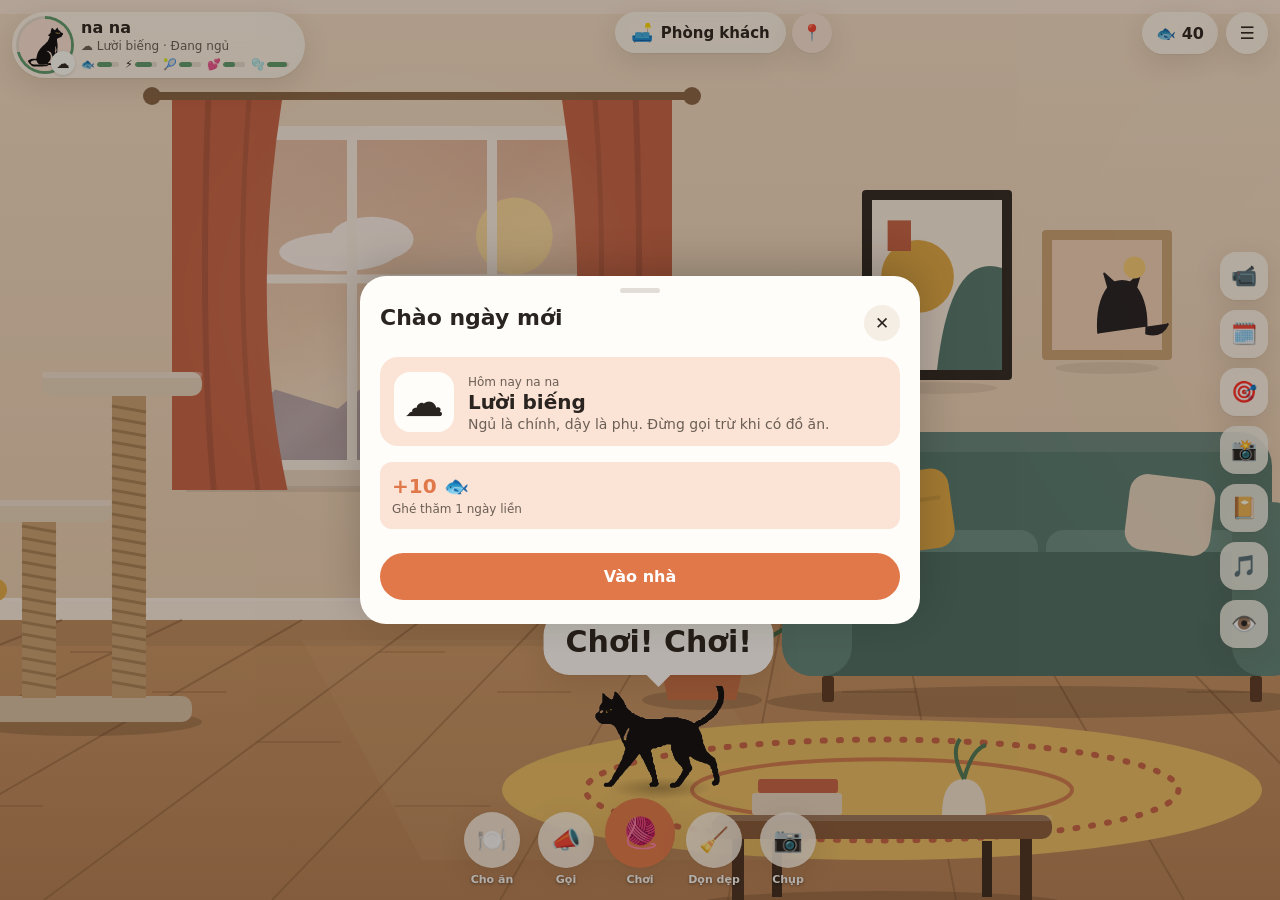
==== index.html @ 24da534c "Purrsona 0.5: nhà có mèo – PWA nuôi mèo idle - Mèo na na (vector, biến hình đường viền) + Bông (khun" ====
<!doctype html>
<html lang="vi">
<head>
<meta charset="utf-8">
<meta name="viewport" content="width=device-width,initial-scale=1,viewport-fit=cover,user-scalable=no">
<title>Purrsona · Nhà có mèo</title>
<meta name="description" content="Nuôi một bé mèo có tính cách riêng, đổi theo từng ngày, sống trong căn nhà của bạn.">
<meta name="theme-color" content="#F4E6D2">
<meta name="apple-mobile-web-app-capable" content="yes">
<meta name="apple-mobile-web-app-status-bar-style" content="black-translucent">
<link rel="manifest" href="manifest.webmanifest">
<link rel="icon" href="icons/icon.svg" type="image/svg+xml">
<link rel="apple-touch-icon" href="icons/icon-192.png">
<link rel="stylesheet" href="styles/app.css">
</head>
<body>
<main id="app"></main>
<div id="boot"><div class="boot-cat">🐈‍⬛</div><p>Đang mở cửa…</p></div>
<script type="module" src="src/main.js"></script>
</body>
</html>
---- styles/app.css ----
/* =====================================================================
   Purrsona – một bộ token cho cả app. Phong cách: khối màu đặc, ít viền, bo mềm, kính mờ ấm.
   ===================================================================== */
:root{
  --ink:#2A2420;--ink-2:#6B5F55;--ink-3:#9C8F84;
  --surface:#FFFDF9;--surface-2:#F5EEE4;--glass:rgba(255,251,245,.84);--glass-2:rgba(255,251,245,.62);
  --brand:#E0784A;--brand-ink:#fff;--brand-2:#FBE3D6;
  --ok:#5E9C6E;--warn:#E2A33B;--bad:#D25B4E;
  --plus:#557E77;--pro:#2A2420;
  --r:18px;--r-sm:12px;--r-pill:999px;
  --sp1:4px;--sp2:8px;--sp3:12px;--sp4:16px;--sp5:24px;
  --shadow:0 6px 24px rgba(60,40,20,.14),0 1px 2px rgba(60,40,20,.08);
  --font:ui-rounded,"SF Pro Rounded",system-ui,-apple-system,"Segoe UI",Roboto,"Helvetica Neue",Arial,sans-serif;
  --safe-t:env(safe-area-inset-top,0px);--safe-b:env(safe-area-inset-bottom,0px);
}
*{box-sizing:border-box}
[hidden]{display:none!important}
html,body{margin:0;height:100%;background:#1d1a17;color:var(--ink);font-family:var(--font);-webkit-font-smoothing:antialiased;-webkit-tap-highlight-color:transparent}
body{overflow:hidden;overscroll-behavior:none}
button{font:inherit;color:inherit;cursor:pointer;border:0;background:none;padding:0}
#app{position:fixed;inset:0}
#boot{position:fixed;inset:0;display:grid;place-content:center;text-align:center;background:#F4E6D2;color:var(--ink-2);z-index:100;transition:opacity .5s}
#boot.gone{opacity:0;pointer-events:none}
.boot-cat{font-size:56px;animation:bob 1.2s ease-in-out infinite}
@keyframes bob{50%{transform:translateY(-8px)}}

/* ------------------------------------------------------------- sân khấu */
.viewport{position:absolute;inset:0;overflow:hidden;touch-action:none;user-select:none;-webkit-user-select:none;background:#2a2420}
.room{position:absolute;left:0;right:0;bottom:0;will-change:transform}
.room.sliding{transition:transform .76s cubic-bezier(.65,0,.25,1),filter .76s}
.room.leave{filter:brightness(.82) blur(1px)}
.stage{position:absolute;left:0;bottom:0;transform-origin:0 100%}
.stage>.bg,.stage>.bg-img,.stage>.prop{position:absolute;inset:0;width:100%;height:100%;pointer-events:none}
.stage>.bg{z-index:0}.stage>.bg-img{object-fit:cover}
.actors{position:absolute;inset:0;z-index:auto}
.actors>*{position:absolute;left:0;top:0}
.fx{position:absolute;inset:0;pointer-events:none}
.shade{position:absolute;inset:-2px;z-index:3000;background:var(--shade,#fff);opacity:var(--shadeA,0);mix-blend-mode:multiply;pointer-events:none;transition:opacity 2s}
.glow{position:absolute;z-index:3001;border-radius:50%;background:radial-gradient(closest-side,rgba(255,214,140,.55),rgba(255,190,110,.18) 55%,transparent);mix-blend-mode:screen;opacity:var(--glowO,0);pointer-events:none}
.glow.day{background:radial-gradient(closest-side,rgba(255,240,200,.35),transparent);opacity:calc(var(--beamO,0)*.8)}
.topfx{position:absolute;inset:0;z-index:3002;pointer-events:none}
.topfx>*{position:absolute;left:0;top:0}

/* bầu trời & ánh sáng theo giờ – biến do scene.light() đặt */
.sk1{stop-color:var(--sk1,#8EC5EC)}.sk2{stop-color:var(--sk2,#DDF0FA)}
.sun{fill:#FFE29A;opacity:var(--sunO,1)}
.stars{opacity:var(--starO,0)}
.cloud{opacity:calc(.9 - var(--starO,0)*.7)}
.hills{fill:var(--city2,#7F96AE);opacity:.55}
.city-far{fill:var(--city1,#9DB3C8)}.city-near{fill:var(--city2,#7F96AE)}
.city-win{fill:#FFD98A;opacity:var(--winO,0)}
.sunbeam{fill:#FFF0C8;opacity:calc(var(--beamO,0)*.38);mix-blend-mode:soft-light}
.bulb{fill:#FFE3A0;opacity:calc(.35 + var(--glowO,0)*.65);filter:drop-shadow(0 0 calc(var(--glowO,0)*8px) #ffcf70)}
.bowl-empty .food{display:none}
.stage:not(.litter-dirty) .dirt{display:none}

/* ------------------------------------------------------------- mèo */
.cat{transform-origin:0 0;will-change:transform}
.cat-flip{position:absolute;left:0;top:0;transform-origin:0 -110px}
.cr{position:absolute}
.cr svg,.cr canvas{display:block;width:100%;height:100%;overflow:visible}
.cat-svg .b{fill:var(--fur,#0c0c0f)}.cat-svg .gd{fill:var(--gold,#C8A064)}.cat-svg .pk{fill:var(--tongue,#E8687F)}
.cat-svg .eyeb{fill:var(--eye,#E9B949);transition:fill .08s}.cat-svg .eyeg{fill:#1a1206;transition:opacity .08s}
.cat-svg.blink .eyeb,.cat-svg.slowblink .eyeb{fill:var(--fur,#0c0c0f)}.cat-svg.blink .eyeg,.cat-svg.slowblink .eyeg{opacity:0!important}
.cat-svg.slowblink .eyeb{transition:fill .32s ease-in-out}
.cat-svg{filter:drop-shadow(0 0 1px rgba(255,248,230,.35))}
[data-night="1"] .cat-svg{filter:drop-shadow(0 0 1.5px rgba(255,240,210,.55))}
.acc .gl{fill:#232731;stroke:#d5d9e0;stroke-width:1.1;stroke-linejoin:round}.acc .gh{stroke:#fff;stroke-width:1;opacity:.5}.acc .gr{stroke:#d5d9e0;stroke-width:1.2}
.acc .ht{fill:#141417;stroke:#5a5e66;stroke-width:.8;stroke-linejoin:round}.acc .hb{fill:var(--gold,#C8A064)}
.acc .bw{fill:#D9534F}.acc .bwc{fill:#a8322f}
.cat-hit{position:absolute;left:-120px;top:-235px;width:240px;height:240px;border-radius:40%;pointer-events:auto;cursor:grab;outline:none;touch-action:none}
.cat-hit:focus-visible{outline:3px solid var(--brand);outline-offset:4px}
.cat-shadow{width:100px;height:22px;margin:-11px 0 0 -50px;border-radius:50%;background:radial-gradient(closest-side,rgba(30,18,8,.9),rgba(30,18,8,.35) 60%,transparent);transform-origin:50% 50%}
.eyeglow{width:16px;height:10px;margin:-5px 0 0 -8px;border-radius:50%;background:radial-gradient(closest-side,#FFE7A0,rgba(255,200,80,.55) 45%,transparent);mix-blend-mode:screen;transform-origin:50% 50%}
.bubble{background:var(--surface);color:var(--ink);font-size:30px;font-weight:600;line-height:1.25;padding:14px 22px;border-radius:26px;box-shadow:var(--shadow);max-width:520px;white-space:nowrap;margin-top:-18px}
.bubble::after{content:"";position:absolute;left:50%;bottom:-12px;margin-left:-12px;border:12px solid transparent;border-top-color:var(--surface);border-bottom:0}
.bubble.pop{animation:pop .32s cubic-bezier(.3,1.6,.5,1)}
@keyframes pop{from{opacity:0;scale:.6}}
.fx-heart{color:#E8687F;font-size:44px;animation:heart 1.4s ease-out forwards}
.fx-heart.bad{font-size:40px}
@keyframes heart{from{opacity:0;transform:translateY(0) scale(.5)}20%{opacity:1;transform:translateY(-20px) scale(1)}to{opacity:0;transform:translateY(-120px) scale(1.1)}}
.laser{width:22px;height:22px;margin:-11px 0 0 -11px;border-radius:50%;background:radial-gradient(closest-side,#fff,#ff2a2a 40%,rgba(255,0,0,.4) 70%,transparent);opacity:0;transition:opacity .2s;filter:drop-shadow(0 0 10px #ff2020)}
.laser.on{opacity:1}
.laser.feather{width:60px;height:120px;margin:-110px 0 0 -30px;border-radius:0;background:none;filter:none}
.laser.feather::before{content:"🪶";font-size:64px;display:block;transform:rotate(200deg);animation:sway 1s ease-in-out infinite alternate}
.laser.feather::after{content:"";position:absolute;left:30px;bottom:110px;width:3px;height:900px;background:#5b4636}
@keyframes sway{to{transform:rotate(170deg)}}
.yarn{width:60px;height:60px;margin:-56px 0 0 -30px}
.yarn svg{width:100%;height:100%;overflow:visible}
.scratch{position:fixed;width:80px;height:80px;z-index:200;pointer-events:none}
.scratch svg{width:100%;height:100%}
.scratch path{fill:none;stroke:#D64545;stroke-width:5;stroke-linecap:round;stroke-dasharray:80;stroke-dashoffset:80;animation:scr .18s ease-out forwards}
.scratch path:nth-child(2){animation-delay:.05s}.scratch path:nth-child(3){animation-delay:.1s}
.scratch.out{opacity:0;transition:opacity .5s}
@keyframes scr{to{stroke-dashoffset:0}}
.viewport[data-tool=laser],.viewport[data-tool=feather],.viewport[data-tool=yarn]{cursor:crosshair}

/* ------------------------------------------------------------- HUD */
.hud{position:absolute;inset:0;pointer-events:none;z-index:10}
.hud>*{pointer-events:auto}
.top{position:absolute;left:0;right:0;top:0;padding:calc(var(--safe-t) + 12px) 12px 0;display:flex;align-items:flex-start;gap:8px;pointer-events:none}
.top>*{pointer-events:auto}
.glassy,.catcard,.roompill,.coins,.ic,.dock,.toast,.checkin,.toolhint{background:var(--glass);-webkit-backdrop-filter:blur(16px) saturate(1.4);backdrop-filter:blur(16px) saturate(1.4);box-shadow:var(--shadow)}
.catcard{display:grid;grid-template-columns:auto 1fr;grid-template-rows:auto auto;column-gap:10px;row-gap:6px;align-items:center;padding:8px 14px 10px 8px;border-radius:var(--r);text-align:left;min-width:0;max-width:300px}
.ava{grid-row:1/3;width:48px;height:48px;border-radius:14px;background:var(--brand-2);display:grid;place-items:center;overflow:hidden}
.ava svg,.ava img{width:90%;height:90%;margin-top:10%}
.ava.sm{width:30px;height:30px;border-radius:9px}
.who{display:flex;flex-direction:column;min-width:0}
.who b{font-size:1rem;line-height:1.1}
.mood{font-size:.75rem;color:var(--ink-2);white-space:nowrap;overflow:hidden;text-overflow:ellipsis}
.needs{display:flex;gap:6px}
.needs i{display:flex;align-items:center;gap:2px;font-style:normal}
.needs em{font-style:normal;font-size:.6875rem}
.needs s{display:block;width:22px;height:5px;border-radius:3px;background:rgba(60,40,20,.12);overflow:hidden}
.needs u{display:block;height:100%;width:var(--v,50%);background:var(--ok);border-radius:3px;transition:width .6s}
.needs i.low u{background:var(--bad)}
.roompill{margin:0 auto;display:flex;align-items:center;gap:8px;padding:10px 16px;border-radius:var(--r-pill);font-weight:650;font-size:.9375rem;white-space:nowrap}
.roompill .ri{font-size:1.125rem}
.roompill .where{font-weight:500;font-size:.75rem;color:var(--brand);background:var(--brand-2);padding:3px 8px;border-radius:var(--r-pill)}
.topr{display:flex;gap:8px;position:relative}
.coins{display:flex;align-items:center;gap:6px;padding:10px 14px;border-radius:var(--r-pill);font-weight:700;font-variant-numeric:tabular-nums}
.ic{width:42px;height:42px;border-radius:50%;display:grid;place-items:center;font-size:1.0625rem}
.coinfloat{position:absolute;right:56px;top:46px;font-weight:700;color:var(--brand);animation:cf 1.3s ease-out forwards;pointer-events:none}
@keyframes cf{from{opacity:0;transform:translateY(6px)}20%{opacity:1}to{opacity:0;transform:translateY(-26px)}}

.dock{position:absolute;left:50%;bottom:calc(var(--safe-b) + 14px);transform:translateX(-50%);display:flex;gap:4px;padding:6px;border-radius:24px}
.dock button{position:relative;display:flex;flex-direction:column;align-items:center;gap:2px;min-width:64px;padding:8px 10px 7px;border-radius:18px;transition:background-color .15s,transform .15s}
.dock button span{font-size:1.375rem;line-height:1}
.dock button small{font-size:.6875rem;font-weight:600;color:var(--ink-2)}
.dock button:active{transform:scale(.94)}
.dock button.on{background:var(--brand);}.dock button.on small{color:#fff}
.dock .dot{position:absolute;top:6px;right:14px;width:9px;height:9px;border-radius:50%;background:var(--bad)}
@media (hover:hover){.dock button:not(.on):hover{background:rgba(60,40,20,.06)}}
.toolhint{position:absolute;left:50%;bottom:calc(var(--safe-b) + 98px);transform:translateX(-50%);display:flex;align-items:center;gap:10px;padding:8px 8px 8px 16px;border-radius:var(--r-pill);font-size:.875rem;font-weight:600;white-space:nowrap}
.toolhint button{background:var(--ink);color:#fff;padding:7px 14px;border-radius:var(--r-pill);font-size:.8125rem}

.checkin{position:absolute;left:50%;top:calc(var(--safe-t) + 78px);transform:translate(-50%,-24px);opacity:0;display:grid;grid-template-columns:auto 1fr;grid-template-rows:auto auto;column-gap:14px;row-gap:10px;padding:14px 18px 14px 14px;border-radius:22px;min-width:260px;transition:transform .45s cubic-bezier(.3,1.4,.5,1),opacity .3s;pointer-events:none}
.checkin.show{transform:translate(-50%,0);opacity:1}
.ck-ic{grid-row:1/2;width:56px;height:56px;border-radius:16px;background:var(--brand-2);display:grid;place-items:center;font-size:30px}
.ck-tx{display:flex;flex-direction:column;justify-content:center}
.ck-tx small{font-size:.6875rem;font-weight:700;color:var(--brand);letter-spacing:.02em;text-transform:uppercase}
.ck-tx b{font-size:1.25rem;line-height:1.2}
.ck-tx span{font-size:.8125rem;color:var(--ink-2)}
.ck-map{grid-column:1/3;display:flex;gap:6px;margin:0;padding:0;list-style:none;justify-content:center}
.ck-map li{width:30px;height:30px;border-radius:10px;background:rgba(60,40,20,.06);display:grid;place-items:center;font-size:15px;opacity:.55}
.ck-map li.on{background:var(--brand);opacity:1;transform:scale(1.12)}

.toasts{position:absolute;left:50%;bottom:calc(var(--safe-b) + 100px);transform:translateX(-50%);display:flex;flex-direction:column;gap:8px;align-items:center;pointer-events:none}
.toast{display:flex;align-items:center;gap:10px;padding:10px 16px;border-radius:var(--r-pill);font-size:.875rem;font-weight:550;pointer-events:auto;animation:tin .3s ease-out;transition:opacity .35s,transform .35s;max-width:calc(100vw - 32px)}
.toast button{background:var(--brand);color:#fff;padding:5px 12px;border-radius:var(--r-pill);font-weight:650;font-size:.8125rem}
.toast.out{opacity:0;transform:translateY(8px)}
@keyframes tin{from{opacity:0;transform:translateY(10px)}}

/* ------------------------------------------------------------- bảng trượt */
.sheet-wrap{position:absolute;inset:0;z-index:20}
.scrim{position:absolute;inset:0;background:rgba(30,20,10,.32);opacity:0;transition:opacity .25s}
.sheet{position:absolute;left:50%;bottom:0;width:min(560px,100%);max-height:86vh;overflow:auto;transform:translate(-50%,100%);background:var(--surface);border-radius:26px 26px 0 0;padding:8px 20px calc(var(--safe-b) + 24px);transition:transform .3s cubic-bezier(.3,.9,.3,1);box-shadow:0 -10px 40px rgba(0,0,0,.2)}
.sheet-wrap.open .scrim{opacity:1}.sheet-wrap.open .sheet{transform:translate(-50%,0)}
@media (min-width:760px){.sheet{bottom:auto;top:50%;border-radius:26px;transform:translate(-50%,-44%) scale(.97);opacity:0;transition:transform .3s,opacity .25s}.sheet-wrap.open .sheet{transform:translate(-50%,-50%);opacity:1}}
.grab{width:40px;height:5px;border-radius:3px;background:rgba(60,40,20,.15);margin:4px auto 12px}
.sh-head{display:flex;justify-content:space-between;align-items:flex-start;gap:12px;margin-bottom:var(--sp4)}
.sh-head h2{margin:0;font-size:1.375rem}.sh-head p{margin:4px 0 0;color:var(--ink-2);font-size:.875rem}
.sh-head .ic{background:var(--surface-2);box-shadow:none;width:36px;height:36px;flex:none}
.sheet h3{font-size:.8125rem;text-transform:uppercase;letter-spacing:.04em;color:var(--ink-3);margin:var(--sp5) 0 var(--sp2);display:flex;gap:8px;align-items:center}
.muted{color:var(--ink-3);font-size:.8125rem}
.chip{display:inline-block;font-size:.625rem;font-weight:750;letter-spacing:.03em;padding:2px 7px;border-radius:var(--r-pill);color:#fff;vertical-align:middle;text-transform:none}
.chip-plus{background:var(--plus)}.chip-pro{background:var(--pro)}
.moodcard{display:flex;gap:14px;align-items:center;background:var(--brand-2);border-radius:var(--r);padding:14px}
.moodcard.sm{background:var(--surface-2)}
.mc-emo{font-size:40px;width:60px;height:60px;display:grid;place-items:center;background:var(--surface);border-radius:16px;flex:none}
.moodcard small{font-size:.75rem;color:var(--ink-2)}.moodcard b{display:block;font-size:1.25rem}.moodcard p{margin:2px 0 0;font-size:.875rem;color:var(--ink-2)}
.traits{display:grid;gap:8px}
.traits>div{display:grid;grid-template-columns:110px 1fr;align-items:center;font-size:.875rem}
.traits s{display:block;height:8px;border-radius:4px;background:var(--surface-2);overflow:hidden}
.traits u{display:block;height:100%;background:var(--brand);border-radius:4px}
.likes{display:grid;grid-template-columns:1fr 1fr;gap:8px}
.likes>div{background:var(--surface-2);border-radius:var(--r-sm);padding:10px 12px}
.likes small{display:block;font-size:.6875rem;color:var(--ink-3)}.likes b{font-size:.9375rem}
.locked{width:100%;padding:12px;border-radius:var(--r-sm);background:var(--surface-2);font-weight:600;font-size:.875rem;color:var(--ink-2)}
.skins,.toys,.roomgrid,.menu{display:grid;grid-template-columns:repeat(auto-fill,minmax(110px,1fr));gap:8px}
.skins button,.toys button,.roomgrid button,.menu button{background:var(--surface-2);border-radius:var(--r);padding:12px 10px;display:flex;flex-direction:column;align-items:center;gap:4px;text-align:center;position:relative;transition:background-color .15s}
.skins button svg{width:64px;height:64px}
.skins small,.toys small,.roomgrid small{font-size:.75rem;color:var(--ink-2)}
.toys span,.roomgrid span,.menu span{font-size:30px}
.on{}
.skins button.on,.roomgrid button.on{background:var(--brand-2);box-shadow:inset 0 0 0 2px var(--brand)}
.lockd{opacity:.6}
.roomgrid .here{position:absolute;top:8px;right:8px;font-style:normal;font-size:.625rem;font-weight:700;background:var(--brand);color:#fff;padding:2px 6px;border-radius:var(--r-pill)}
.menu button{flex-direction:row;justify-content:flex-start;gap:10px;padding:14px;font-weight:600}
.menu span{font-size:22px}
.shop{display:grid;gap:8px}
.shop .item{display:grid;grid-template-columns:auto 1fr auto;align-items:center;gap:12px;background:var(--surface-2);border-radius:var(--r-sm);padding:10px 12px}
.ii{font-size:26px;width:42px;height:42px;display:grid;place-items:center;background:var(--surface);border-radius:12px}
.shop b{font-size:.9375rem;margin-right:6px}
.shop em{font-style:normal;font-size:.8125rem;color:var(--ok);font-weight:650}
.shop button,.primary{background:var(--brand);color:#fff;font-weight:700;padding:8px 14px;border-radius:var(--r-pill);font-size:.875rem}
.shop button:disabled{background:rgba(60,40,20,.12);color:var(--ink-3);cursor:not-allowed}
.ghost{background:var(--surface);color:var(--ink);font-weight:650;padding:8px 14px;border-radius:var(--r-pill)}
.shop .ghost{background:var(--ink);color:#fff}
.primary{display:block;width:100%;padding:14px;font-size:1rem;margin-top:var(--sp5)}
.plans{display:grid;grid-template-columns:repeat(3,1fr);gap:8px}
.plans button{background:var(--surface-2);border-radius:var(--r);padding:14px 10px;display:flex;flex-direction:column;gap:4px;text-align:left}
.plans b{font-size:1.0625rem}.plans span{font-weight:700;color:var(--brand);font-size:.875rem}.plans small{font-size:.75rem;color:var(--ink-2)}
.plans em{font-style:normal;font-size:.6875rem;font-weight:700;color:#fff;background:var(--ok);padding:2px 8px;border-radius:var(--r-pill);align-self:flex-start;margin-top:4px}
.plans button.on{background:var(--brand-2);box-shadow:inset 0 0 0 2px var(--brand)}
.cmp{width:100%;border-collapse:collapse;margin-top:var(--sp4);font-size:.8125rem}
.cmp th{font-size:.75rem;color:var(--ink-3);text-align:center;padding:6px}
.cmp td{padding:9px 6px;text-align:center}.cmp td:first-child{text-align:left}
.cmp tr:nth-child(odd) td{background:var(--surface-2)}
.cmp tr td:first-child{border-radius:8px 0 0 8px}.cmp tr td:last-child{border-radius:0 8px 8px 0}
.journal ol,.awaylist{list-style:none;margin:0;padding:0;display:grid;gap:2px}
.journal li,.awaylist li{display:grid;grid-template-columns:48px 1fr;gap:8px;padding:8px 10px;border-radius:10px;font-size:.875rem}
.journal li:nth-child(odd),.awaylist li:nth-child(odd){background:var(--surface-2)}
.journal time,.awaylist time{color:var(--ink-3);font-variant-numeric:tabular-nums}
.awaylist{margin-top:var(--sp4)}
.gain{display:flex;gap:8px;margin-top:var(--sp4)}
.gain>div{flex:1;background:var(--brand-2);border-radius:var(--r-sm);padding:12px}
.gain b{display:block;font-size:1.25rem;color:var(--brand)}.gain small{color:var(--ink-2);font-size:.75rem}
.settings{display:grid;gap:6px}
.row{display:flex;justify-content:space-between;align-items:center;gap:12px;background:var(--surface-2);border-radius:var(--r-sm);padding:12px 14px;font-size:.9375rem;color:var(--ink);text-decoration:none}
.row.col{flex-direction:column;align-items:stretch}.row small{color:var(--ink-3);margin-left:6px}
.row.two{background:none;padding:6px 0}.row.two button{flex:1}
.row input[type=checkbox]{width:44px;height:26px;appearance:none;background:rgba(60,40,20,.18);border-radius:13px;position:relative;cursor:pointer;transition:background .2s;flex:none}
.row input[type=checkbox]::after{content:"";position:absolute;left:3px;top:3px;width:20px;height:20px;border-radius:50%;background:#fff;transition:transform .2s;box-shadow:0 1px 2px rgba(0,0,0,.2)}
.row input[type=checkbox]:checked{background:var(--brand)}.row input[type=checkbox]:checked::after{transform:translateX(18px)}
.row input[type=range]{width:100%;accent-color:var(--brand)}
.danger{color:var(--bad)}
:focus-visible{outline:3px solid var(--brand);outline-offset:2px}

@media (max-width:520px){
  .catcard{padding:6px 10px 8px 6px;max-width:calc(100vw - 150px);overflow:hidden}.ava{width:40px;height:40px}.needs s{width:10px}.needs{gap:3px}.needs em{font-size:.625rem}
  .roompill{position:absolute;left:50%;top:calc(var(--safe-t) + 80px);transform:translateX(-50%);padding:8px 14px;font-size:.875rem}
  .checkin{top:calc(var(--safe-t) + 128px)}
  .dock button{min-width:0;padding:8px 8px 7px}
  .plans{grid-template-columns:1fr}
}
.reduced *{animation-duration:.01ms!important;transition-duration:.01ms!important}
@media (prefers-reduced-motion:reduce){.room.sliding{transition-duration:.01ms}}

/* thời tiết & sự kiện */
.viewport[data-weather=storm]::after{content:"";position:absolute;inset:0;z-index:5;pointer-events:none;background:repeating-linear-gradient(104deg,rgba(220,230,245,.0) 0 14px,rgba(220,230,245,.16) 14px 15px,rgba(220,230,245,0) 15px 38px);background-size:200px 200px;animation:rain .35s linear infinite;opacity:.8}
@keyframes rain{to{background-position:-60px 200px}}
.flash{position:absolute;inset:0;z-index:6;background:#fff;pointer-events:none;animation:flash .9s ease-out forwards}
@keyframes flash{0%{opacity:0}6%{opacity:.85}14%{opacity:.1}22%{opacity:.6}100%{opacity:0}}
.critter{will-change:transform;transition:opacity .4s}
.critter svg{display:block;overflow:visible}
.critter.flap svg{animation:flap .14s ease-in-out infinite alternate;transform-origin:50% 60%}
@keyframes flap{to{transform:scaleX(.35)}}
.critter.gone{opacity:0}

/* trí nhớ, kỹ năng, thói tật */
.traits u.bad{background:var(--bad)}
.skills{display:grid;gap:8px}
.skill{display:grid;grid-template-columns:auto 1fr;gap:12px;align-items:center;background:var(--surface-2);border-radius:var(--r-sm);padding:10px 12px}
.skill .se{font-size:24px;width:40px;height:40px;display:grid;place-items:center;background:var(--surface);border-radius:12px}
.skill b{font-size:.9375rem;display:flex;justify-content:space-between}.skill b em{font-style:normal;font-size:.75rem;color:var(--brand);font-weight:750}
.skill s{display:block;height:6px;border-radius:3px;background:var(--surface);overflow:hidden;margin:6px 0 4px}.skill u{display:block;height:100%;background:var(--brand);border-radius:3px}
.skill small{font-size:.75rem;color:var(--ink-2)}
.quirks{display:grid;gap:8px}
.quirks>div{display:grid;grid-template-columns:auto 1fr;gap:12px;align-items:center;background:var(--surface-2);border-radius:var(--r-sm);padding:10px 12px}
.quirks span{font-size:24px}.quirks b{font-size:.9375rem;display:block}.quirks small{font-size:.75rem;color:var(--ink-2)}
.notes{list-style:none;margin:0;padding:0;display:grid;gap:6px}
.notes li{background:var(--brand-2);border-radius:var(--r-sm);padding:10px 12px;font-size:.875rem}
/* mèo ngồi chễm chệ lên thanh nút */
.docksit{position:absolute;left:50%;bottom:calc(var(--safe-b) + 44px);width:150px;height:150px;transform:translateX(-50%);z-index:12;filter:drop-shadow(0 6px 10px rgba(0,0,0,.25));cursor:pointer}
.docksit svg{width:100%;height:100%}
.docksit.pop{animation:dockpop .5s cubic-bezier(.3,1.5,.5,1)}
@keyframes dockpop{from{transform:translate(-50%,-160px) scale(.8);opacity:0}}
.dock.blocked button{opacity:.45;pointer-events:none}
.row input:disabled{opacity:.4;cursor:not-allowed}

/* hù doạ */
.scare{position:absolute;inset:0;z-index:30;pointer-events:none}
.blackout{position:absolute;inset:0;background:#05060a;opacity:0;animation:bo .5s ease-out forwards}
@keyframes bo{0%{opacity:0}20%{opacity:.9}30%{opacity:.4}45%{opacity:.95}100%{opacity:.96}}
.eyes2{position:absolute;display:flex;gap:26px;transform:translate(-50%,-50%);transition:transform .38s cubic-bezier(.7,0,.9,.4),opacity .5s}
.eyes2 i{display:block;width:22px;height:13px;border-radius:50%;background:radial-gradient(closest-side,#fff,#E8F0FF 50%,rgba(200,220,255,.0));box-shadow:0 0 18px 6px rgba(220,235,255,.55);transition:height .12s}
.eyes2.blink i{height:2px}
.eyes2.rush{transform:translate(-50%,-50%) scale(14);opacity:.95}
.eyes2.instage{position:absolute;z-index:3003;gap:30px}
.eyes2.instage i{width:26px;height:15px}
.eyes2.gone{opacity:0}
.peek{position:absolute;left:50%;bottom:0;width:min(130vw,1100px);transform:translate(-50%,105%);transition:transform .55s cubic-bezier(.2,.9,.3,1)}
.peek svg{width:100%;height:auto;display:block;margin-bottom:-38%}
.peek.up{transform:translate(-50%,24%)}
.peek.down{transform:translate(-50%,105%);transition:transform .6s cubic-bezier(.6,0,.9,.5)}
.wallshadow{position:absolute;left:0;top:0;width:400px;height:272px;z-index:2;opacity:0;filter:blur(5px) brightness(0);transition:opacity 1.2s;transform-origin:0 0}
.wallshadow.on{opacity:.52}
.wallshadow svg{width:100%;height:100%;overflow:visible}
.eyeglow.white{background:radial-gradient(closest-side,#fff,rgba(225,238,255,.8) 45%,transparent);box-shadow:0 0 10px 3px rgba(220,235,255,.4)}
.shake{animation:shake .45s}
@keyframes shake{20%{transform:translate(-6px,3px)}40%{transform:translate(5px,-4px)}60%{transform:translate(-4px,2px)}80%{transform:translate(3px,-1px)}}

/* =====================================================================
   HUD kiểu game hiện đại, nhịp chill (bản 0.3) – ghi đè phần HUD cũ
   ===================================================================== */
:root{--glass:rgba(255,250,243,.78);--shadow:0 8px 28px rgba(60,40,20,.13),0 1px 2px rgba(60,40,20,.06)}
html[data-ui=s] .hud{zoom:.84}html[data-ui=l] .hud{zoom:1.16}
.hud{transition:opacity .5s}
.hud.hidden{opacity:0;pointer-events:none}.hud.hidden>*{pointer-events:none}
.uneye{position:absolute;right:calc(14px + env(safe-area-inset-right,0px));bottom:calc(var(--safe-b) + 14px);z-index:25;width:44px;height:44px;border-radius:50%;background:rgba(255,250,243,.5);backdrop-filter:blur(10px);-webkit-backdrop-filter:blur(10px);font-size:18px;opacity:.55;transition:opacity .2s}
.uneye:hover{opacity:1}
.catcard{grid-template-columns:auto 1fr;grid-template-rows:auto;padding:7px 16px 7px 7px;border-radius:999px;gap:10px;align-items:center;max-width:320px}
.ava{grid-row:auto;position:relative;width:52px;height:52px;border-radius:50%;background:var(--brand-2);overflow:visible;flex:none}
.ava .ring{position:absolute;inset:-3px;border-radius:50%;background:conic-gradient(var(--ok) var(--p,70%),rgba(60,40,20,.12) 0);z-index:-1;transition:background .6s}
.ava .ring.low{background:conic-gradient(var(--bad) var(--p,30%),rgba(60,40,20,.12) 0)}
.ava svg{border-radius:50%;background:var(--brand-2);width:100%;height:100%;margin:0;padding:4px 4px 0}
.ava .moodemo{position:absolute;right:-4px;bottom:-4px;width:24px;height:24px;border-radius:50%;background:var(--surface);display:grid;place-items:center;font-size:13px;font-style:normal;box-shadow:0 1px 3px rgba(0,0,0,.15)}
.who{gap:2px}
.who .needs{margin-top:3px}
.roomwrap{margin:0 auto;display:flex;align-items:center;gap:6px}
.roompill{margin:0}
.pin{width:40px;height:40px;border-radius:50%;background:var(--glass);-webkit-backdrop-filter:blur(16px);backdrop-filter:blur(16px);box-shadow:var(--shadow);font-size:16px;opacity:.55;transition:opacity .2s,background-color .2s}
.pin.on{opacity:1;background:var(--brand-2)}
.rail{position:absolute;right:calc(12px + env(safe-area-inset-right,0px));top:50%;transform:translateY(-50%);display:flex;flex-direction:column;gap:10px}
.rail button{position:relative;width:48px;height:48px;border-radius:16px;background:var(--glass);-webkit-backdrop-filter:blur(16px);backdrop-filter:blur(16px);box-shadow:var(--shadow);font-size:21px;display:grid;place-items:center;transition:transform .2s cubic-bezier(.3,1.5,.5,1),background-color .2s}
.rail button:active{transform:scale(.92)}
.rail button.on{background:var(--brand-2)}
.rail .badge{position:absolute;top:-4px;right:-4px;min-width:20px;height:20px;padding:0 5px;border-radius:10px;background:var(--brand);color:#fff;font-style:normal;font-size:.6875rem;font-weight:800;display:grid;place-items:center}
@media (hover:hover){.rail button:hover{transform:translateX(-3px)}}
.dock{background:none;box-shadow:none;-webkit-backdrop-filter:none;backdrop-filter:none;gap:10px;padding:0;align-items:flex-end}
.dock button{min-width:0;width:64px;padding:0;gap:5px;border-radius:0;background:none}
.dock button span{width:56px;height:56px;border-radius:50%;display:grid;place-items:center;font-size:1.5rem;background:var(--glass);-webkit-backdrop-filter:blur(16px);backdrop-filter:blur(16px);box-shadow:var(--shadow);transition:transform .25s cubic-bezier(.3,1.5,.5,1),background-color .2s}
.dock button small{font-size:.6875rem;font-weight:700;color:#fff;text-shadow:0 1px 3px rgba(0,0,0,.45)}
.dock button.main span{width:70px;height:70px;font-size:1.875rem;background:var(--brand)}
.dock button:active span{transform:scale(.9)}
.dock button.on{background:none}.dock button.on span{background:var(--ink)}
@media (hover:hover){.dock button:not(.on):hover{background:none}.dock button:hover span{transform:translateY(-3px)}}
.dock .dot{top:2px;right:6px;width:11px;height:11px;border:2px solid #fff}
.toolhint{bottom:calc(var(--safe-b) + 116px)}
.toasts{bottom:calc(var(--safe-b) + 124px)}
.docksit{bottom:calc(var(--safe-b) + 40px)}
@media (max-width:520px){
  .catcard{max-width:calc(100vw - 150px);padding:5px 12px 5px 5px}.ava{width:44px;height:44px}
  .roomwrap{position:absolute;left:50%;top:calc(var(--safe-t) + 76px);transform:translateX(-50%)}
  .rail{top:auto;bottom:calc(var(--safe-b) + 120px);transform:none;gap:8px}.rail button{width:42px;height:42px;font-size:18px;border-radius:14px}
  .dock{gap:4px}.dock button{width:58px}.dock button span{width:50px;height:50px;font-size:1.3rem}.dock button.main span{width:62px;height:62px}
}
/* phân đoạn (Nhỏ / Vừa / Lớn …) */
.seg{display:inline-flex;background:var(--surface);border-radius:999px;padding:3px;gap:2px}
.seg button{padding:6px 12px;border-radius:999px;font-size:.8125rem;font-weight:650;color:var(--ink-2)}
.seg button.on{background:var(--brand);color:#fff}
/* nhiệm vụ */
.quests{display:grid;gap:8px}
.quest{display:grid;grid-template-columns:1fr auto;gap:12px;align-items:center;background:var(--surface-2);border-radius:var(--r-sm);padding:12px 14px}
.quest b{font-size:.9375rem;display:block}.quest s{display:block;height:6px;border-radius:3px;background:var(--surface);overflow:hidden;margin:7px 0 4px}.quest u{display:block;height:100%;background:var(--brand);border-radius:3px}
.quest small{font-size:.75rem;color:var(--ink-3)}
.quest button{background:var(--brand);color:#fff;font-weight:750;padding:8px 14px;border-radius:999px;font-size:.875rem;animation:pulse 1.6s ease-in-out infinite}
@keyframes pulse{50%{transform:scale(1.06)}}
.quest .rw{font-size:.8125rem;color:var(--ink-3);font-weight:650}.quest em{font-style:normal;font-size:.8125rem;color:var(--ok);font-weight:700}
.quest.done{opacity:.6}
/* sổ khoảnh khắc */
.tabs{display:flex;gap:6px;margin-bottom:14px}
.tabs button{flex:1;padding:9px;border-radius:999px;background:var(--surface-2);font-weight:650;font-size:.875rem;color:var(--ink-2)}
.tabs button.on{background:var(--ink);color:#fff}
.polas{display:grid;grid-template-columns:repeat(auto-fill,minmax(120px,1fr));gap:12px}
.pola{background:#fff;padding:8px 8px 10px;border-radius:6px;box-shadow:0 3px 10px rgba(60,40,20,.14);transform:rotate(var(--r,-1.2deg))}
.pola:nth-child(even){--r:1.4deg}.pola:nth-child(3n){--r:-.4deg}
.pola .ph{aspect-ratio:1;border-radius:3px;background:var(--bg,#F4E6D2);display:grid;place-items:end center;overflow:hidden;position:relative}
.pola .ph svg,.pola .ph img{width:92%;height:92%}
.pola.night .ph::after{content:"";position:absolute;inset:0;background:#1B2347;mix-blend-mode:multiply;opacity:.55}
.pola small{display:block;margin-top:7px;font-size:.75rem;font-weight:650;color:var(--ink);text-align:center;line-height:1.3}
.pola small i{font-style:normal;color:var(--warn)}
.pola.locked .ph{background:repeating-linear-gradient(45deg,#f1ebe2 0 10px,#ece4d8 10px 20px);place-items:center;font-size:34px;font-weight:800;color:#cbbfae}
.pola.locked small{color:var(--ink-3)}
.photopop{position:absolute;left:50%;top:50%;width:200px;transform:translate(-50%,-50%) rotate(-3deg);animation:pp .5s cubic-bezier(.3,1.5,.5,1);transition:transform .5s,opacity .5s;pointer-events:none;z-index:15}
.photopop .pola{transform:none}
.photopop.out{opacity:0;transform:translate(120%,-120%) rotate(12deg) scale(.4)}
@keyframes pp{from{transform:translate(-50%,-50%) scale(1.6);opacity:0}}
@media (max-width:520px){.roomwrap .roompill{position:static;transform:none;top:auto;left:auto}}

/* =====================================================================
   CHẾ ĐỘ CAMERA (bản 0.4) – xem mèo từ xa như camera an ninh / pet cam
   ===================================================================== */
.camui,.camdock{display:none}
#app[data-mode=cam] .camui{display:block}
#app[data-mode=cam] .camdock{display:flex}
#app[data-mode=cam] .dock{display:none}
.camui{position:absolute;inset:0;pointer-events:none}
.camui::before{content:"";position:absolute;inset:0;background:radial-gradient(ellipse at center,transparent 55%,rgba(0,0,0,.42) 100%),repeating-linear-gradient(0deg,rgba(255,255,255,.035) 0 1px,transparent 1px 3px);mix-blend-mode:normal}
.camui::after{content:"";position:absolute;inset:-50%;background-image:url("data:image/svg+xml,%3Csvg xmlns='http://www.w3.org/2000/svg' width='160' height='160'%3E%3Cfilter id='n'%3E%3CfeTurbulence type='fractalNoise' baseFrequency='.9' numOctaves='2'/%3E%3C/filter%3E%3Crect width='160' height='160' filter='url(%23n)' opacity='.5'/%3E%3C/svg%3E");opacity:.07;animation:grain .5s steps(4) infinite}
@keyframes grain{25%{transform:translate(-3%,2%)}50%{transform:translate(2%,-3%)}75%{transform:translate(-2%,-1%)}}
.cam-tag{position:absolute;left:50%;top:calc(var(--safe-t) + 70px);transform:translateX(-50%);display:flex;gap:10px;align-items:center;font:600 .75rem/1 ui-monospace,SFMono-Regular,Menlo,monospace;color:#fff;text-shadow:0 1px 2px rgba(0,0,0,.7);background:rgba(0,0,0,.28);padding:6px 12px;border-radius:999px;white-space:nowrap;letter-spacing:.04em}
.cam-tag .rec{color:#ff5a4f;animation:recb 1.2s steps(2) infinite}
@keyframes recb{50%{opacity:.25}}
.cam-ir{display:none;font-style:normal;color:#b9ffcf}
#app[data-ir="1"] .cam-ir{display:inline}
#app[data-mode=cam][data-ir="1"] .viewport{filter:grayscale(1) brightness(1.65) contrast(1.12)}
#app[data-mode=cam] .roomwrap .pin{display:none}
.viewport.glitch::after{content:"";position:absolute;inset:0;z-index:40;background:repeating-linear-gradient(0deg,rgba(255,255,255,.25) 0 2px,rgba(0,0,0,.35) 2px 5px);animation:glitch .42s steps(6) forwards;pointer-events:none}
@keyframes glitch{0%{opacity:1;transform:translateX(-8px)}30%{transform:translateX(6px)}60%{opacity:.7;transform:translateX(-3px)}100%{opacity:0;transform:none}}
.camdock{position:absolute;left:50%;bottom:calc(var(--safe-b) + 14px);transform:translateX(-50%);gap:8px;align-items:flex-end}
.camdock button{display:flex;flex-direction:column;align-items:center;gap:5px;width:62px}
.camdock button span{width:52px;height:52px;border-radius:16px;display:grid;place-items:center;font-size:1.35rem;background:rgba(20,22,28,.62);color:#fff;-webkit-backdrop-filter:blur(12px);backdrop-filter:blur(12px);box-shadow:0 6px 18px rgba(0,0,0,.25);transition:transform .2s}
.camdock button.main span{width:64px;height:64px;border-radius:50%;background:rgba(214,64,58,.85)}
.camdock button small{font-size:.6875rem;font-weight:700;color:#fff;text-shadow:0 1px 3px rgba(0,0,0,.6)}
.camdock button small b{font-weight:800}
.camdock button:active span{transform:scale(.9)}
@media (max-width:520px){.camdock{gap:2px}.camdock button{width:56px}.camdock button span{width:46px;height:46px}.camdock button.main span{width:56px;height:56px}.cam-tag{top:calc(var(--safe-t) + 122px)}}
.treat{font-size:34px;margin:-30px 0 0 -17px}
/* lịch */
.days{display:flex;gap:6px;flex-wrap:wrap}
.days button{width:42px;height:36px;border-radius:12px;background:var(--surface-2);font-weight:700;font-size:.8125rem;color:var(--ink-2)}
.days button.on{background:var(--brand);color:#fff}
.tgrid{display:grid;grid-template-columns:1fr 1fr;gap:8px;margin-top:8px}
.trow{display:flex;justify-content:space-between;align-items:center;gap:8px;background:var(--surface-2);border-radius:var(--r-sm);padding:10px 12px;font-size:.875rem}
.trow input{font:inherit;font-weight:700;border:0;background:var(--surface);border-radius:8px;padding:6px 8px;color:var(--ink)}
.ghost.wide{display:block;width:100%;margin-top:10px;background:var(--brand-2);color:var(--ink)}
.plan{list-style:none;margin:0;padding:0;display:grid;gap:2px}
.plan li{display:grid;grid-template-columns:96px 1fr auto;gap:8px;padding:8px 10px;border-radius:10px;font-size:.8125rem}
.plan li:nth-child(odd){background:var(--surface-2)}
.plan time{color:var(--ink-3);font-variant-numeric:tabular-nums}
.plan li.now{background:var(--brand-2);font-weight:700}.plan em{font-style:normal;font-size:.6875rem;color:#fff;background:var(--brand);padding:2px 8px;border-radius:999px}
/* lưới camera & bản ghi */
.camgrid{display:grid;grid-template-columns:repeat(auto-fill,minmax(160px,1fr));gap:10px}
.camgrid button{display:flex;flex-direction:column;gap:6px;text-align:left}
.camgrid .thumb{position:relative;aspect-ratio:16/10;border-radius:12px;overflow:hidden;background:#222;filter:saturate(.85)}
.camgrid .thumb svg{width:100%;height:100%;display:block}
.camgrid .tcat{position:absolute;bottom:4%;width:30%;transform:translateX(-50%)}
.camgrid .tcat svg{width:100%;height:auto}
.camgrid small{font-size:.75rem;color:var(--ink-2)}.camgrid small em{font-style:normal;color:var(--bad);font-weight:700}
.camgrid button.on .thumb{box-shadow:0 0 0 3px var(--brand)}
.recs{list-style:none;margin:0;padding:0;display:grid;gap:2px}
.recs li{display:grid;grid-template-columns:48px 1fr auto;gap:8px;align-items:center;padding:8px 10px;border-radius:10px;font-size:.875rem}
.recs li:nth-child(odd){background:var(--surface-2)}
.recs time{color:var(--ink-3);font-variant-numeric:tabular-nums}
.recs button{font-size:.75rem;font-weight:700;background:var(--surface);padding:5px 10px;border-radius:999px}

@media (max-width:520px){.cam-tag{font-size:.625rem;gap:6px;padding:5px 10px;max-width:calc(100vw - 24px)}}
/* kết nối lịch */
.calbox{background:var(--surface-2);border-radius:var(--r);padding:14px;display:grid;gap:10px;margin-bottom:6px}
.calbox.on{background:#E8F1EA}
.cb-h b{display:block;font-size:1rem}.cb-h small{font-size:.8125rem;color:var(--ink-2)}
.calbtn{display:flex;align-items:center;gap:10px;justify-content:center;padding:12px;border-radius:999px;background:var(--surface);font-weight:700;font-size:.9375rem;cursor:pointer}
.calbtn span{width:24px;height:24px;border-radius:50%;display:grid;place-items:center;background:#fff;box-shadow:0 0 0 1px rgba(0,0,0,.08);font-weight:800;color:#4285F4}
.calbtn em{font-style:normal;font-size:.6875rem;color:var(--ink-3);font-weight:600}
.calurl{display:flex;gap:6px}
.calurl input{flex:1;min-width:0;font:inherit;font-size:.875rem;border:0;border-radius:999px;padding:11px 14px;background:var(--surface)}
.calurl button{background:var(--ink);color:#fff;font-weight:700;padding:0 16px;border-radius:999px;font-size:.875rem}
.cal-ev{list-style:none;margin:0;padding:0;display:grid;gap:2px;max-height:260px;overflow:auto}
.cal-ev li{display:grid;grid-template-columns:96px 1fr auto;gap:8px;align-items:center;padding:7px 8px;border-radius:10px;font-size:.8125rem;background:rgba(255,255,255,.6)}
.cal-ev time{color:var(--ink-3);font-size:.75rem}
.cal-ev span{overflow:hidden;text-overflow:ellipsis;white-space:nowrap}
.cal-ev button{font-size:.6875rem;font-weight:700;padding:4px 8px;border-radius:999px;background:var(--surface);white-space:nowrap}
.cal-ev .k-away{background:#FBE3D6}.cal-ev .k-busy{background:#DCE3EC}.cal-ev .k-trip{background:#FFF0C2}.cal-ev .k-off{background:#E8F1EA}.cal-ev .k-ignore{opacity:.55}
.plan .calt{font-style:normal;font-size:.75rem;color:var(--ink-2);display:block}
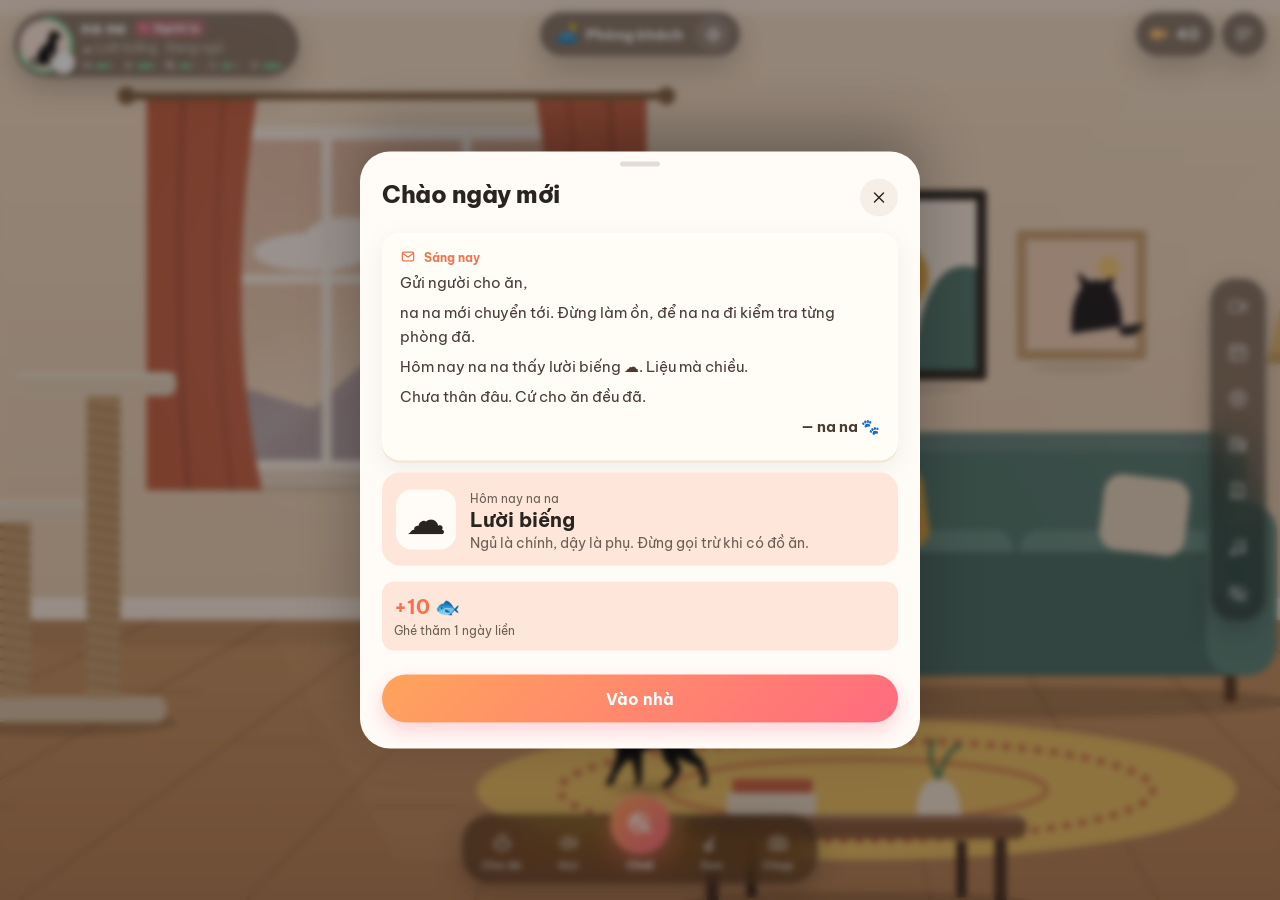
==== commit d69abf3c: "Purrsona 0.6: giao diện kính tối, icon nét, mèo quấn người - HUD mới: viên trạng thái, đảo thông báo" ====
--- a/index.html
+++ b/index.html
@@ -5,7 +5,8 @@
 <meta name="viewport" content="width=device-width,initial-scale=1,viewport-fit=cover,user-scalable=no">
 <title>Purrsona · Nhà có mèo</title>
 <meta name="description" content="Nuôi một bé mèo có tính cách riêng, đổi theo từng ngày, sống trong căn nhà của bạn.">
-<meta name="theme-color" content="#F4E6D2">
+<meta name="theme-color" content="#1C1517">
+<link rel="preload" href="assets/fonts/bvp-vietnamese-700.woff2" as="font" type="font/woff2" crossorigin>
 <meta name="apple-mobile-web-app-capable" content="yes">
 <meta name="apple-mobile-web-app-status-bar-style" content="black-translucent">
 <link rel="manifest" href="manifest.webmanifest">
@@ -15,7 +16,13 @@
 </head>
 <body>
 <main id="app"></main>
-<div id="boot"><div class="boot-cat">🐈‍⬛</div><p>Đang mở cửa…</p></div>
+<div id="boot"><div>
+  <svg class="boot-logo" viewBox="0 0 120 120" aria-hidden="true"><defs><linearGradient id="bg1" x1="0" y1="0" x2="1" y2="1"><stop offset="0" stop-color="#FFA45C"/><stop offset="1" stop-color="#FF6B7F"/></linearGradient></defs>
+    <circle cx="60" cy="60" r="56" fill="url(#bg1)"/>
+    <path d="M30 92c0-20 9-33 22-38l-5-22 14 12h6l14-12-5 22c13 5 22 18 22 38Z" fill="#17121a"/>
+    <path class="tail" d="M92 92c10-4 14-14 8-22" fill="none" stroke="#17121a" stroke-width="7" stroke-linecap="round"/>
+    <g class="eyes" fill="#F3C255"><ellipse cx="52" cy="66" rx="4.2" ry="5.2"/><ellipse cx="70" cy="66" rx="4.2" ry="5.2"/></g></svg>
+  <h1>Purrsona</h1><p>Đang mở cửa nhà…</p><div class="boot-bar"><i></i></div></div></div>
 <script type="module" src="src/main.js"></script>
 </body>
 </html>
--- a/styles/app.css
+++ b/styles/app.css
@@ -1,3 +1,14 @@
+/* Phông Be Vietnam Pro – tự lưu trong app (chạy offline, không gọi Google Fonts) */
+@font-face{font-family:"Be Vietnam Pro";font-style:normal;font-weight:400;font-display:swap;src:url(../assets/fonts/bvp-vietnamese-400.woff2) format("woff2");unicode-range:U+0102-0103,U+0110-0111,U+0128-0129,U+0168-0169,U+01A0-01A1,U+01AF-01B0,U+0300-0301,U+0303-0304,U+0308-0309,U+0323,U+0329,U+1EA0-1EF9,U+20AB}
+@font-face{font-family:"Be Vietnam Pro";font-style:normal;font-weight:400;font-display:swap;src:url(../assets/fonts/bvp-latin-400.woff2) format("woff2");unicode-range:U+0000-00FF,U+0131,U+0152-0153,U+02BB-02BC,U+02C6,U+02DA,U+02DC,U+0304,U+0308,U+0329,U+2000-206F,U+20AC,U+2122,U+2191,U+2193,U+2212,U+2215,U+FEFF,U+FFFD}
+@font-face{font-family:"Be Vietnam Pro";font-style:normal;font-weight:500;font-display:swap;src:url(../assets/fonts/bvp-vietnamese-500.woff2) format("woff2");unicode-range:U+0102-0103,U+0110-0111,U+0128-0129,U+0168-0169,U+01A0-01A1,U+01AF-01B0,U+0300-0301,U+0303-0304,U+0308-0309,U+0323,U+0329,U+1EA0-1EF9,U+20AB}
+@font-face{font-family:"Be Vietnam Pro";font-style:normal;font-weight:500;font-display:swap;src:url(../assets/fonts/bvp-latin-500.woff2) format("woff2");unicode-range:U+0000-00FF,U+0131,U+0152-0153,U+02BB-02BC,U+02C6,U+02DA,U+02DC,U+0304,U+0308,U+0329,U+2000-206F,U+20AC,U+2122,U+2191,U+2193,U+2212,U+2215,U+FEFF,U+FFFD}
+@font-face{font-family:"Be Vietnam Pro";font-style:normal;font-weight:600;font-display:swap;src:url(../assets/fonts/bvp-vietnamese-600.woff2) format("woff2");unicode-range:U+0102-0103,U+0110-0111,U+0128-0129,U+0168-0169,U+01A0-01A1,U+01AF-01B0,U+0300-0301,U+0303-0304,U+0308-0309,U+0323,U+0329,U+1EA0-1EF9,U+20AB}
+@font-face{font-family:"Be Vietnam Pro";font-style:normal;font-weight:600;font-display:swap;src:url(../assets/fonts/bvp-latin-600.woff2) format("woff2");unicode-range:U+0000-00FF,U+0131,U+0152-0153,U+02BB-02BC,U+02C6,U+02DA,U+02DC,U+0304,U+0308,U+0329,U+2000-206F,U+20AC,U+2122,U+2191,U+2193,U+2212,U+2215,U+FEFF,U+FFFD}
+@font-face{font-family:"Be Vietnam Pro";font-style:normal;font-weight:700;font-display:swap;src:url(../assets/fonts/bvp-vietnamese-700.woff2) format("woff2");unicode-range:U+0102-0103,U+0110-0111,U+0128-0129,U+0168-0169,U+01A0-01A1,U+01AF-01B0,U+0300-0301,U+0303-0304,U+0308-0309,U+0323,U+0329,U+1EA0-1EF9,U+20AB}
+@font-face{font-family:"Be Vietnam Pro";font-style:normal;font-weight:700;font-display:swap;src:url(../assets/fonts/bvp-latin-700.woff2) format("woff2");unicode-range:U+0000-00FF,U+0131,U+0152-0153,U+02BB-02BC,U+02C6,U+02DA,U+02DC,U+0304,U+0308,U+0329,U+2000-206F,U+20AC,U+2122,U+2191,U+2193,U+2212,U+2215,U+FEFF,U+FFFD}
+@font-face{font-family:"Be Vietnam Pro";font-style:normal;font-weight:800;font-display:swap;src:url(../assets/fonts/bvp-vietnamese-800.woff2) format("woff2");unicode-range:U+0102-0103,U+0110-0111,U+0128-0129,U+0168-0169,U+01A0-01A1,U+01AF-01B0,U+0300-0301,U+0303-0304,U+0308-0309,U+0323,U+0329,U+1EA0-1EF9,U+20AB}
+@font-face{font-family:"Be Vietnam Pro";font-style:normal;font-weight:800;font-display:swap;src:url(../assets/fonts/bvp-latin-800.woff2) format("woff2");unicode-range:U+0000-00FF,U+0131,U+0152-0153,U+02BB-02BC,U+02C6,U+02DA,U+02DC,U+0304,U+0308,U+0329,U+2000-206F,U+20AC,U+2122,U+2191,U+2193,U+2212,U+2215,U+FEFF,U+FFFD}
 /* =====================================================================
    Purrsona – một bộ token cho cả app. Phong cách: khối màu đặc, ít viền, bo mềm, kính mờ ấm.
    ===================================================================== */
@@ -10,7 +21,7 @@
   --r:18px;--r-sm:12px;--r-pill:999px;
   --sp1:4px;--sp2:8px;--sp3:12px;--sp4:16px;--sp5:24px;
   --shadow:0 6px 24px rgba(60,40,20,.14),0 1px 2px rgba(60,40,20,.08);
-  --font:ui-rounded,"SF Pro Rounded",system-ui,-apple-system,"Segoe UI",Roboto,"Helvetica Neue",Arial,sans-serif;
+  --font:"Be Vietnam Pro",ui-rounded,"SF Pro Rounded",system-ui,-apple-system,"Segoe UI",Roboto,"Helvetica Neue",Arial,sans-serif;
   --safe-t:env(safe-area-inset-top,0px);--safe-b:env(safe-area-inset-bottom,0px);
 }
 *{box-sizing:border-box}
@@ -98,57 +109,7 @@
 /* ------------------------------------------------------------- HUD */
 .hud{position:absolute;inset:0;pointer-events:none;z-index:10}
 .hud>*{pointer-events:auto}
-.top{position:absolute;left:0;right:0;top:0;padding:calc(var(--safe-t) + 12px) 12px 0;display:flex;align-items:flex-start;gap:8px;pointer-events:none}
-.top>*{pointer-events:auto}
-.glassy,.catcard,.roompill,.coins,.ic,.dock,.toast,.checkin,.toolhint{background:var(--glass);-webkit-backdrop-filter:blur(16px) saturate(1.4);backdrop-filter:blur(16px) saturate(1.4);box-shadow:var(--shadow)}
-.catcard{display:grid;grid-template-columns:auto 1fr;grid-template-rows:auto auto;column-gap:10px;row-gap:6px;align-items:center;padding:8px 14px 10px 8px;border-radius:var(--r);text-align:left;min-width:0;max-width:300px}
-.ava{grid-row:1/3;width:48px;height:48px;border-radius:14px;background:var(--brand-2);display:grid;place-items:center;overflow:hidden}
-.ava svg,.ava img{width:90%;height:90%;margin-top:10%}
-.ava.sm{width:30px;height:30px;border-radius:9px}
-.who{display:flex;flex-direction:column;min-width:0}
-.who b{font-size:1rem;line-height:1.1}
-.mood{font-size:.75rem;color:var(--ink-2);white-space:nowrap;overflow:hidden;text-overflow:ellipsis}
-.needs{display:flex;gap:6px}
-.needs i{display:flex;align-items:center;gap:2px;font-style:normal}
-.needs em{font-style:normal;font-size:.6875rem}
-.needs s{display:block;width:22px;height:5px;border-radius:3px;background:rgba(60,40,20,.12);overflow:hidden}
-.needs u{display:block;height:100%;width:var(--v,50%);background:var(--ok);border-radius:3px;transition:width .6s}
-.needs i.low u{background:var(--bad)}
-.roompill{margin:0 auto;display:flex;align-items:center;gap:8px;padding:10px 16px;border-radius:var(--r-pill);font-weight:650;font-size:.9375rem;white-space:nowrap}
-.roompill .ri{font-size:1.125rem}
-.roompill .where{font-weight:500;font-size:.75rem;color:var(--brand);background:var(--brand-2);padding:3px 8px;border-radius:var(--r-pill)}
-.topr{display:flex;gap:8px;position:relative}
-.coins{display:flex;align-items:center;gap:6px;padding:10px 14px;border-radius:var(--r-pill);font-weight:700;font-variant-numeric:tabular-nums}
-.ic{width:42px;height:42px;border-radius:50%;display:grid;place-items:center;font-size:1.0625rem}
-.coinfloat{position:absolute;right:56px;top:46px;font-weight:700;color:var(--brand);animation:cf 1.3s ease-out forwards;pointer-events:none}
 @keyframes cf{from{opacity:0;transform:translateY(6px)}20%{opacity:1}to{opacity:0;transform:translateY(-26px)}}
-
-.dock{position:absolute;left:50%;bottom:calc(var(--safe-b) + 14px);transform:translateX(-50%);display:flex;gap:4px;padding:6px;border-radius:24px}
-.dock button{position:relative;display:flex;flex-direction:column;align-items:center;gap:2px;min-width:64px;padding:8px 10px 7px;border-radius:18px;transition:background-color .15s,transform .15s}
-.dock button span{font-size:1.375rem;line-height:1}
-.dock button small{font-size:.6875rem;font-weight:600;color:var(--ink-2)}
-.dock button:active{transform:scale(.94)}
-.dock button.on{background:var(--brand);}.dock button.on small{color:#fff}
-.dock .dot{position:absolute;top:6px;right:14px;width:9px;height:9px;border-radius:50%;background:var(--bad)}
-@media (hover:hover){.dock button:not(.on):hover{background:rgba(60,40,20,.06)}}
-.toolhint{position:absolute;left:50%;bottom:calc(var(--safe-b) + 98px);transform:translateX(-50%);display:flex;align-items:center;gap:10px;padding:8px 8px 8px 16px;border-radius:var(--r-pill);font-size:.875rem;font-weight:600;white-space:nowrap}
-.toolhint button{background:var(--ink);color:#fff;padding:7px 14px;border-radius:var(--r-pill);font-size:.8125rem}
-
-.checkin{position:absolute;left:50%;top:calc(var(--safe-t) + 78px);transform:translate(-50%,-24px);opacity:0;display:grid;grid-template-columns:auto 1fr;grid-template-rows:auto auto;column-gap:14px;row-gap:10px;padding:14px 18px 14px 14px;border-radius:22px;min-width:260px;transition:transform .45s cubic-bezier(.3,1.4,.5,1),opacity .3s;pointer-events:none}
-.checkin.show{transform:translate(-50%,0);opacity:1}
-.ck-ic{grid-row:1/2;width:56px;height:56px;border-radius:16px;background:var(--brand-2);display:grid;place-items:center;font-size:30px}
-.ck-tx{display:flex;flex-direction:column;justify-content:center}
-.ck-tx small{font-size:.6875rem;font-weight:700;color:var(--brand);letter-spacing:.02em;text-transform:uppercase}
-.ck-tx b{font-size:1.25rem;line-height:1.2}
-.ck-tx span{font-size:.8125rem;color:var(--ink-2)}
-.ck-map{grid-column:1/3;display:flex;gap:6px;margin:0;padding:0;list-style:none;justify-content:center}
-.ck-map li{width:30px;height:30px;border-radius:10px;background:rgba(60,40,20,.06);display:grid;place-items:center;font-size:15px;opacity:.55}
-.ck-map li.on{background:var(--brand);opacity:1;transform:scale(1.12)}
-
-.toasts{position:absolute;left:50%;bottom:calc(var(--safe-b) + 100px);transform:translateX(-50%);display:flex;flex-direction:column;gap:8px;align-items:center;pointer-events:none}
-.toast{display:flex;align-items:center;gap:10px;padding:10px 16px;border-radius:var(--r-pill);font-size:.875rem;font-weight:550;pointer-events:auto;animation:tin .3s ease-out;transition:opacity .35s,transform .35s;max-width:calc(100vw - 32px)}
-.toast button{background:var(--brand);color:#fff;padding:5px 12px;border-radius:var(--r-pill);font-weight:650;font-size:.8125rem}
-.toast.out{opacity:0;transform:translateY(8px)}
 @keyframes tin{from{opacity:0;transform:translateY(10px)}}
 
 /* ------------------------------------------------------------- bảng trượt */
@@ -228,10 +189,6 @@
 :focus-visible{outline:3px solid var(--brand);outline-offset:2px}
 
 @media (max-width:520px){
-  .catcard{padding:6px 10px 8px 6px;max-width:calc(100vw - 150px);overflow:hidden}.ava{width:40px;height:40px}.needs s{width:10px}.needs{gap:3px}.needs em{font-size:.625rem}
-  .roompill{position:absolute;left:50%;top:calc(var(--safe-t) + 80px);transform:translateX(-50%);padding:8px 14px;font-size:.875rem}
-  .checkin{top:calc(var(--safe-t) + 128px)}
-  .dock button{min-width:0;padding:8px 8px 7px}
   .plans{grid-template-columns:1fr}
 }
 .reduced *{animation-duration:.01ms!important;transition-duration:.01ms!important}
@@ -266,7 +223,6 @@
 .docksit svg{width:100%;height:100%}
 .docksit.pop{animation:dockpop .5s cubic-bezier(.3,1.5,.5,1)}
 @keyframes dockpop{from{transform:translate(-50%,-160px) scale(.8);opacity:0}}
-.dock.blocked button{opacity:.45;pointer-events:none}
 .row input:disabled{opacity:.4;cursor:not-allowed}
 
 /* hù doạ */
@@ -298,44 +254,7 @@
 html[data-ui=s] .hud{zoom:.84}html[data-ui=l] .hud{zoom:1.16}
 .hud{transition:opacity .5s}
 .hud.hidden{opacity:0;pointer-events:none}.hud.hidden>*{pointer-events:none}
-.uneye{position:absolute;right:calc(14px + env(safe-area-inset-right,0px));bottom:calc(var(--safe-b) + 14px);z-index:25;width:44px;height:44px;border-radius:50%;background:rgba(255,250,243,.5);backdrop-filter:blur(10px);-webkit-backdrop-filter:blur(10px);font-size:18px;opacity:.55;transition:opacity .2s}
-.uneye:hover{opacity:1}
-.catcard{grid-template-columns:auto 1fr;grid-template-rows:auto;padding:7px 16px 7px 7px;border-radius:999px;gap:10px;align-items:center;max-width:320px}
-.ava{grid-row:auto;position:relative;width:52px;height:52px;border-radius:50%;background:var(--brand-2);overflow:visible;flex:none}
-.ava .ring{position:absolute;inset:-3px;border-radius:50%;background:conic-gradient(var(--ok) var(--p,70%),rgba(60,40,20,.12) 0);z-index:-1;transition:background .6s}
-.ava .ring.low{background:conic-gradient(var(--bad) var(--p,30%),rgba(60,40,20,.12) 0)}
-.ava svg{border-radius:50%;background:var(--brand-2);width:100%;height:100%;margin:0;padding:4px 4px 0}
-.ava .moodemo{position:absolute;right:-4px;bottom:-4px;width:24px;height:24px;border-radius:50%;background:var(--surface);display:grid;place-items:center;font-size:13px;font-style:normal;box-shadow:0 1px 3px rgba(0,0,0,.15)}
-.who{gap:2px}
-.who .needs{margin-top:3px}
-.roomwrap{margin:0 auto;display:flex;align-items:center;gap:6px}
-.roompill{margin:0}
-.pin{width:40px;height:40px;border-radius:50%;background:var(--glass);-webkit-backdrop-filter:blur(16px);backdrop-filter:blur(16px);box-shadow:var(--shadow);font-size:16px;opacity:.55;transition:opacity .2s,background-color .2s}
-.pin.on{opacity:1;background:var(--brand-2)}
-.rail{position:absolute;right:calc(12px + env(safe-area-inset-right,0px));top:50%;transform:translateY(-50%);display:flex;flex-direction:column;gap:10px}
-.rail button{position:relative;width:48px;height:48px;border-radius:16px;background:var(--glass);-webkit-backdrop-filter:blur(16px);backdrop-filter:blur(16px);box-shadow:var(--shadow);font-size:21px;display:grid;place-items:center;transition:transform .2s cubic-bezier(.3,1.5,.5,1),background-color .2s}
-.rail button:active{transform:scale(.92)}
-.rail button.on{background:var(--brand-2)}
-.rail .badge{position:absolute;top:-4px;right:-4px;min-width:20px;height:20px;padding:0 5px;border-radius:10px;background:var(--brand);color:#fff;font-style:normal;font-size:.6875rem;font-weight:800;display:grid;place-items:center}
-@media (hover:hover){.rail button:hover{transform:translateX(-3px)}}
-.dock{background:none;box-shadow:none;-webkit-backdrop-filter:none;backdrop-filter:none;gap:10px;padding:0;align-items:flex-end}
-.dock button{min-width:0;width:64px;padding:0;gap:5px;border-radius:0;background:none}
-.dock button span{width:56px;height:56px;border-radius:50%;display:grid;place-items:center;font-size:1.5rem;background:var(--glass);-webkit-backdrop-filter:blur(16px);backdrop-filter:blur(16px);box-shadow:var(--shadow);transition:transform .25s cubic-bezier(.3,1.5,.5,1),background-color .2s}
-.dock button small{font-size:.6875rem;font-weight:700;color:#fff;text-shadow:0 1px 3px rgba(0,0,0,.45)}
-.dock button.main span{width:70px;height:70px;font-size:1.875rem;background:var(--brand)}
-.dock button:active span{transform:scale(.9)}
-.dock button.on{background:none}.dock button.on span{background:var(--ink)}
-@media (hover:hover){.dock button:not(.on):hover{background:none}.dock button:hover span{transform:translateY(-3px)}}
-.dock .dot{top:2px;right:6px;width:11px;height:11px;border:2px solid #fff}
-.toolhint{bottom:calc(var(--safe-b) + 116px)}
-.toasts{bottom:calc(var(--safe-b) + 124px)}
 .docksit{bottom:calc(var(--safe-b) + 40px)}
-@media (max-width:520px){
-  .catcard{max-width:calc(100vw - 150px);padding:5px 12px 5px 5px}.ava{width:44px;height:44px}
-  .roomwrap{position:absolute;left:50%;top:calc(var(--safe-t) + 76px);transform:translateX(-50%)}
-  .rail{top:auto;bottom:calc(var(--safe-b) + 120px);transform:none;gap:8px}.rail button{width:42px;height:42px;font-size:18px;border-radius:14px}
-  .dock{gap:4px}.dock button{width:58px}.dock button span{width:50px;height:50px;font-size:1.3rem}.dock button.main span{width:62px;height:62px}
-}
 /* phân đoạn (Nhỏ / Vừa / Lớn …) */
 .seg{display:inline-flex;background:var(--surface);border-radius:999px;padding:3px;gap:2px}
 .seg button{padding:6px 12px;border-radius:999px;font-size:.8125rem;font-weight:650;color:var(--ink-2)}
@@ -367,7 +286,6 @@
 .photopop .pola{transform:none}
 .photopop.out{opacity:0;transform:translate(120%,-120%) rotate(12deg) scale(.4)}
 @keyframes pp{from{transform:translate(-50%,-50%) scale(1.6);opacity:0}}
-@media (max-width:520px){.roomwrap .roompill{position:static;transform:none;top:auto;left:auto}}
 
 /* =====================================================================
    CHẾ ĐỘ CAMERA (bản 0.4) – xem mèo từ xa như camera an ninh / pet cam
@@ -389,14 +307,7 @@
 #app[data-mode=cam] .roomwrap .pin{display:none}
 .viewport.glitch::after{content:"";position:absolute;inset:0;z-index:40;background:repeating-linear-gradient(0deg,rgba(255,255,255,.25) 0 2px,rgba(0,0,0,.35) 2px 5px);animation:glitch .42s steps(6) forwards;pointer-events:none}
 @keyframes glitch{0%{opacity:1;transform:translateX(-8px)}30%{transform:translateX(6px)}60%{opacity:.7;transform:translateX(-3px)}100%{opacity:0;transform:none}}
-.camdock{position:absolute;left:50%;bottom:calc(var(--safe-b) + 14px);transform:translateX(-50%);gap:8px;align-items:flex-end}
-.camdock button{display:flex;flex-direction:column;align-items:center;gap:5px;width:62px}
-.camdock button span{width:52px;height:52px;border-radius:16px;display:grid;place-items:center;font-size:1.35rem;background:rgba(20,22,28,.62);color:#fff;-webkit-backdrop-filter:blur(12px);backdrop-filter:blur(12px);box-shadow:0 6px 18px rgba(0,0,0,.25);transition:transform .2s}
-.camdock button.main span{width:64px;height:64px;border-radius:50%;background:rgba(214,64,58,.85)}
-.camdock button small{font-size:.6875rem;font-weight:700;color:#fff;text-shadow:0 1px 3px rgba(0,0,0,.6)}
-.camdock button small b{font-weight:800}
-.camdock button:active span{transform:scale(.9)}
-@media (max-width:520px){.camdock{gap:2px}.camdock button{width:56px}.camdock button span{width:46px;height:46px}.camdock button.main span{width:56px;height:56px}.cam-tag{top:calc(var(--safe-t) + 122px)}}
+@media (max-width:520px){.cam-tag{top:calc(var(--safe-t) + 122px)}}
 .treat{font-size:34px;margin:-30px 0 0 -17px}
 /* lịch */
 .days{display:flex;gap:6px;flex-wrap:wrap}
@@ -444,3 +355,232 @@
 .cal-ev button{font-size:.6875rem;font-weight:700;padding:4px 8px;border-radius:999px;background:var(--surface);white-space:nowrap}
 .cal-ev .k-away{background:#FBE3D6}.cal-ev .k-busy{background:#DCE3EC}.cal-ev .k-trip{background:#FFF0C2}.cal-ev .k-off{background:#E8F1EA}.cal-ev .k-ignore{opacity:.55}
 .plan .calt{font-style:normal;font-size:.75rem;color:var(--ink-2);display:block}
+
+/* =====================================================================
+   GIAO DIỆN 0.6 – kính tối nổi trên căn nhà ấm, icon nét, đảo thông báo, thanh hành động liền khối.
+   Một bộ token cho cả HUD: --hud* (nổi trên sân khấu) · --surface* (bảng trượt sáng).
+   ===================================================================== */
+:root{
+  --hud:rgba(26,22,26,.5);--hud-strong:rgba(22,19,23,.74);--hud-line:rgba(255,255,255,.13);--hud-ink:#fff;--hud-ink-2:rgba(255,255,255,.72);--hud-ink-3:rgba(255,255,255,.5);
+  --hud-blur:blur(22px) saturate(1.7);
+  --grad:linear-gradient(135deg,#FFA45C 0%,#FF6B7F 100%);--love:#FF6F91;
+  --surface:#FFFCF8;--surface-2:#F5EFE7;--brand:#F0744F;--brand-2:#FFE6DA;
+  --spring:cubic-bezier(.3,1.45,.5,1);
+}
+.ico{width:22px;height:22px;flex:none;display:block}
+.hudglass,.status,.island,.coins,.ic.glass,.rail,.actbar,.toolhint{background:var(--hud);-webkit-backdrop-filter:var(--hud-blur);backdrop-filter:var(--hud-blur);box-shadow:0 10px 30px rgba(0,0,0,.22),inset 0 0 0 1px var(--hud-line);color:var(--hud-ink)}
+button:active{transition-duration:.08s}
+
+/* ---- hàng trên */
+.top{position:absolute;left:0;right:0;top:0;padding:calc(var(--safe-t) + 12px) calc(14px + env(safe-area-inset-right,0px)) 0 calc(14px + env(safe-area-inset-left,0px));display:grid;grid-template-columns:1fr auto 1fr;align-items:start;gap:10px;pointer-events:none}
+.top>*{pointer-events:auto}
+.status{justify-self:start;display:flex;align-items:center;gap:11px;padding:6px 16px 6px 6px;border-radius:999px;text-align:left;max-width:330px;min-width:0;transition:transform .25s var(--spring)}
+.status:active{transform:scale(.97)}
+.ava{position:relative;width:50px;height:50px;border-radius:50%;flex:none;display:grid;place-items:center}
+.ava .ring{position:absolute;inset:-3px;border-radius:50%;background:conic-gradient(#7BE0A0 var(--p,70%),rgba(255,255,255,.16) 0);z-index:0;transition:background .6s}
+.ava .ring.low{background:conic-gradient(#FF7A6B var(--p,30%),rgba(255,255,255,.16) 0)}
+.ava svg{position:relative;z-index:1;width:100%;height:100%;border-radius:50%;background:#FFE9DC;padding:5px 5px 0;margin:0}
+.ava .moodemo{position:absolute;z-index:2;right:-5px;bottom:-4px;width:23px;height:23px;border-radius:50%;background:#fff;display:grid;place-items:center;font-size:13px;font-style:normal;box-shadow:0 2px 6px rgba(0,0,0,.25)}
+.ava.sm{width:28px;height:28px}.ava.sm svg{padding:3px 3px 0}
+.who{display:flex;flex-direction:column;gap:2px;min-width:0}
+.nm{display:flex;align-items:center;gap:7px;min-width:0}
+.nm b{font-size:1rem;font-weight:800;letter-spacing:-.01em;white-space:nowrap}
+.bondchip{display:inline-flex;align-items:center;gap:4px;font-style:normal;font-size:.6875rem;font-weight:700;padding:2px 8px 2px 5px;border-radius:999px;background:linear-gradient(90deg,rgba(255,111,145,.42) var(--p,0%),rgba(255,111,145,.16) 0);white-space:nowrap}
+.bondchip .ico{width:12px;height:12px;color:#FF8FAA}
+.mood{font-size:.75rem;color:var(--hud-ink-2);white-space:nowrap;overflow:hidden;text-overflow:ellipsis}
+.needs{display:flex;gap:8px;margin-top:3px}
+.needs i{display:flex;align-items:center;gap:3px;font-style:normal;color:var(--hud-ink-2)}
+.needs .ico{width:11px;height:11px;stroke-width:2.3}
+.needs s{display:block;width:20px;height:4px;border-radius:2px;background:rgba(255,255,255,.18);overflow:hidden}
+.needs u{display:block;height:100%;width:var(--v,50%);background:#7BE0A0;border-radius:2px;transition:width .6s}
+.needs i.low{color:#FFB0A6}.needs i.low u{background:#FF7A6B}
+
+/* ---- đảo thông báo: viên tên phòng nở ra thành thông báo / thẻ check-in */
+.island{justify-self:center;position:relative;border-radius:26px;min-width:200px;max-width:min(440px,calc(100vw - 28px));overflow:hidden;transition:border-radius .45s var(--spring),box-shadow .3s}
+.is-base{display:flex;align-items:center;gap:2px;padding:4px;transition:opacity .2s,transform .35s var(--spring)}
+.is-room{display:flex;align-items:center;gap:8px;padding:7px 10px 7px 12px;border-radius:999px;font-weight:700;font-size:.9375rem;white-space:nowrap;color:#fff}
+.is-room .ri{font-size:1.125rem;line-height:1}
+.is-room .where{font-size:.75rem;font-weight:700;padding:2px 7px;border-radius:999px;background:rgba(255,255,255,.16);animation:pulse 2s ease-in-out infinite}
+.is-pin{width:36px;height:36px;border-radius:50%;display:grid;place-items:center;color:var(--hud-ink-3);transition:color .2s,background-color .2s}
+.is-pin .ico{width:19px;height:19px}
+.is-pin.on{color:#fff;background:rgba(255,255,255,.14)}
+.is-msg{display:grid;grid-template-rows:0fr;opacity:0;transition:grid-template-rows .45s var(--spring),opacity .25s}
+.is-msg>*{min-height:0}
+.island.open{background:var(--hud-strong);border-radius:24px;box-shadow:0 18px 44px rgba(0,0,0,.32),inset 0 0 0 1px var(--hud-line)}
+.island.open .is-base{opacity:0;position:absolute;inset:0 auto auto 50%;transform:translate(-50%,-6px) scale(.9);pointer-events:none}
+.island.open .is-msg{grid-template-rows:1fr;opacity:1;display:flex;align-items:center;gap:10px;padding:11px 12px 11px 16px;min-height:48px;font-size:.875rem;font-weight:600;line-height:1.35}
+.is-msg .tx{flex:1;min-width:0}
+.is-msg button{flex:none;background:#fff;color:#1d1a1c;padding:6px 13px;border-radius:999px;font-weight:750;font-size:.8125rem}
+.island.open.ck .is-msg{display:grid;grid-template-columns:auto 1fr;gap:10px 14px;padding:14px 16px}
+.ck-ic{width:52px;height:52px;border-radius:16px;background:rgba(255,255,255,.12);display:grid;place-items:center;font-size:28px}
+.ck-tx{display:flex;flex-direction:column;justify-content:center;gap:1px}
+.ck-tx small{font-size:.6875rem;font-weight:700;color:#FFB48E;letter-spacing:.04em;text-transform:uppercase}
+.ck-tx b{font-size:1.1875rem;font-weight:800;letter-spacing:-.01em}
+.ck-tx span{font-size:.8125rem;color:var(--hud-ink-2);font-weight:500}
+.ck-map{grid-column:1/3;display:flex;gap:6px;margin:0;padding:0;list-style:none;justify-content:center}
+.ck-map li{width:30px;height:30px;border-radius:10px;background:rgba(255,255,255,.08);display:grid;place-items:center;font-size:15px;opacity:.5;transition:transform .4s var(--spring)}
+.ck-map li.on{background:var(--grad);opacity:1;transform:scale(1.14)}
+
+.topr{justify-self:end;display:flex;gap:8px;position:relative}
+.coins{display:flex;align-items:center;gap:7px;padding:0 15px 0 11px;height:44px;border-radius:999px;font-weight:800;font-variant-numeric:tabular-nums}
+.coins .ico{color:#FFC27A}
+.ic{width:42px;height:42px;border-radius:50%;display:grid;place-items:center}
+.ic.glass{width:44px;height:44px}
+.coinfloat{position:absolute;right:58px;top:48px;font-weight:800;color:#FFC27A;text-shadow:0 1px 6px rgba(0,0,0,.4);animation:cf 1.3s ease-out forwards;pointer-events:none}
+
+/* ---- thanh lối tắt bên phải: một khối kính, có nhãn khi rê chuột */
+.rail{position:absolute;right:calc(14px + env(safe-area-inset-right,0px));top:50%;transform:translateY(-50%);display:flex;flex-direction:column;align-items:center;gap:2px;padding:6px;border-radius:24px}
+.rail button{position:relative;width:44px;height:44px;border-radius:16px;display:grid;place-items:center;color:var(--hud-ink-2);transition:background-color .2s,color .2s,transform .25s var(--spring)}
+.rail button:active{transform:scale(.9)}
+.rail button.on{color:#fff;background:rgba(255,255,255,.16)}
+.rail .sep{display:block;width:22px;height:1px;background:var(--hud-line);margin:4px 0}
+.rail .badge{position:absolute;top:3px;right:3px;min-width:18px;height:18px;padding:0 5px;border-radius:9px;background:var(--grad);color:#fff;font-style:normal;font-size:.625rem;font-weight:800;display:grid;place-items:center;box-shadow:0 0 0 2px rgba(30,25,28,.6)}
+@media (hover:hover){.rail button:hover{color:#fff;background:rgba(255,255,255,.1)}
+  .rail button[data-tip]:hover::after{content:attr(data-tip);position:absolute;right:54px;top:50%;transform:translateY(-50%);white-space:nowrap;background:var(--hud-strong);color:#fff;font-size:.75rem;font-weight:650;padding:6px 10px;border-radius:10px;pointer-events:none;box-shadow:0 6px 18px rgba(0,0,0,.25)}}
+
+/* ---- thanh hành động dưới: một khối kính, nút chính nổi gradient */
+.actbar{position:absolute;left:50%;bottom:calc(var(--safe-b) + 16px);transform:translateX(-50%);display:flex;align-items:flex-end;gap:2px;padding:6px 8px;border-radius:28px}
+.actbar button{position:relative;display:flex;flex-direction:column;align-items:center;gap:4px;width:64px;padding:8px 0 6px;border-radius:20px;color:var(--hud-ink-2);transition:background-color .2s,color .2s,transform .25s var(--spring)}
+.actbar button small{font-size:.6875rem;font-weight:650;letter-spacing:.01em}
+.actbar button:active{transform:scale(.9)}
+.actbar button.main{width:76px;padding-top:0;color:#fff}
+.actbar button.main>span{width:60px;height:60px;margin-top:-26px;border-radius:50%;display:grid;place-items:center;background:var(--grad);box-shadow:0 10px 24px rgba(255,107,127,.45),inset 0 1px 0 rgba(255,255,255,.35);transition:transform .3s var(--spring)}
+.actbar button.main .ico{width:28px;height:28px}
+.actbar button.main.on>span{background:#fff;color:#1d1a1c}
+@media (hover:hover){.actbar button:not(.main):hover{color:#fff;background:rgba(255,255,255,.08)}.actbar button.main:hover>span{transform:translateY(-3px) rotate(-8deg)}}
+.dock .dot{position:absolute;top:6px;right:16px;width:9px;height:9px;border-radius:50%;background:#FF7A6B;box-shadow:0 0 0 2px rgba(30,25,28,.7)}
+.dock.blocked button{opacity:.4;pointer-events:none}
+.camdock{display:none}
+.camdock.actbar{background:rgba(12,14,18,.55)}
+.camdock button.main>span{background:linear-gradient(135deg,#FF5C5C,#C9302C);box-shadow:0 10px 24px rgba(214,64,58,.45)}
+.camdock .snk{font-weight:800}
+#app[data-mode=cam] .camdock{display:flex}
+.toolhint{position:absolute;left:50%;bottom:calc(var(--safe-b) + 112px);transform:translateX(-50%);display:flex;align-items:center;gap:10px;padding:6px 6px 6px 16px;border-radius:999px;font-size:.875rem;font-weight:650;white-space:nowrap}
+.toolhint button{background:#fff;color:#1d1a1c;padding:7px 14px;border-radius:999px;font-size:.8125rem;font-weight:750}
+.docksit{bottom:calc(var(--safe-b) + 46px)}
+.uneye{position:absolute;right:calc(14px + env(safe-area-inset-right,0px));bottom:calc(var(--safe-b) + 16px);z-index:25;width:44px;height:44px;border-radius:50%;display:grid;place-items:center;color:#fff;background:var(--hud);-webkit-backdrop-filter:var(--hud-blur);backdrop-filter:var(--hud-blur);opacity:.6;transition:opacity .2s}
+.uneye:hover{opacity:1}
+
+/* ---- bảng trượt: chữ đậm gọn, tiêu đề mục kiểu câu, ô bo lớn */
+.sheet{border-radius:30px 30px 0 0;padding:6px 22px calc(var(--safe-b) + 26px);box-shadow:0 -20px 60px rgba(0,0,0,.28)}
+@media (min-width:760px){.sheet{border-radius:30px}}
+.scrim{background:rgba(18,12,14,.42);-webkit-backdrop-filter:blur(3px);backdrop-filter:blur(3px)}
+.sh-head h2{font-size:1.5rem;font-weight:800;letter-spacing:-.02em}
+.sh-head .ic{background:var(--surface-2);color:var(--ink);width:38px;height:38px}
+.sh-head .ic .ico{width:18px;height:18px}
+.sheet h3{font-size:.9375rem;font-weight:750;text-transform:none;letter-spacing:-.005em;color:var(--ink);margin:26px 0 10px}
+.menu button{border-radius:18px;padding:14px;font-weight:650;gap:12px;color:var(--ink)}
+.menu button span{width:38px;height:38px;border-radius:12px;background:var(--surface);display:grid;place-items:center;color:var(--brand)}
+.locked{display:flex;align-items:center;justify-content:center;gap:8px}.locked .ico{width:16px;height:16px}
+.primary{background:var(--grad);box-shadow:0 8px 20px rgba(255,107,127,.3)}
+input.nick{font:inherit;font-weight:700;border:0;background:var(--surface);border-radius:10px;padding:8px 12px;width:9em;text-align:right;color:var(--ink)}
+.tgrid{grid-template-columns:repeat(auto-fit,minmax(170px,1fr))}
+.trow input{min-width:0}
+
+/* thẻ gắn bó */
+.bondcard{background:linear-gradient(160deg,#FFE9EE,#FFF3E8);border-radius:22px;padding:16px;margin-bottom:12px}
+.bc-top{display:flex;align-items:center;gap:12px}
+.bc-emo{font-size:30px;width:52px;height:52px;border-radius:16px;background:#fff;display:grid;place-items:center;flex:none}
+.bc-top small{display:block;font-size:.75rem;color:var(--ink-2);font-weight:600}.bc-top b{font-size:1.25rem;font-weight:800}
+.bc-top em{margin-left:auto;font-style:normal;font-weight:800;color:#E2557A;font-variant-numeric:tabular-nums}
+.bondcard>s{display:block;height:8px;border-radius:4px;background:rgba(226,85,122,.15);overflow:hidden;margin:12px 0 8px}.bondcard>s u{display:block;height:100%;background:linear-gradient(90deg,#FF9A7A,#FF5C8A);border-radius:4px}
+.bondcard>p{margin:0;font-size:.8125rem;color:var(--ink-2)}
+.tiers{list-style:none;margin:12px 0 6px;padding:0;display:grid;gap:6px}
+.tiers li{display:grid;grid-template-columns:34px 1fr;gap:10px;align-items:center;background:rgba(255,255,255,.6);border-radius:14px;padding:8px 10px;opacity:.55}
+.tiers li.on{opacity:1;background:#fff}
+.tiers span{font-size:20px;display:grid;place-items:center;color:var(--ink-3)}.tiers span .ico{width:16px;height:16px}
+.tiers b{font-size:.875rem;display:block}.tiers small{font-size:.75rem;color:var(--ink-2)}
+/* thư của mèo */
+.letters{display:grid;gap:12px}
+.letter{background:#FFFDF6;border-radius:18px;padding:16px 18px;box-shadow:0 2px 0 #F1E6D4,0 8px 24px rgba(60,40,20,.08);background-image:repeating-linear-gradient(transparent 0 27px,rgba(200,170,130,.18) 27px 28px);background-position:0 46px}
+.letter header{display:flex;align-items:center;gap:8px;color:var(--brand);font-size:.75rem;font-weight:700;margin-bottom:6px}.letter header .ico{width:16px;height:16px}
+.letter p{margin:0;font-size:.9375rem;line-height:28px;color:#4A3B33}
+.letter p:last-child{text-align:right;font-weight:700}
+.letter.today{margin-bottom:12px}
+/* bộ sưu tập quà */
+.giftgrid{display:grid;grid-template-columns:repeat(auto-fill,minmax(100px,1fr));gap:8px}
+.gi{background:var(--surface-2);border-radius:16px;padding:12px 8px;display:flex;flex-direction:column;align-items:center;gap:4px;text-align:center}
+.gi span{font-size:34px;line-height:1.1}.gi b{font-size:.75rem;line-height:1.25}.gi small{font-size:.6875rem;color:var(--warn)}
+.gi.locked span{font-size:24px;font-weight:800;color:#cbbfae;width:42px;height:42px;display:grid;place-items:center;border-radius:12px;background:repeating-linear-gradient(45deg,#f1ebe2 0 8px,#ece4d8 8px 16px)}.gi.locked b{color:var(--ink-3)}
+/* lên bậc gắn bó */
+.bondup{text-align:center;padding:10px 4px 0}
+.bu-emo{font-size:64px;animation:pop .6s var(--spring)}
+.bondup small{font-size:.75rem;font-weight:700;color:#E2557A;text-transform:uppercase;letter-spacing:.06em}
+.bondup h2{margin:6px 0 8px;font-size:1.5rem;font-weight:800;letter-spacing:-.02em}
+.bondup p{color:var(--ink-2);margin:0}
+
+/* ---- quà trên sàn & quà đang ngậm */
+.giftdrop{width:84px;height:84px;margin:-74px 0 0 -42px;border-radius:50%;display:grid;place-items:center;background:radial-gradient(closest-side,rgba(255,236,190,.75),rgba(255,214,140,.25) 60%,transparent);cursor:pointer;animation:giftbob 1.6s ease-in-out infinite;pointer-events:auto}
+.giftdrop span{font-size:46px;filter:drop-shadow(0 4px 4px rgba(0,0,0,.3))}
+.giftdrop::after{content:"";position:absolute;inset:6px;border-radius:50%;border:2px solid rgba(255,230,170,.8);animation:ring 1.6s ease-out infinite}
+.giftdrop.got{animation:giftgot .6s ease-in forwards}
+@keyframes giftbob{50%{margin-top:-82px}}
+@keyframes ring{from{transform:scale(.6);opacity:1}to{transform:scale(1.4);opacity:0}}
+@keyframes giftgot{to{transform:translate(var(--x,0),-400px) scale(.2);opacity:0}}
+.giftcarry{font-size:28px;line-height:1;margin:-14px 0 0 -14px;transform-origin:50% 50%;filter:drop-shadow(0 2px 2px rgba(0,0,0,.35))}
+
+/* ---- CẬN MẶT (dụi đầu / gõ kính / chớp mắt) */
+.closeup{position:absolute;inset:0;z-index:26;overflow:hidden;pointer-events:none;background:radial-gradient(ellipse at 50% 70%,rgba(20,14,16,0),rgba(20,14,16,.55));opacity:0;transition:opacity .5s}
+.closeup.on{opacity:1;pointer-events:auto}
+.closeup.off{opacity:0;transition:opacity .6s}
+.cu-stage{position:absolute;left:50%;bottom:0;width:min(118vw,880px);transform:translate(-50%,62%) scale(.8);transition:transform 1s cubic-bezier(.2,.9,.25,1);touch-action:none}
+.cu-face{display:block;width:100%;height:auto;filter:drop-shadow(0 30px 60px rgba(0,0,0,.45))}
+.closeup.on .cu-stage{transform:translate(-50%,24%) scale(1)}
+.closeup.off .cu-stage{transform:translate(-50%,80%) scale(.85);transition:transform .7s cubic-bezier(.6,0,.9,.5)}
+.cu-headbutt.press .cu-stage{transform:translate(-50%,10%) scale(1.32);filter:blur(.3px)}
+.cu-headbutt.rub .cu-stage{animation:rub 1.5s ease-in-out}
+@keyframes rub{25%{transform:translate(-44%,8%) scale(1.34) rotate(9deg)}50%{transform:translate(-56%,9%) scale(1.33) rotate(-8deg)}75%{transform:translate(-46%,8%) scale(1.34) rotate(6deg)}}
+.cu-headbutt.press::after{content:"";position:absolute;inset:0;background:radial-gradient(ellipse at 50% 58%,rgba(255,255,255,.22),transparent 45%);pointer-events:none}
+.cu-lid{transform:scaleY(0);transform-box:fill-box;transform-origin:50% 0;transition:transform .55s ease-in-out}
+.cu-headbutt .cu-lid{transform:scaleY(.42)}
+.closeup.blink .cu-lid{transform:scaleY(1)}
+.cu-blink .cu-lid{transition-duration:1.1s}
+.cu-blink.on .cu-stage{transform:translate(-50%,20%) scale(1.05)}
+.cu-pawtap .cu-stage{transform:translate(-50%,46%) scale(.95)}
+.cu-paw{position:absolute;left:50%;bottom:0;width:min(46vw,300px);transform:translate(-50%,105%);transition:transform .25s cubic-bezier(.2,.9,.3,1);filter:drop-shadow(0 20px 40px rgba(0,0,0,.4));z-index:1}
+.cu-pawtap.on .cu-paw{transform:translate(-50%,34%)}
+.cu-pawtap.tap .cu-paw{transform:translate(-50%,14%) scale(1.06)}
+.cu-ring{position:absolute;left:50%;top:38%;width:120px;height:120px;margin:-60px 0 0 -60px;border-radius:50%;border:3px solid rgba(255,255,255,.7);animation:tapring .9s ease-out forwards;pointer-events:none}
+@keyframes tapring{from{transform:scale(.3);opacity:1}to{transform:scale(2.4);opacity:0}}
+.cu-say{position:absolute;left:50%;top:calc(var(--safe-t) + 22%);transform:translateX(-50%);background:#fff;color:var(--ink);font-weight:750;font-size:1.0625rem;padding:12px 20px;border-radius:22px;box-shadow:0 12px 30px rgba(0,0,0,.25);white-space:nowrap;max-width:calc(100vw - 40px);overflow:hidden;text-overflow:ellipsis}
+.cu-say:empty{display:none}
+.cu-say.pop{animation:pop .35s var(--spring)}
+.cu-heart{position:absolute;font-style:normal;color:#FF6F91;font-size:40px;text-shadow:0 4px 12px rgba(255,80,120,.4);animation:heart 1.6s ease-out forwards;pointer-events:none}
+.cu-btn{position:absolute;left:50%;bottom:calc(var(--safe-b) + 34px);transform:translateX(-50%);background:#fff;color:var(--ink);font-weight:800;padding:14px 24px;border-radius:999px;box-shadow:0 12px 30px rgba(0,0,0,.3);animation:btnpulse 1.6s ease-in-out infinite;z-index:2}
+@keyframes btnpulse{50%{transform:translateX(-50%) scale(1.06)}}
+.cu-video{position:absolute;left:50%;bottom:0;height:100%;transform:translateX(-50%)}
+.smudge{position:absolute;left:50%;top:50%;width:min(60vw,380px);height:min(36vw,220px);transform:translate(-50%,-20%);z-index:9;border-radius:50%;background:radial-gradient(ellipse at 50% 50%,rgba(255,255,255,.12),rgba(255,255,255,.05) 50%,transparent 72%),radial-gradient(ellipse at 47% 58%,rgba(255,255,255,.16) 0 5px,transparent 7px),radial-gradient(ellipse at 53% 58%,rgba(255,255,255,.16) 0 5px,transparent 7px);-webkit-backdrop-filter:blur(1.5px);backdrop-filter:blur(1.5px);transition:opacity .6s;touch-action:none}
+.smudge.gone{opacity:0!important;pointer-events:none}
+
+/* ---- màn mở app */
+#boot{background:radial-gradient(120% 80% at 50% 30%,#3A2A2C 0%,#1C1517 70%);color:rgba(255,255,255,.75)}
+.boot-logo{width:116px;height:116px;margin:0 auto 18px;filter:drop-shadow(0 18px 40px rgba(255,120,110,.35))}
+.boot-logo .tail{stroke-dasharray:120;stroke-dashoffset:120;animation:draw 1.4s .2s ease-out forwards}
+.boot-logo .eyes ellipse{animation:bootblink 3s 1s infinite}
+@keyframes draw{to{stroke-dashoffset:0}}
+@keyframes bootblink{0%,92%,100%{transform:scaleY(1)}95%{transform:scaleY(.1)}}
+.boot-logo .eyes ellipse{transform-box:fill-box;transform-origin:50% 50%}
+#boot h1{margin:0;font-size:1.75rem;font-weight:800;letter-spacing:-.02em;color:#fff}
+#boot p{margin:6px 0 22px;font-size:.875rem}
+.boot-bar{width:140px;height:4px;border-radius:2px;background:rgba(255,255,255,.12);overflow:hidden;margin:0 auto}
+.boot-bar i{display:block;height:100%;width:40%;border-radius:2px;background:var(--grad);animation:bootbar 1.2s ease-in-out infinite}
+@keyframes bootbar{from{transform:translateX(-100%)}to{transform:translateX(260%)}}
+
+/* ---- điện thoại */
+@media (max-width:620px){
+  .top{grid-template-columns:1fr auto;row-gap:10px}
+  .status{max-width:none;padding-right:12px}.ava{width:44px;height:44px}
+  .needs{gap:6px}.needs s{width:12px}
+  .island{grid-column:1/-1;grid-row:2}
+  .rail{top:auto;bottom:calc(var(--safe-b) + 112px);transform:none;padding:5px;border-radius:20px}.rail button{width:40px;height:40px;border-radius:14px}.rail .ico{width:20px;height:20px}
+  .actbar{gap:0;padding:5px 6px;border-radius:26px}.actbar button{width:58px}.actbar button.main{width:68px}.actbar button.main>span{width:56px;height:56px}
+  .camdock button{width:52px}
+  .cam-tag{top:calc(var(--safe-t) + 146px)}
+  .closeup .cu-stage{width:150vw}
+}
+html[data-ui=s] .hud{zoom:.86}html[data-ui=l] .hud{zoom:1.14}
+.reduced .closeup .cu-stage{transition:none}
+.coins .ico{fill:currentColor}
+.menu{grid-template-columns:1fr 1fr}
+.letter{background-image:none}
+.letter p{line-height:1.6;margin:0 0 6px}
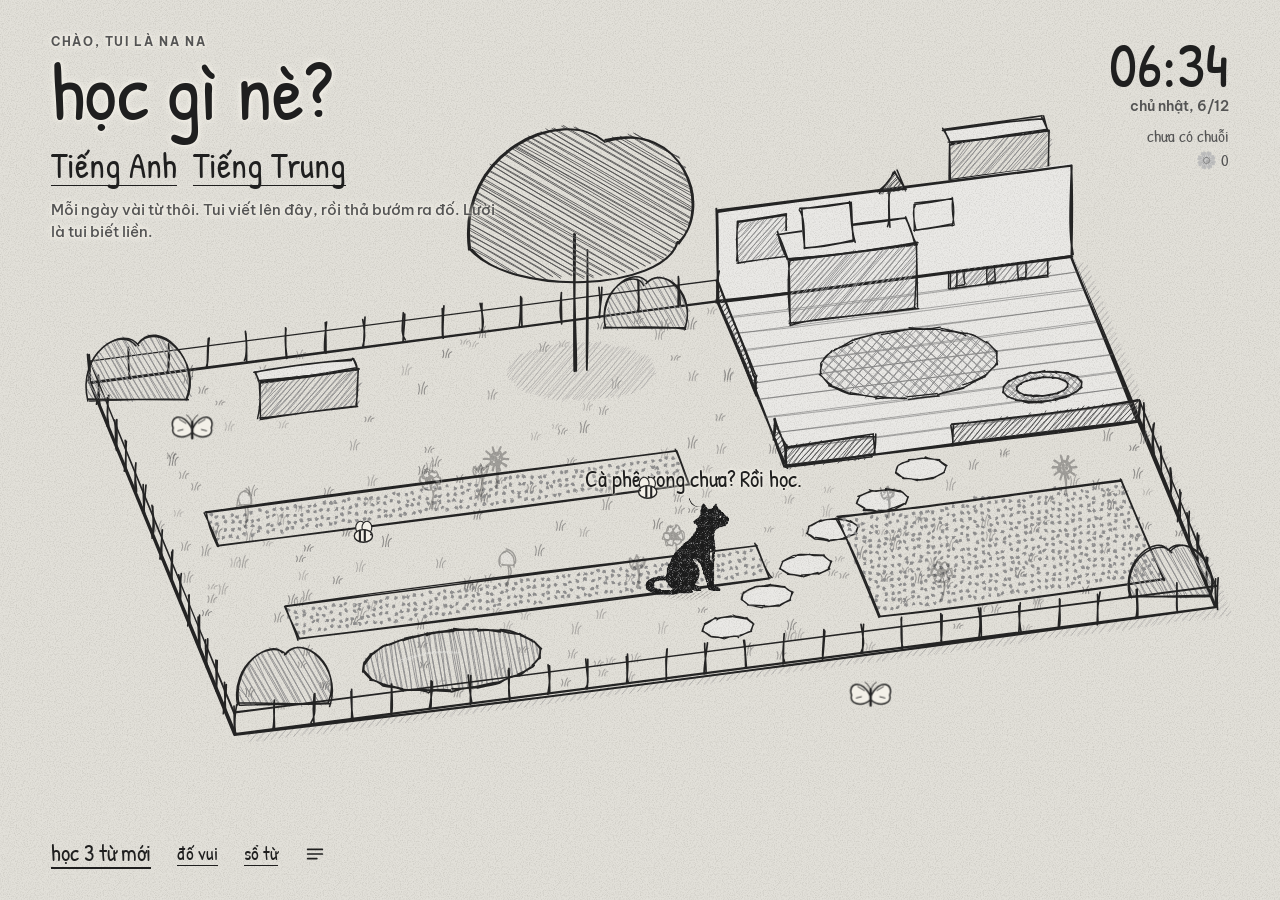
==== commit a439cc97: "Purrsona 1.0: mèo đanh đá dạy chữ Anh – Trung - Một cảnh vườn nhìn từ trên xuống, hơi xiên, vẽ nét c" ====
--- a/index.html
+++ b/index.html
@@ -3,26 +3,37 @@
 <head>
 <meta charset="utf-8">
 <meta name="viewport" content="width=device-width,initial-scale=1,viewport-fit=cover,user-scalable=no">
-<title>Purrsona · Nhà có mèo</title>
-<meta name="description" content="Nuôi một bé mèo có tính cách riêng, đổi theo từng ngày, sống trong căn nhà của bạn.">
-<meta name="theme-color" content="#1C1517">
-<link rel="preload" href="assets/fonts/bvp-vietnamese-700.woff2" as="font" type="font/woff2" crossorigin>
+<title>Purrsona · Mèo đanh đá dạy chữ</title>
+<meta name="description" content="Học từ vựng tiếng Anh và tiếng Trung mỗi ngày cùng một con mèo đanh đá, vẽ bằng chì trắng đen.">
+<meta name="theme-color" content="#F3F0E8">
 <meta name="apple-mobile-web-app-capable" content="yes">
-<meta name="apple-mobile-web-app-status-bar-style" content="black-translucent">
+<meta name="apple-mobile-web-app-status-bar-style" content="default">
 <link rel="manifest" href="manifest.webmanifest">
 <link rel="icon" href="icons/icon.svg" type="image/svg+xml">
 <link rel="apple-touch-icon" href="icons/icon-192.png">
+<link rel="preload" href="assets/fonts/ph-latin-400.woff2" as="font" type="font/woff2" crossorigin>
 <link rel="stylesheet" href="styles/app.css">
 </head>
 <body>
+<!-- bộ lọc "nét chì": viền rung nhẹ + hạt than chì trên mảng đen (mèo, mặt cận) -->
+<svg width="0" height="0" style="position:absolute" aria-hidden="true"><defs>
+  <filter id="pencil" x="-10%" y="-10%" width="120%" height="120%">
+    <feTurbulence type="fractalNoise" baseFrequency="0.035" numOctaves="2" seed="3" result="n"/>
+    <feDisplacementMap in="SourceGraphic" in2="n" scale="3.4" xChannelSelector="R" yChannelSelector="G" result="d"/>
+    <feTurbulence type="fractalNoise" baseFrequency="0.95" numOctaves="1" seed="7" result="g"/>
+    <feColorMatrix in="g" type="matrix" values="0 0 0 0 1  0 0 0 0 1  0 0 0 0 1  0 0 0 -2.8 1.12" result="ga"/>
+    <feComposite in="ga" in2="d" operator="in" result="gi"/>
+    <feMerge><feMergeNode in="d"/><feMergeNode in="gi"/></feMerge>
+  </filter>
+</defs></svg>
 <main id="app"></main>
 <div id="boot"><div>
-  <svg class="boot-logo" viewBox="0 0 120 120" aria-hidden="true"><defs><linearGradient id="bg1" x1="0" y1="0" x2="1" y2="1"><stop offset="0" stop-color="#FFA45C"/><stop offset="1" stop-color="#FF6B7F"/></linearGradient></defs>
-    <circle cx="60" cy="60" r="56" fill="url(#bg1)"/>
-    <path d="M30 92c0-20 9-33 22-38l-5-22 14 12h6l14-12-5 22c13 5 22 18 22 38Z" fill="#17121a"/>
-    <path class="tail" d="M92 92c10-4 14-14 8-22" fill="none" stroke="#17121a" stroke-width="7" stroke-linecap="round"/>
-    <g class="eyes" fill="#F3C255"><ellipse cx="52" cy="66" rx="4.2" ry="5.2"/><ellipse cx="70" cy="66" rx="4.2" ry="5.2"/></g></svg>
-  <h1>Purrsona</h1><p>Đang mở cửa nhà…</p><div class="boot-bar"><i></i></div></div></div>
+  <svg class="boot-logo" viewBox="0 0 120 120" aria-hidden="true" fill="none" stroke="#262626" stroke-width="3" stroke-linecap="round" stroke-linejoin="round">
+    <path d="M28 98c0-22 9-36 22-41l-6-24 15 13h6l15-13-6 24c13 5 22 19 22 41"/>
+    <path d="M94 98c11-4 15-16 8-25"/>
+    <ellipse cx="51" cy="72" rx="4.5" ry="5.5"/><ellipse cx="69" cy="72" rx="4.5" ry="5.5"/>
+    <path d="M16 110 C40 104 80 104 104 110"/></svg>
+  <h1>Purrsona</h1><p>Mèo đang mài bút chì…</p><div class="boot-bar"><i></i></div></div></div>
 <script type="module" src="src/main.js"></script>
 </body>
 </html>
--- a/styles/app.css
+++ b/styles/app.css
@@ -1,586 +1,325 @@
-/* Phông Be Vietnam Pro – tự lưu trong app (chạy offline, không gọi Google Fonts) */
-@font-face{font-family:"Be Vietnam Pro";font-style:normal;font-weight:400;font-display:swap;src:url(../assets/fonts/bvp-vietnamese-400.woff2) format("woff2");unicode-range:U+0102-0103,U+0110-0111,U+0128-0129,U+0168-0169,U+01A0-01A1,U+01AF-01B0,U+0300-0301,U+0303-0304,U+0308-0309,U+0323,U+0329,U+1EA0-1EF9,U+20AB}
-@font-face{font-family:"Be Vietnam Pro";font-style:normal;font-weight:400;font-display:swap;src:url(../assets/fonts/bvp-latin-400.woff2) format("woff2");unicode-range:U+0000-00FF,U+0131,U+0152-0153,U+02BB-02BC,U+02C6,U+02DA,U+02DC,U+0304,U+0308,U+0329,U+2000-206F,U+20AC,U+2122,U+2191,U+2193,U+2212,U+2215,U+FEFF,U+FFFD}
-@font-face{font-family:"Be Vietnam Pro";font-style:normal;font-weight:500;font-display:swap;src:url(../assets/fonts/bvp-vietnamese-500.woff2) format("woff2");unicode-range:U+0102-0103,U+0110-0111,U+0128-0129,U+0168-0169,U+01A0-01A1,U+01AF-01B0,U+0300-0301,U+0303-0304,U+0308-0309,U+0323,U+0329,U+1EA0-1EF9,U+20AB}
-@font-face{font-family:"Be Vietnam Pro";font-style:normal;font-weight:500;font-display:swap;src:url(../assets/fonts/bvp-latin-500.woff2) format("woff2");unicode-range:U+0000-00FF,U+0131,U+0152-0153,U+02BB-02BC,U+02C6,U+02DA,U+02DC,U+0304,U+0308,U+0329,U+2000-206F,U+20AC,U+2122,U+2191,U+2193,U+2212,U+2215,U+FEFF,U+FFFD}
-@font-face{font-family:"Be Vietnam Pro";font-style:normal;font-weight:600;font-display:swap;src:url(../assets/fonts/bvp-vietnamese-600.woff2) format("woff2");unicode-range:U+0102-0103,U+0110-0111,U+0128-0129,U+0168-0169,U+01A0-01A1,U+01AF-01B0,U+0300-0301,U+0303-0304,U+0308-0309,U+0323,U+0329,U+1EA0-1EF9,U+20AB}
-@font-face{font-family:"Be Vietnam Pro";font-style:normal;font-weight:600;font-display:swap;src:url(../assets/fonts/bvp-latin-600.woff2) format("woff2");unicode-range:U+0000-00FF,U+0131,U+0152-0153,U+02BB-02BC,U+02C6,U+02DA,U+02DC,U+0304,U+0308,U+0329,U+2000-206F,U+20AC,U+2122,U+2191,U+2193,U+2212,U+2215,U+FEFF,U+FFFD}
-@font-face{font-family:"Be Vietnam Pro";font-style:normal;font-weight:700;font-display:swap;src:url(../assets/fonts/bvp-vietnamese-700.woff2) format("woff2");unicode-range:U+0102-0103,U+0110-0111,U+0128-0129,U+0168-0169,U+01A0-01A1,U+01AF-01B0,U+0300-0301,U+0303-0304,U+0308-0309,U+0323,U+0329,U+1EA0-1EF9,U+20AB}
-@font-face{font-family:"Be Vietnam Pro";font-style:normal;font-weight:700;font-display:swap;src:url(../assets/fonts/bvp-latin-700.woff2) format("woff2");unicode-range:U+0000-00FF,U+0131,U+0152-0153,U+02BB-02BC,U+02C6,U+02DA,U+02DC,U+0304,U+0308,U+0329,U+2000-206F,U+20AC,U+2122,U+2191,U+2193,U+2212,U+2215,U+FEFF,U+FFFD}
-@font-face{font-family:"Be Vietnam Pro";font-style:normal;font-weight:800;font-display:swap;src:url(../assets/fonts/bvp-vietnamese-800.woff2) format("woff2");unicode-range:U+0102-0103,U+0110-0111,U+0128-0129,U+0168-0169,U+01A0-01A1,U+01AF-01B0,U+0300-0301,U+0303-0304,U+0308-0309,U+0323,U+0329,U+1EA0-1EF9,U+20AB}
-@font-face{font-family:"Be Vietnam Pro";font-style:normal;font-weight:800;font-display:swap;src:url(../assets/fonts/bvp-latin-800.woff2) format("woff2");unicode-range:U+0000-00FF,U+0131,U+0152-0153,U+02BB-02BC,U+02C6,U+02DA,U+02DC,U+0304,U+0308,U+0329,U+2000-206F,U+20AC,U+2122,U+2191,U+2193,U+2212,U+2215,U+FEFF,U+FFFD}
+/* Phông tự lưu (OFL): Be Vietnam Pro cho chữ đọc, Patrick Hand cho nét viết tay. Chữ Hán dùng phông Khải/Song có sẵn trên máy. */
+@font-face{font-family:"Be Vietnam Pro";font-weight:400;font-display:swap;src:url(../assets/fonts/bvp-vietnamese-400.woff2) format("woff2");unicode-range:U+0102-0103,U+0110-0111,U+0128-0129,U+0168-0169,U+01A0-01A1,U+01AF-01B0,U+0300-0301,U+0303-0304,U+0308-0309,U+0323,U+0329,U+1EA0-1EF9,U+20AB}
+@font-face{font-family:"Be Vietnam Pro";font-weight:400;font-display:swap;src:url(../assets/fonts/bvp-latin-400.woff2) format("woff2");unicode-range:U+0000-00FF,U+0131,U+0152-0153,U+02BB-02BC,U+02C6,U+02DA,U+02DC,U+0304,U+0308,U+0329,U+2000-206F,U+20AC,U+2122,U+2191,U+2193,U+2212,U+2215,U+FEFF,U+FFFD}
+@font-face{font-family:"Be Vietnam Pro";font-weight:500;font-display:swap;src:url(../assets/fonts/bvp-vietnamese-500.woff2) format("woff2");unicode-range:U+0102-0103,U+0110-0111,U+0128-0129,U+0168-0169,U+01A0-01A1,U+01AF-01B0,U+0300-0301,U+0303-0304,U+0308-0309,U+0323,U+0329,U+1EA0-1EF9,U+20AB}
+@font-face{font-family:"Be Vietnam Pro";font-weight:500;font-display:swap;src:url(../assets/fonts/bvp-latin-500.woff2) format("woff2");unicode-range:U+0000-00FF,U+0131,U+0152-0153,U+02BB-02BC,U+02C6,U+02DA,U+02DC,U+0304,U+0308,U+0329,U+2000-206F,U+20AC,U+2122,U+2191,U+2193,U+2212,U+2215,U+FEFF,U+FFFD}
+@font-face{font-family:"Be Vietnam Pro";font-weight:600;font-display:swap;src:url(../assets/fonts/bvp-vietnamese-600.woff2) format("woff2");unicode-range:U+0102-0103,U+0110-0111,U+0128-0129,U+0168-0169,U+01A0-01A1,U+01AF-01B0,U+0300-0301,U+0303-0304,U+0308-0309,U+0323,U+0329,U+1EA0-1EF9,U+20AB}
+@font-face{font-family:"Be Vietnam Pro";font-weight:600;font-display:swap;src:url(../assets/fonts/bvp-latin-600.woff2) format("woff2");unicode-range:U+0000-00FF,U+0131,U+0152-0153,U+02BB-02BC,U+02C6,U+02DA,U+02DC,U+0304,U+0308,U+0329,U+2000-206F,U+20AC,U+2122,U+2191,U+2193,U+2212,U+2215,U+FEFF,U+FFFD}
+@font-face{font-family:"Be Vietnam Pro";font-weight:700;font-display:swap;src:url(../assets/fonts/bvp-vietnamese-700.woff2) format("woff2");unicode-range:U+0102-0103,U+0110-0111,U+0128-0129,U+0168-0169,U+01A0-01A1,U+01AF-01B0,U+0300-0301,U+0303-0304,U+0308-0309,U+0323,U+0329,U+1EA0-1EF9,U+20AB}
+@font-face{font-family:"Be Vietnam Pro";font-weight:700;font-display:swap;src:url(../assets/fonts/bvp-latin-700.woff2) format("woff2");unicode-range:U+0000-00FF,U+0131,U+0152-0153,U+02BB-02BC,U+02C6,U+02DA,U+02DC,U+0304,U+0308,U+0329,U+2000-206F,U+20AC,U+2122,U+2191,U+2193,U+2212,U+2215,U+FEFF,U+FFFD}
+@font-face{font-family:"Be Vietnam Pro";font-weight:800;font-display:swap;src:url(../assets/fonts/bvp-vietnamese-800.woff2) format("woff2");unicode-range:U+0102-0103,U+0110-0111,U+0128-0129,U+0168-0169,U+01A0-01A1,U+01AF-01B0,U+0300-0301,U+0303-0304,U+0308-0309,U+0323,U+0329,U+1EA0-1EF9,U+20AB}
+@font-face{font-family:"Be Vietnam Pro";font-weight:800;font-display:swap;src:url(../assets/fonts/bvp-latin-800.woff2) format("woff2");unicode-range:U+0000-00FF,U+0131,U+0152-0153,U+02BB-02BC,U+02C6,U+02DA,U+02DC,U+0304,U+0308,U+0329,U+2000-206F,U+20AC,U+2122,U+2191,U+2193,U+2212,U+2215,U+FEFF,U+FFFD}
+@font-face{font-family:"Be Vietnam Pro";font-weight:400;font-display:swap;src:url(../assets/fonts/bvp-latin-ext-400.woff2) format("woff2");unicode-range:U+0100-02BA,U+02BD-02C5,U+02C7-02CC,U+02CE-02D7,U+02DD-02FF,U+0304,U+0308,U+0329,U+1D00-1DBF,U+1E00-1E9F,U+1EF2-1EFF,U+2020,U+20A0-20AB,U+20AD-20C0,U+2113,U+2C60-2C7F,U+A720-A7FF}
+@font-face{font-family:"Be Vietnam Pro";font-weight:600;font-display:swap;src:url(../assets/fonts/bvp-latin-ext-600.woff2) format("woff2");unicode-range:U+0100-02BA,U+02BD-02C5,U+02C7-02CC,U+02CE-02D7,U+02DD-02FF,U+0304,U+0308,U+0329,U+1D00-1DBF,U+1E00-1E9F,U+1EF2-1EFF,U+2020,U+20A0-20AB,U+20AD-20C0,U+2113,U+2C60-2C7F,U+A720-A7FF}
+@font-face{font-family:"Be Vietnam Pro";font-weight:700;font-display:swap;src:url(../assets/fonts/bvp-latin-ext-700.woff2) format("woff2");unicode-range:U+0100-02BA,U+02BD-02C5,U+02C7-02CC,U+02CE-02D7,U+02DD-02FF,U+0304,U+0308,U+0329,U+1D00-1DBF,U+1E00-1E9F,U+1EF2-1EFF,U+2020,U+20A0-20AB,U+20AD-20C0,U+2113,U+2C60-2C7F,U+A720-A7FF}
+@font-face{font-family:"Patrick Hand";font-weight:400;font-display:swap;src:url(../assets/fonts/ph-vietnamese-400.woff2) format("woff2");unicode-range:U+0102-0103,U+0110-0111,U+0128-0129,U+0168-0169,U+01A0-01A1,U+01AF-01B0,U+0300-0301,U+0303-0304,U+0308-0309,U+0323,U+0329,U+1EA0-1EF9,U+20AB}
+@font-face{font-family:"Patrick Hand";font-weight:400;font-display:swap;src:url(../assets/fonts/ph-latin-400.woff2) format("woff2");unicode-range:U+0000-00FF,U+0131,U+0152-0153,U+02BB-02BC,U+02C6,U+02DA,U+02DC,U+0304,U+0308,U+0329,U+2000-206F,U+20AC,U+2122,U+2191,U+2193,U+2212,U+2215,U+FEFF,U+FFFD}
+@font-face{font-family:"Patrick Hand";font-weight:400;font-display:swap;src:url(../assets/fonts/ph-latin-ext-400.woff2) format("woff2");unicode-range:U+0100-02BA,U+02BD-02C5,U+02C7-02CC,U+02CE-02D7,U+02DD-02FF,U+0304,U+0308,U+0329,U+1D00-1DBF,U+1E00-1E9F,U+1EF2-1EFF,U+2020,U+20A0-20AB,U+20AD-20C0,U+2113,U+2C60-2C7F,U+A720-A7FF}
+
 /* =====================================================================
-   Purrsona – một bộ token cho cả app. Phong cách: khối màu đặc, ít viền, bo mềm, kính mờ ấm.
+   Purrsona 1.0 – SỔ PHÁC THẢO CHÌ ĐEN. Một bộ token cho cả app: giấy, mực, nét tay.
+   Mọi khung "viết tay": viền 2px mực + bo lệch + bóng đặc lệch (kiểu vẽ bằng bút).
    ===================================================================== */
 :root{
-  --ink:#2A2420;--ink-2:#6B5F55;--ink-3:#9C8F84;
-  --surface:#FFFDF9;--surface-2:#F5EEE4;--glass:rgba(255,251,245,.84);--glass-2:rgba(255,251,245,.62);
-  --brand:#E0784A;--brand-ink:#fff;--brand-2:#FBE3D6;
-  --ok:#5E9C6E;--warn:#E2A33B;--bad:#D25B4E;
-  --plus:#557E77;--pro:#2A2420;
-  --r:18px;--r-sm:12px;--r-pill:999px;
-  --sp1:4px;--sp2:8px;--sp3:12px;--sp4:16px;--sp5:24px;
-  --shadow:0 6px 24px rgba(60,40,20,.14),0 1px 2px rgba(60,40,20,.08);
-  --font:"Be Vietnam Pro",ui-rounded,"SF Pro Rounded",system-ui,-apple-system,"Segoe UI",Roboto,"Helvetica Neue",Arial,sans-serif;
+  --paper:#F3F0E8;--paper-2:#E9E5DA;--card:#FBFAF6;--ink:#1f1f1f;--ink-2:#545454;--ink-3:#8c8c8c;--line:#262626;
+  --font:"Be Vietnam Pro",system-ui,-apple-system,"Segoe UI",Roboto,Arial,sans-serif;
+  --hand:"Patrick Hand","Be Vietnam Pro",cursive;
+  --zh:"KaiTi","STKaiti","Kaiti SC","Noto Serif SC","Noto Serif CJK SC","Songti SC","SimSun",serif;
+  --sk:16px 22px 15px 24px / 22px 15px 24px 17px;          /* bo góc "vẽ tay" */
+  --sk2:255px 15px 225px 15px / 15px 225px 15px 255px;
+  --pop:3px 4px 0 var(--line);
+  --spring:cubic-bezier(.3,1.45,.5,1);
   --safe-t:env(safe-area-inset-top,0px);--safe-b:env(safe-area-inset-bottom,0px);
 }
 *{box-sizing:border-box}
 [hidden]{display:none!important}
-html,body{margin:0;height:100%;background:#1d1a17;color:var(--ink);font-family:var(--font);-webkit-font-smoothing:antialiased;-webkit-tap-highlight-color:transparent}
+html,body{margin:0;height:100%;background:var(--paper);color:var(--ink);font-family:var(--font);-webkit-font-smoothing:antialiased;-webkit-tap-highlight-color:transparent}
 body{overflow:hidden;overscroll-behavior:none}
 button{font:inherit;color:inherit;cursor:pointer;border:0;background:none;padding:0}
+.zh,.w.zh{font-family:var(--zh)}
 #app{position:fixed;inset:0}
-#boot{position:fixed;inset:0;display:grid;place-content:center;text-align:center;background:#F4E6D2;color:var(--ink-2);z-index:100;transition:opacity .5s}
+.ico{width:22px;height:22px;flex:none;display:block}
+
+/* ------------------------------------------------------------- màn mở app */
+#boot{position:fixed;inset:0;display:grid;place-content:center;text-align:center;background:var(--paper);color:var(--ink-2);z-index:100;transition:opacity .5s}
 #boot.gone{opacity:0;pointer-events:none}
-.boot-cat{font-size:56px;animation:bob 1.2s ease-in-out infinite}
-@keyframes bob{50%{transform:translateY(-8px)}}
-
-/* ------------------------------------------------------------- sân khấu */
-.viewport{position:absolute;inset:0;overflow:hidden;touch-action:none;user-select:none;-webkit-user-select:none;background:#2a2420}
-.room{position:absolute;left:0;right:0;bottom:0;will-change:transform}
-.room.sliding{transition:transform .76s cubic-bezier(.65,0,.25,1),filter .76s}
-.room.leave{filter:brightness(.82) blur(1px)}
-.stage{position:absolute;left:0;bottom:0;transform-origin:0 100%}
-.stage>.bg,.stage>.bg-img,.stage>.prop{position:absolute;inset:0;width:100%;height:100%;pointer-events:none}
-.stage>.bg{z-index:0}.stage>.bg-img{object-fit:cover}
-.actors{position:absolute;inset:0;z-index:auto}
-.actors>*{position:absolute;left:0;top:0}
-.fx{position:absolute;inset:0;pointer-events:none}
-.shade{position:absolute;inset:-2px;z-index:3000;background:var(--shade,#fff);opacity:var(--shadeA,0);mix-blend-mode:multiply;pointer-events:none;transition:opacity 2s}
-.glow{position:absolute;z-index:3001;border-radius:50%;background:radial-gradient(closest-side,rgba(255,214,140,.55),rgba(255,190,110,.18) 55%,transparent);mix-blend-mode:screen;opacity:var(--glowO,0);pointer-events:none}
-.glow.day{background:radial-gradient(closest-side,rgba(255,240,200,.35),transparent);opacity:calc(var(--beamO,0)*.8)}
-.topfx{position:absolute;inset:0;z-index:3002;pointer-events:none}
-.topfx>*{position:absolute;left:0;top:0}
-
-/* bầu trời & ánh sáng theo giờ – biến do scene.light() đặt */
-.sk1{stop-color:var(--sk1,#8EC5EC)}.sk2{stop-color:var(--sk2,#DDF0FA)}
-.sun{fill:#FFE29A;opacity:var(--sunO,1)}
-.stars{opacity:var(--starO,0)}
-.cloud{opacity:calc(.9 - var(--starO,0)*.7)}
-.hills{fill:var(--city2,#7F96AE);opacity:.55}
-.city-far{fill:var(--city1,#9DB3C8)}.city-near{fill:var(--city2,#7F96AE)}
-.city-win{fill:#FFD98A;opacity:var(--winO,0)}
-.sunbeam{fill:#FFF0C8;opacity:calc(var(--beamO,0)*.38);mix-blend-mode:soft-light}
-.bulb{fill:#FFE3A0;opacity:calc(.35 + var(--glowO,0)*.65);filter:drop-shadow(0 0 calc(var(--glowO,0)*8px) #ffcf70)}
-.bowl-empty .food{display:none}
-.stage:not(.litter-dirty) .dirt{display:none}
-
-/* ------------------------------------------------------------- mèo */
+.boot-logo{width:120px;height:120px;margin:0 auto 10px;display:block}
+.boot-logo path,.boot-logo circle,.boot-logo ellipse{stroke-dasharray:400;stroke-dashoffset:400;animation:draw 1.6s ease-out forwards}
+@keyframes draw{to{stroke-dashoffset:0}}
+#boot h1{margin:0;font:400 2.6rem/1 var(--hand);color:var(--ink)}
+#boot p{margin:6px 0 18px;font:400 1.15rem var(--hand)}
+.boot-bar{width:140px;height:6px;border:2px solid var(--line);border-radius:6px;overflow:hidden;margin:0 auto}
+.boot-bar i{display:block;height:100%;width:40%;background:repeating-linear-gradient(-45deg,var(--line) 0 2px,transparent 2px 5px);animation:bootbar 1.2s ease-in-out infinite}
+@keyframes bootbar{from{transform:translateX(-100%)}to{transform:translateX(260%)}}
+
+/* ------------------------------------------------------------- mèo (than chì) */
 .cat{transform-origin:0 0;will-change:transform}
 .cat-flip{position:absolute;left:0;top:0;transform-origin:0 -110px}
 .cr{position:absolute}
 .cr svg,.cr canvas{display:block;width:100%;height:100%;overflow:visible}
-.cat-svg .b{fill:var(--fur,#0c0c0f)}.cat-svg .gd{fill:var(--gold,#C8A064)}.cat-svg .pk{fill:var(--tongue,#E8687F)}
-.cat-svg .eyeb{fill:var(--eye,#E9B949);transition:fill .08s}.cat-svg .eyeg{fill:#1a1206;transition:opacity .08s}
-.cat-svg.blink .eyeb,.cat-svg.slowblink .eyeb{fill:var(--fur,#0c0c0f)}.cat-svg.blink .eyeg,.cat-svg.slowblink .eyeg{opacity:0!important}
+.cat-svg{filter:url(#pencil)}
+.cat-svg .b{fill:var(--fur,#1d1d1f)}.cat-svg .gd{fill:var(--gold,#8c8c8c)}.cat-svg .pk{fill:var(--tongue,#b9b2b2)}
+.cat-svg .eyeb{fill:var(--eye,#F3F0E8);transition:fill .08s}.cat-svg .eyeg{fill:#141414;transition:opacity .08s}
+.cat-svg.blink .eyeb,.cat-svg.slowblink .eyeb{fill:var(--fur,#1d1d1f)}.cat-svg.blink .eyeg,.cat-svg.slowblink .eyeg{opacity:0!important}
 .cat-svg.slowblink .eyeb{transition:fill .32s ease-in-out}
-.cat-svg{filter:drop-shadow(0 0 1px rgba(255,248,230,.35))}
-[data-night="1"] .cat-svg{filter:drop-shadow(0 0 1.5px rgba(255,240,210,.55))}
-.acc .gl{fill:#232731;stroke:#d5d9e0;stroke-width:1.1;stroke-linejoin:round}.acc .gh{stroke:#fff;stroke-width:1;opacity:.5}.acc .gr{stroke:#d5d9e0;stroke-width:1.2}
-.acc .ht{fill:#141417;stroke:#5a5e66;stroke-width:.8;stroke-linejoin:round}.acc .hb{fill:var(--gold,#C8A064)}
-.acc .bw{fill:#D9534F}.acc .bwc{fill:#a8322f}
+.acc .gl{fill:#1f1f1f;stroke:#cfcfcf;stroke-width:1.1}.acc .gh{stroke:#fff;stroke-width:1;opacity:.5}.acc .gr{stroke:#cfcfcf;stroke-width:1.2}
+.acc .ht{fill:#141414;stroke:#6a6a6a;stroke-width:.8}.acc .hb{fill:#8c8c8c}.acc .bw{fill:#f3f0e8;stroke:#1f1f1f;stroke-width:1.4}.acc .bwc{fill:#1f1f1f}
 .cat-hit{position:absolute;left:-120px;top:-235px;width:240px;height:240px;border-radius:40%;pointer-events:auto;cursor:grab;outline:none;touch-action:none}
-.cat-hit:focus-visible{outline:3px solid var(--brand);outline-offset:4px}
-.cat-shadow{width:100px;height:22px;margin:-11px 0 0 -50px;border-radius:50%;background:radial-gradient(closest-side,rgba(30,18,8,.9),rgba(30,18,8,.35) 60%,transparent);transform-origin:50% 50%}
-.eyeglow{width:16px;height:10px;margin:-5px 0 0 -8px;border-radius:50%;background:radial-gradient(closest-side,#FFE7A0,rgba(255,200,80,.55) 45%,transparent);mix-blend-mode:screen;transform-origin:50% 50%}
-.bubble{background:var(--surface);color:var(--ink);font-size:30px;font-weight:600;line-height:1.25;padding:14px 22px;border-radius:26px;box-shadow:var(--shadow);max-width:520px;white-space:nowrap;margin-top:-18px}
-.bubble::after{content:"";position:absolute;left:50%;bottom:-12px;margin-left:-12px;border:12px solid transparent;border-top-color:var(--surface);border-bottom:0}
-.bubble.pop{animation:pop .32s cubic-bezier(.3,1.6,.5,1)}
+.cat-hit:focus-visible{outline:3px dashed var(--line);outline-offset:4px}
+.cat-shadow{width:100px;height:22px;margin:-11px 0 0 -50px;border-radius:50%;background:repeating-linear-gradient(-35deg,rgba(30,30,30,.55) 0 1.6px,transparent 1.6px 4.5px);-webkit-mask:radial-gradient(closest-side,#000 55%,transparent);mask:radial-gradient(closest-side,#000 55%,transparent);transform-origin:50% 50%}
+.eyeglow{width:16px;height:10px;margin:-5px 0 0 -8px;border-radius:50%;background:radial-gradient(closest-side,#fff,rgba(255,255,255,.5) 45%,transparent);mix-blend-mode:screen;transform-origin:50% 50%}
+.bubble{position:absolute;background:var(--card);color:var(--ink);font:400 36px/1.15 var(--hand);padding:10px 22px 12px;border:2.5px solid var(--line);border-radius:var(--sk2);box-shadow:var(--pop);max-width:620px;white-space:nowrap;margin-top:-18px}
+.bubble::after{content:"";position:absolute;left:50%;bottom:-16px;width:22px;height:18px;margin-left:-11px;background:var(--card);border-right:2.5px solid var(--line);border-bottom:2.5px solid var(--line);transform:skewX(-20deg) rotate(45deg) scale(.8)}
+.bubble.pop{animation:pop .32s var(--spring)}
 @keyframes pop{from{opacity:0;scale:.6}}
-.fx-heart{color:#E8687F;font-size:44px;animation:heart 1.4s ease-out forwards}
-.fx-heart.bad{font-size:40px}
+.fx-heart{color:var(--ink);font:400 46px var(--hand);animation:heart 1.4s ease-out forwards}
 @keyframes heart{from{opacity:0;transform:translateY(0) scale(.5)}20%{opacity:1;transform:translateY(-20px) scale(1)}to{opacity:0;transform:translateY(-120px) scale(1.1)}}
-.laser{width:22px;height:22px;margin:-11px 0 0 -11px;border-radius:50%;background:radial-gradient(closest-side,#fff,#ff2a2a 40%,rgba(255,0,0,.4) 70%,transparent);opacity:0;transition:opacity .2s;filter:drop-shadow(0 0 10px #ff2020)}
-.laser.on{opacity:1}
-.laser.feather{width:60px;height:120px;margin:-110px 0 0 -30px;border-radius:0;background:none;filter:none}
-.laser.feather::before{content:"🪶";font-size:64px;display:block;transform:rotate(200deg);animation:sway 1s ease-in-out infinite alternate}
-.laser.feather::after{content:"";position:absolute;left:30px;bottom:110px;width:3px;height:900px;background:#5b4636}
-@keyframes sway{to{transform:rotate(170deg)}}
-.yarn{width:60px;height:60px;margin:-56px 0 0 -30px}
-.yarn svg{width:100%;height:100%;overflow:visible}
 .scratch{position:fixed;width:80px;height:80px;z-index:200;pointer-events:none}
 .scratch svg{width:100%;height:100%}
-.scratch path{fill:none;stroke:#D64545;stroke-width:5;stroke-linecap:round;stroke-dasharray:80;stroke-dashoffset:80;animation:scr .18s ease-out forwards}
+.scratch path{fill:none;stroke:var(--ink);stroke-width:5;stroke-linecap:round;stroke-dasharray:80;stroke-dashoffset:80;animation:scr .18s ease-out forwards}
 .scratch path:nth-child(2){animation-delay:.05s}.scratch path:nth-child(3){animation-delay:.1s}
 .scratch.out{opacity:0;transition:opacity .5s}
 @keyframes scr{to{stroke-dashoffset:0}}
-.viewport[data-tool=laser],.viewport[data-tool=feather],.viewport[data-tool=yarn]{cursor:crosshair}
-
-/* ------------------------------------------------------------- HUD */
-.hud{position:absolute;inset:0;pointer-events:none;z-index:10}
-.hud>*{pointer-events:auto}
-@keyframes cf{from{opacity:0;transform:translateY(6px)}20%{opacity:1}to{opacity:0;transform:translateY(-26px)}}
-@keyframes tin{from{opacity:0;transform:translateY(10px)}}
 
 /* ------------------------------------------------------------- bảng trượt */
 .sheet-wrap{position:absolute;inset:0;z-index:20}
-.scrim{position:absolute;inset:0;background:rgba(30,20,10,.32);opacity:0;transition:opacity .25s}
-.sheet{position:absolute;left:50%;bottom:0;width:min(560px,100%);max-height:86vh;overflow:auto;transform:translate(-50%,100%);background:var(--surface);border-radius:26px 26px 0 0;padding:8px 20px calc(var(--safe-b) + 24px);transition:transform .3s cubic-bezier(.3,.9,.3,1);box-shadow:0 -10px 40px rgba(0,0,0,.2)}
+.scrim{position:absolute;inset:0;background:rgba(30,30,30,.32);opacity:0;transition:opacity .25s}
+.sheet{position:absolute;left:50%;bottom:0;width:min(580px,100%);max-height:88vh;overflow:auto;transform:translate(-50%,100%);background:var(--card);border:2.5px solid var(--line);border-bottom:0;border-radius:28px 34px 0 0/34px 28px 0 0;padding:6px 22px calc(var(--safe-b) + 26px);transition:transform .3s cubic-bezier(.3,.9,.3,1);box-shadow:0 -6px 0 rgba(0,0,0,.08)}
 .sheet-wrap.open .scrim{opacity:1}.sheet-wrap.open .sheet{transform:translate(-50%,0)}
-@media (min-width:760px){.sheet{bottom:auto;top:50%;border-radius:26px;transform:translate(-50%,-44%) scale(.97);opacity:0;transition:transform .3s,opacity .25s}.sheet-wrap.open .sheet{transform:translate(-50%,-50%);opacity:1}}
-.grab{width:40px;height:5px;border-radius:3px;background:rgba(60,40,20,.15);margin:4px auto 12px}
-.sh-head{display:flex;justify-content:space-between;align-items:flex-start;gap:12px;margin-bottom:var(--sp4)}
-.sh-head h2{margin:0;font-size:1.375rem}.sh-head p{margin:4px 0 0;color:var(--ink-2);font-size:.875rem}
-.sh-head .ic{background:var(--surface-2);box-shadow:none;width:36px;height:36px;flex:none}
-.sheet h3{font-size:.8125rem;text-transform:uppercase;letter-spacing:.04em;color:var(--ink-3);margin:var(--sp5) 0 var(--sp2);display:flex;gap:8px;align-items:center}
+@media (min-width:760px){.sheet{bottom:auto;top:50%;border:2.5px solid var(--line);border-radius:var(--sk);box-shadow:6px 8px 0 var(--line);transform:translate(-50%,-44%) scale(.97);opacity:0;transition:transform .3s,opacity .25s}.sheet-wrap.open .sheet{transform:translate(-50%,-50%);opacity:1}}
+.grab{width:44px;height:5px;border-radius:3px;background:var(--ink-3);margin:6px auto 12px}
+.sh-head{display:flex;justify-content:space-between;align-items:flex-start;gap:12px;margin-bottom:14px}
+.sh-head h2{margin:0;font:400 2rem/1.05 var(--hand)}.sh-head p{margin:4px 0 0;color:var(--ink-2);font-size:.875rem}
+.sh-head .ic,.ls-top .ic,.qc-h .ic{border:2px solid var(--line);border-radius:var(--sk);width:38px;height:38px;flex:none;background:var(--card)}
+.sh-head .ic .ico,.ls-top .ic .ico,.qc-h .ic .ico{width:18px;height:18px}
+.sheet h3{font:400 1.3rem/1.1 var(--hand);margin:22px 0 8px;display:flex;gap:8px;align-items:center}
 .muted{color:var(--ink-3);font-size:.8125rem}
-.chip{display:inline-block;font-size:.625rem;font-weight:750;letter-spacing:.03em;padding:2px 7px;border-radius:var(--r-pill);color:#fff;vertical-align:middle;text-transform:none}
-.chip-plus{background:var(--plus)}.chip-pro{background:var(--pro)}
-.moodcard{display:flex;gap:14px;align-items:center;background:var(--brand-2);border-radius:var(--r);padding:14px}
-.moodcard.sm{background:var(--surface-2)}
-.mc-emo{font-size:40px;width:60px;height:60px;display:grid;place-items:center;background:var(--surface);border-radius:16px;flex:none}
-.moodcard small{font-size:.75rem;color:var(--ink-2)}.moodcard b{display:block;font-size:1.25rem}.moodcard p{margin:2px 0 0;font-size:.875rem;color:var(--ink-2)}
+.chip{display:inline-block;font-size:.625rem;font-weight:800;padding:1px 7px;border-radius:999px;border:1.5px solid var(--line);vertical-align:middle}
+.chip-pro{background:var(--ink);color:var(--paper)}
+.primary,.ghost,.locked{display:flex;align-items:center;justify-content:center;gap:8px;width:100%;padding:13px;margin-top:16px;border:2.5px solid var(--line);border-radius:var(--sk);box-shadow:var(--pop);font:400 1.35rem/1 var(--hand);transition:transform .1s}
+.primary{background:var(--ink);color:var(--paper)}
+.ghost{background:var(--card);color:var(--ink)}
+.ghost.wide{margin-top:10px}
+.locked{background:repeating-linear-gradient(-45deg,var(--paper-2) 0 6px,var(--card) 6px 12px);color:var(--ink-2);font-size:1.15rem}
+.locked .ico,.primary .ico{width:18px;height:18px}
+.primary:active,.ghost:active,.opt:active{transform:translate(2px,3px);box-shadow:1px 1px 0 var(--line)}
+.danger{color:#000;text-decoration:underline wavy}
+.lockd{opacity:.5}
+.moodcard{display:flex;gap:14px;align-items:center;border:2px solid var(--line);border-radius:var(--sk);padding:14px;margin-top:10px}
+.mc-emo{font-size:34px;width:56px;height:56px;display:grid;place-items:center;border:2px dashed var(--line);border-radius:50%;flex:none;filter:grayscale(1)}
+.moodcard small{font-size:.75rem;color:var(--ink-2)}.moodcard b{display:block;font:400 1.4rem var(--hand)}.moodcard p{margin:2px 0 0;font-size:.875rem;color:var(--ink-2)}
 .traits{display:grid;gap:8px}
 .traits>div{display:grid;grid-template-columns:110px 1fr;align-items:center;font-size:.875rem}
-.traits s{display:block;height:8px;border-radius:4px;background:var(--surface-2);overflow:hidden}
-.traits u{display:block;height:100%;background:var(--brand);border-radius:4px}
+.traits s,.skill s,.bondcard>s{display:block;height:9px;border:1.5px solid var(--line);border-radius:5px;overflow:hidden}
+.traits u,.skill u,.bondcard>s u{display:block;height:100%;background:repeating-linear-gradient(-45deg,var(--line) 0 2px,transparent 2px 4px)}
 .likes{display:grid;grid-template-columns:1fr 1fr;gap:8px}
-.likes>div{background:var(--surface-2);border-radius:var(--r-sm);padding:10px 12px}
-.likes small{display:block;font-size:.6875rem;color:var(--ink-3)}.likes b{font-size:.9375rem}
-.locked{width:100%;padding:12px;border-radius:var(--r-sm);background:var(--surface-2);font-weight:600;font-size:.875rem;color:var(--ink-2)}
-.skins,.toys,.roomgrid,.menu{display:grid;grid-template-columns:repeat(auto-fill,minmax(110px,1fr));gap:8px}
-.skins button,.toys button,.roomgrid button,.menu button{background:var(--surface-2);border-radius:var(--r);padding:12px 10px;display:flex;flex-direction:column;align-items:center;gap:4px;text-align:center;position:relative;transition:background-color .15s}
-.skins button svg{width:64px;height:64px}
-.skins small,.toys small,.roomgrid small{font-size:.75rem;color:var(--ink-2)}
-.toys span,.roomgrid span,.menu span{font-size:30px}
-.on{}
-.skins button.on,.roomgrid button.on{background:var(--brand-2);box-shadow:inset 0 0 0 2px var(--brand)}
-.lockd{opacity:.6}
-.roomgrid .here{position:absolute;top:8px;right:8px;font-style:normal;font-size:.625rem;font-weight:700;background:var(--brand);color:#fff;padding:2px 6px;border-radius:var(--r-pill)}
-.menu button{flex-direction:row;justify-content:flex-start;gap:10px;padding:14px;font-weight:600}
-.menu span{font-size:22px}
-.shop{display:grid;gap:8px}
-.shop .item{display:grid;grid-template-columns:auto 1fr auto;align-items:center;gap:12px;background:var(--surface-2);border-radius:var(--r-sm);padding:10px 12px}
-.ii{font-size:26px;width:42px;height:42px;display:grid;place-items:center;background:var(--surface);border-radius:12px}
-.shop b{font-size:.9375rem;margin-right:6px}
-.shop em{font-style:normal;font-size:.8125rem;color:var(--ok);font-weight:650}
-.shop button,.primary{background:var(--brand);color:#fff;font-weight:700;padding:8px 14px;border-radius:var(--r-pill);font-size:.875rem}
-.shop button:disabled{background:rgba(60,40,20,.12);color:var(--ink-3);cursor:not-allowed}
-.ghost{background:var(--surface);color:var(--ink);font-weight:650;padding:8px 14px;border-radius:var(--r-pill)}
-.shop .ghost{background:var(--ink);color:#fff}
-.primary{display:block;width:100%;padding:14px;font-size:1rem;margin-top:var(--sp5)}
+.likes>div{border:1.5px dashed var(--ink-3);border-radius:var(--sk);padding:10px 12px}
+.likes small{display:block;font-size:.6875rem;color:var(--ink-3)}.likes b{font:400 1.2rem var(--hand)}
+.skins,.menu{display:grid;grid-template-columns:repeat(auto-fill,minmax(110px,1fr));gap:8px}
+.menu{grid-template-columns:1fr 1fr}
+.skins button,.menu button{border:2px solid var(--line);border-radius:var(--sk);padding:12px 10px;display:flex;flex-direction:column;align-items:center;gap:4px;text-align:center;background:var(--card)}
+.skins button svg{width:64px;height:64px}.skins small{font-size:.75rem;color:var(--ink-2)}
+.skins button.on{box-shadow:var(--pop);background:var(--paper-2)}
+.menu button{flex-direction:row;justify-content:flex-start;gap:12px;padding:12px 14px;font:400 1.3rem var(--hand)}
+.menu button span{width:36px;height:36px;border:1.5px solid var(--line);border-radius:50%;display:grid;place-items:center}
+.menu .ico{width:18px;height:18px}
 .plans{display:grid;grid-template-columns:repeat(3,1fr);gap:8px}
-.plans button{background:var(--surface-2);border-radius:var(--r);padding:14px 10px;display:flex;flex-direction:column;gap:4px;text-align:left}
-.plans b{font-size:1.0625rem}.plans span{font-weight:700;color:var(--brand);font-size:.875rem}.plans small{font-size:.75rem;color:var(--ink-2)}
-.plans em{font-style:normal;font-size:.6875rem;font-weight:700;color:#fff;background:var(--ok);padding:2px 8px;border-radius:var(--r-pill);align-self:flex-start;margin-top:4px}
-.plans button.on{background:var(--brand-2);box-shadow:inset 0 0 0 2px var(--brand)}
-.cmp{width:100%;border-collapse:collapse;margin-top:var(--sp4);font-size:.8125rem}
-.cmp th{font-size:.75rem;color:var(--ink-3);text-align:center;padding:6px}
-.cmp td{padding:9px 6px;text-align:center}.cmp td:first-child{text-align:left}
-.cmp tr:nth-child(odd) td{background:var(--surface-2)}
-.cmp tr td:first-child{border-radius:8px 0 0 8px}.cmp tr td:last-child{border-radius:0 8px 8px 0}
-.journal ol,.awaylist{list-style:none;margin:0;padding:0;display:grid;gap:2px}
-.journal li,.awaylist li{display:grid;grid-template-columns:48px 1fr;gap:8px;padding:8px 10px;border-radius:10px;font-size:.875rem}
-.journal li:nth-child(odd),.awaylist li:nth-child(odd){background:var(--surface-2)}
-.journal time,.awaylist time{color:var(--ink-3);font-variant-numeric:tabular-nums}
-.awaylist{margin-top:var(--sp4)}
-.gain{display:flex;gap:8px;margin-top:var(--sp4)}
-.gain>div{flex:1;background:var(--brand-2);border-radius:var(--r-sm);padding:12px}
-.gain b{display:block;font-size:1.25rem;color:var(--brand)}.gain small{color:var(--ink-2);font-size:.75rem}
+.plans button{border:2px solid var(--line);border-radius:var(--sk);padding:12px 10px;display:flex;flex-direction:column;gap:4px;text-align:left;background:var(--card)}
+.plans b{font:400 1.4rem var(--hand)}.plans span{font-weight:800;font-size:.8125rem}.plans small{font-size:.75rem;color:var(--ink-2)}
+.plans em{font-style:normal;font-size:.6875rem;font-weight:800;background:var(--ink);color:var(--paper);padding:2px 8px;border-radius:999px;align-self:flex-start;margin-top:4px}
+.plans button.on{box-shadow:var(--pop);background:var(--paper-2)}
+.cmp{width:100%;border-collapse:collapse;margin-top:14px;font-size:.8125rem}
+.cmp th{font:400 1.1rem var(--hand);text-align:center;padding:6px;border-bottom:2px solid var(--line)}
+.cmp td{padding:8px 6px;text-align:center;border-bottom:1px dashed var(--ink-3)}.cmp td:first-child{text-align:left}
 .settings{display:grid;gap:6px}
-.row{display:flex;justify-content:space-between;align-items:center;gap:12px;background:var(--surface-2);border-radius:var(--r-sm);padding:12px 14px;font-size:.9375rem;color:var(--ink);text-decoration:none}
-.row.col{flex-direction:column;align-items:stretch}.row small{color:var(--ink-3);margin-left:6px}
-.row.two{background:none;padding:6px 0}.row.two button{flex:1}
-.row input[type=checkbox]{width:44px;height:26px;appearance:none;background:rgba(60,40,20,.18);border-radius:13px;position:relative;cursor:pointer;transition:background .2s;flex:none}
-.row input[type=checkbox]::after{content:"";position:absolute;left:3px;top:3px;width:20px;height:20px;border-radius:50%;background:#fff;transition:transform .2s;box-shadow:0 1px 2px rgba(0,0,0,.2)}
-.row input[type=checkbox]:checked{background:var(--brand)}.row input[type=checkbox]:checked::after{transform:translateX(18px)}
-.row input[type=range]{width:100%;accent-color:var(--brand)}
-.danger{color:var(--bad)}
-:focus-visible{outline:3px solid var(--brand);outline-offset:2px}
-
-@media (max-width:520px){
-  .plans{grid-template-columns:1fr}
-}
-.reduced *{animation-duration:.01ms!important;transition-duration:.01ms!important}
-@media (prefers-reduced-motion:reduce){.room.sliding{transition-duration:.01ms}}
-
-/* thời tiết & sự kiện */
-.viewport[data-weather=storm]::after{content:"";position:absolute;inset:0;z-index:5;pointer-events:none;background:repeating-linear-gradient(104deg,rgba(220,230,245,.0) 0 14px,rgba(220,230,245,.16) 14px 15px,rgba(220,230,245,0) 15px 38px);background-size:200px 200px;animation:rain .35s linear infinite;opacity:.8}
-@keyframes rain{to{background-position:-60px 200px}}
-.flash{position:absolute;inset:0;z-index:6;background:#fff;pointer-events:none;animation:flash .9s ease-out forwards}
-@keyframes flash{0%{opacity:0}6%{opacity:.85}14%{opacity:.1}22%{opacity:.6}100%{opacity:0}}
-.critter{will-change:transform;transition:opacity .4s}
-.critter svg{display:block;overflow:visible}
-.critter.flap svg{animation:flap .14s ease-in-out infinite alternate;transform-origin:50% 60%}
-@keyframes flap{to{transform:scaleX(.35)}}
-.critter.gone{opacity:0}
-
-/* trí nhớ, kỹ năng, thói tật */
-.traits u.bad{background:var(--bad)}
-.skills{display:grid;gap:8px}
-.skill{display:grid;grid-template-columns:auto 1fr;gap:12px;align-items:center;background:var(--surface-2);border-radius:var(--r-sm);padding:10px 12px}
-.skill .se{font-size:24px;width:40px;height:40px;display:grid;place-items:center;background:var(--surface);border-radius:12px}
-.skill b{font-size:.9375rem;display:flex;justify-content:space-between}.skill b em{font-style:normal;font-size:.75rem;color:var(--brand);font-weight:750}
-.skill s{display:block;height:6px;border-radius:3px;background:var(--surface);overflow:hidden;margin:6px 0 4px}.skill u{display:block;height:100%;background:var(--brand);border-radius:3px}
-.skill small{font-size:.75rem;color:var(--ink-2)}
-.quirks{display:grid;gap:8px}
-.quirks>div{display:grid;grid-template-columns:auto 1fr;gap:12px;align-items:center;background:var(--surface-2);border-radius:var(--r-sm);padding:10px 12px}
-.quirks span{font-size:24px}.quirks b{font-size:.9375rem;display:block}.quirks small{font-size:.75rem;color:var(--ink-2)}
-.notes{list-style:none;margin:0;padding:0;display:grid;gap:6px}
-.notes li{background:var(--brand-2);border-radius:var(--r-sm);padding:10px 12px;font-size:.875rem}
-/* mèo ngồi chễm chệ lên thanh nút */
-.docksit{position:absolute;left:50%;bottom:calc(var(--safe-b) + 44px);width:150px;height:150px;transform:translateX(-50%);z-index:12;filter:drop-shadow(0 6px 10px rgba(0,0,0,.25));cursor:pointer}
-.docksit svg{width:100%;height:100%}
-.docksit.pop{animation:dockpop .5s cubic-bezier(.3,1.5,.5,1)}
-@keyframes dockpop{from{transform:translate(-50%,-160px) scale(.8);opacity:0}}
-.row input:disabled{opacity:.4;cursor:not-allowed}
-
-/* hù doạ */
-.scare{position:absolute;inset:0;z-index:30;pointer-events:none}
-.blackout{position:absolute;inset:0;background:#05060a;opacity:0;animation:bo .5s ease-out forwards}
-@keyframes bo{0%{opacity:0}20%{opacity:.9}30%{opacity:.4}45%{opacity:.95}100%{opacity:.96}}
-.eyes2{position:absolute;display:flex;gap:26px;transform:translate(-50%,-50%);transition:transform .38s cubic-bezier(.7,0,.9,.4),opacity .5s}
-.eyes2 i{display:block;width:22px;height:13px;border-radius:50%;background:radial-gradient(closest-side,#fff,#E8F0FF 50%,rgba(200,220,255,.0));box-shadow:0 0 18px 6px rgba(220,235,255,.55);transition:height .12s}
-.eyes2.blink i{height:2px}
-.eyes2.rush{transform:translate(-50%,-50%) scale(14);opacity:.95}
-.eyes2.instage{position:absolute;z-index:3003;gap:30px}
-.eyes2.instage i{width:26px;height:15px}
-.eyes2.gone{opacity:0}
-.peek{position:absolute;left:50%;bottom:0;width:min(130vw,1100px);transform:translate(-50%,105%);transition:transform .55s cubic-bezier(.2,.9,.3,1)}
-.peek svg{width:100%;height:auto;display:block;margin-bottom:-38%}
-.peek.up{transform:translate(-50%,24%)}
-.peek.down{transform:translate(-50%,105%);transition:transform .6s cubic-bezier(.6,0,.9,.5)}
-.wallshadow{position:absolute;left:0;top:0;width:400px;height:272px;z-index:2;opacity:0;filter:blur(5px) brightness(0);transition:opacity 1.2s;transform-origin:0 0}
-.wallshadow.on{opacity:.52}
-.wallshadow svg{width:100%;height:100%;overflow:visible}
-.eyeglow.white{background:radial-gradient(closest-side,#fff,rgba(225,238,255,.8) 45%,transparent);box-shadow:0 0 10px 3px rgba(220,235,255,.4)}
-.shake{animation:shake .45s}
-@keyframes shake{20%{transform:translate(-6px,3px)}40%{transform:translate(5px,-4px)}60%{transform:translate(-4px,2px)}80%{transform:translate(3px,-1px)}}
-
-/* =====================================================================
-   HUD kiểu game hiện đại, nhịp chill (bản 0.3) – ghi đè phần HUD cũ
-   ===================================================================== */
-:root{--glass:rgba(255,250,243,.78);--shadow:0 8px 28px rgba(60,40,20,.13),0 1px 2px rgba(60,40,20,.06)}
-html[data-ui=s] .hud{zoom:.84}html[data-ui=l] .hud{zoom:1.16}
-.hud{transition:opacity .5s}
-.hud.hidden{opacity:0;pointer-events:none}.hud.hidden>*{pointer-events:none}
-.docksit{bottom:calc(var(--safe-b) + 40px)}
-/* phân đoạn (Nhỏ / Vừa / Lớn …) */
-.seg{display:inline-flex;background:var(--surface);border-radius:999px;padding:3px;gap:2px}
-.seg button{padding:6px 12px;border-radius:999px;font-size:.8125rem;font-weight:650;color:var(--ink-2)}
-.seg button.on{background:var(--brand);color:#fff}
-/* nhiệm vụ */
-.quests{display:grid;gap:8px}
-.quest{display:grid;grid-template-columns:1fr auto;gap:12px;align-items:center;background:var(--surface-2);border-radius:var(--r-sm);padding:12px 14px}
-.quest b{font-size:.9375rem;display:block}.quest s{display:block;height:6px;border-radius:3px;background:var(--surface);overflow:hidden;margin:7px 0 4px}.quest u{display:block;height:100%;background:var(--brand);border-radius:3px}
-.quest small{font-size:.75rem;color:var(--ink-3)}
-.quest button{background:var(--brand);color:#fff;font-weight:750;padding:8px 14px;border-radius:999px;font-size:.875rem;animation:pulse 1.6s ease-in-out infinite}
-@keyframes pulse{50%{transform:scale(1.06)}}
-.quest .rw{font-size:.8125rem;color:var(--ink-3);font-weight:650}.quest em{font-style:normal;font-size:.8125rem;color:var(--ok);font-weight:700}
-.quest.done{opacity:.6}
-/* sổ khoảnh khắc */
-.tabs{display:flex;gap:6px;margin-bottom:14px}
-.tabs button{flex:1;padding:9px;border-radius:999px;background:var(--surface-2);font-weight:650;font-size:.875rem;color:var(--ink-2)}
-.tabs button.on{background:var(--ink);color:#fff}
-.polas{display:grid;grid-template-columns:repeat(auto-fill,minmax(120px,1fr));gap:12px}
-.pola{background:#fff;padding:8px 8px 10px;border-radius:6px;box-shadow:0 3px 10px rgba(60,40,20,.14);transform:rotate(var(--r,-1.2deg))}
-.pola:nth-child(even){--r:1.4deg}.pola:nth-child(3n){--r:-.4deg}
-.pola .ph{aspect-ratio:1;border-radius:3px;background:var(--bg,#F4E6D2);display:grid;place-items:end center;overflow:hidden;position:relative}
-.pola .ph svg,.pola .ph img{width:92%;height:92%}
-.pola.night .ph::after{content:"";position:absolute;inset:0;background:#1B2347;mix-blend-mode:multiply;opacity:.55}
-.pola small{display:block;margin-top:7px;font-size:.75rem;font-weight:650;color:var(--ink);text-align:center;line-height:1.3}
-.pola small i{font-style:normal;color:var(--warn)}
-.pola.locked .ph{background:repeating-linear-gradient(45deg,#f1ebe2 0 10px,#ece4d8 10px 20px);place-items:center;font-size:34px;font-weight:800;color:#cbbfae}
-.pola.locked small{color:var(--ink-3)}
-.photopop{position:absolute;left:50%;top:50%;width:200px;transform:translate(-50%,-50%) rotate(-3deg);animation:pp .5s cubic-bezier(.3,1.5,.5,1);transition:transform .5s,opacity .5s;pointer-events:none;z-index:15}
-.photopop .pola{transform:none}
-.photopop.out{opacity:0;transform:translate(120%,-120%) rotate(12deg) scale(.4)}
-@keyframes pp{from{transform:translate(-50%,-50%) scale(1.6);opacity:0}}
-
-/* =====================================================================
-   CHẾ ĐỘ CAMERA (bản 0.4) – xem mèo từ xa như camera an ninh / pet cam
-   ===================================================================== */
-.camui,.camdock{display:none}
-#app[data-mode=cam] .camui{display:block}
-#app[data-mode=cam] .camdock{display:flex}
-#app[data-mode=cam] .dock{display:none}
-.camui{position:absolute;inset:0;pointer-events:none}
-.camui::before{content:"";position:absolute;inset:0;background:radial-gradient(ellipse at center,transparent 55%,rgba(0,0,0,.42) 100%),repeating-linear-gradient(0deg,rgba(255,255,255,.035) 0 1px,transparent 1px 3px);mix-blend-mode:normal}
-.camui::after{content:"";position:absolute;inset:-50%;background-image:url("data:image/svg+xml,%3Csvg xmlns='http://www.w3.org/2000/svg' width='160' height='160'%3E%3Cfilter id='n'%3E%3CfeTurbulence type='fractalNoise' baseFrequency='.9' numOctaves='2'/%3E%3C/filter%3E%3Crect width='160' height='160' filter='url(%23n)' opacity='.5'/%3E%3C/svg%3E");opacity:.07;animation:grain .5s steps(4) infinite}
-@keyframes grain{25%{transform:translate(-3%,2%)}50%{transform:translate(2%,-3%)}75%{transform:translate(-2%,-1%)}}
-.cam-tag{position:absolute;left:50%;top:calc(var(--safe-t) + 70px);transform:translateX(-50%);display:flex;gap:10px;align-items:center;font:600 .75rem/1 ui-monospace,SFMono-Regular,Menlo,monospace;color:#fff;text-shadow:0 1px 2px rgba(0,0,0,.7);background:rgba(0,0,0,.28);padding:6px 12px;border-radius:999px;white-space:nowrap;letter-spacing:.04em}
-.cam-tag .rec{color:#ff5a4f;animation:recb 1.2s steps(2) infinite}
-@keyframes recb{50%{opacity:.25}}
-.cam-ir{display:none;font-style:normal;color:#b9ffcf}
-#app[data-ir="1"] .cam-ir{display:inline}
-#app[data-mode=cam][data-ir="1"] .viewport{filter:grayscale(1) brightness(1.65) contrast(1.12)}
-#app[data-mode=cam] .roomwrap .pin{display:none}
-.viewport.glitch::after{content:"";position:absolute;inset:0;z-index:40;background:repeating-linear-gradient(0deg,rgba(255,255,255,.25) 0 2px,rgba(0,0,0,.35) 2px 5px);animation:glitch .42s steps(6) forwards;pointer-events:none}
-@keyframes glitch{0%{opacity:1;transform:translateX(-8px)}30%{transform:translateX(6px)}60%{opacity:.7;transform:translateX(-3px)}100%{opacity:0;transform:none}}
-@media (max-width:520px){.cam-tag{top:calc(var(--safe-t) + 122px)}}
-.treat{font-size:34px;margin:-30px 0 0 -17px}
-/* lịch */
-.days{display:flex;gap:6px;flex-wrap:wrap}
-.days button{width:42px;height:36px;border-radius:12px;background:var(--surface-2);font-weight:700;font-size:.8125rem;color:var(--ink-2)}
-.days button.on{background:var(--brand);color:#fff}
-.tgrid{display:grid;grid-template-columns:1fr 1fr;gap:8px;margin-top:8px}
-.trow{display:flex;justify-content:space-between;align-items:center;gap:8px;background:var(--surface-2);border-radius:var(--r-sm);padding:10px 12px;font-size:.875rem}
-.trow input{font:inherit;font-weight:700;border:0;background:var(--surface);border-radius:8px;padding:6px 8px;color:var(--ink)}
-.ghost.wide{display:block;width:100%;margin-top:10px;background:var(--brand-2);color:var(--ink)}
-.plan{list-style:none;margin:0;padding:0;display:grid;gap:2px}
-.plan li{display:grid;grid-template-columns:96px 1fr auto;gap:8px;padding:8px 10px;border-radius:10px;font-size:.8125rem}
-.plan li:nth-child(odd){background:var(--surface-2)}
-.plan time{color:var(--ink-3);font-variant-numeric:tabular-nums}
-.plan li.now{background:var(--brand-2);font-weight:700}.plan em{font-style:normal;font-size:.6875rem;color:#fff;background:var(--brand);padding:2px 8px;border-radius:999px}
-/* lưới camera & bản ghi */
-.camgrid{display:grid;grid-template-columns:repeat(auto-fill,minmax(160px,1fr));gap:10px}
-.camgrid button{display:flex;flex-direction:column;gap:6px;text-align:left}
-.camgrid .thumb{position:relative;aspect-ratio:16/10;border-radius:12px;overflow:hidden;background:#222;filter:saturate(.85)}
-.camgrid .thumb svg{width:100%;height:100%;display:block}
-.camgrid .tcat{position:absolute;bottom:4%;width:30%;transform:translateX(-50%)}
-.camgrid .tcat svg{width:100%;height:auto}
-.camgrid small{font-size:.75rem;color:var(--ink-2)}.camgrid small em{font-style:normal;color:var(--bad);font-weight:700}
-.camgrid button.on .thumb{box-shadow:0 0 0 3px var(--brand)}
-.recs{list-style:none;margin:0;padding:0;display:grid;gap:2px}
-.recs li{display:grid;grid-template-columns:48px 1fr auto;gap:8px;align-items:center;padding:8px 10px;border-radius:10px;font-size:.875rem}
-.recs li:nth-child(odd){background:var(--surface-2)}
-.recs time{color:var(--ink-3);font-variant-numeric:tabular-nums}
-.recs button{font-size:.75rem;font-weight:700;background:var(--surface);padding:5px 10px;border-radius:999px}
-
-@media (max-width:520px){.cam-tag{font-size:.625rem;gap:6px;padding:5px 10px;max-width:calc(100vw - 24px)}}
-/* kết nối lịch */
-.calbox{background:var(--surface-2);border-radius:var(--r);padding:14px;display:grid;gap:10px;margin-bottom:6px}
-.calbox.on{background:#E8F1EA}
-.cb-h b{display:block;font-size:1rem}.cb-h small{font-size:.8125rem;color:var(--ink-2)}
-.calbtn{display:flex;align-items:center;gap:10px;justify-content:center;padding:12px;border-radius:999px;background:var(--surface);font-weight:700;font-size:.9375rem;cursor:pointer}
-.calbtn span{width:24px;height:24px;border-radius:50%;display:grid;place-items:center;background:#fff;box-shadow:0 0 0 1px rgba(0,0,0,.08);font-weight:800;color:#4285F4}
-.calbtn em{font-style:normal;font-size:.6875rem;color:var(--ink-3);font-weight:600}
-.calurl{display:flex;gap:6px}
-.calurl input{flex:1;min-width:0;font:inherit;font-size:.875rem;border:0;border-radius:999px;padding:11px 14px;background:var(--surface)}
-.calurl button{background:var(--ink);color:#fff;font-weight:700;padding:0 16px;border-radius:999px;font-size:.875rem}
-.cal-ev{list-style:none;margin:0;padding:0;display:grid;gap:2px;max-height:260px;overflow:auto}
-.cal-ev li{display:grid;grid-template-columns:96px 1fr auto;gap:8px;align-items:center;padding:7px 8px;border-radius:10px;font-size:.8125rem;background:rgba(255,255,255,.6)}
-.cal-ev time{color:var(--ink-3);font-size:.75rem}
-.cal-ev span{overflow:hidden;text-overflow:ellipsis;white-space:nowrap}
-.cal-ev button{font-size:.6875rem;font-weight:700;padding:4px 8px;border-radius:999px;background:var(--surface);white-space:nowrap}
-.cal-ev .k-away{background:#FBE3D6}.cal-ev .k-busy{background:#DCE3EC}.cal-ev .k-trip{background:#FFF0C2}.cal-ev .k-off{background:#E8F1EA}.cal-ev .k-ignore{opacity:.55}
-.plan .calt{font-style:normal;font-size:.75rem;color:var(--ink-2);display:block}
-
-/* =====================================================================
-   GIAO DIỆN 0.6 – kính tối nổi trên căn nhà ấm, icon nét, đảo thông báo, thanh hành động liền khối.
-   Một bộ token cho cả HUD: --hud* (nổi trên sân khấu) · --surface* (bảng trượt sáng).
-   ===================================================================== */
-:root{
-  --hud:rgba(26,22,26,.5);--hud-strong:rgba(22,19,23,.74);--hud-line:rgba(255,255,255,.13);--hud-ink:#fff;--hud-ink-2:rgba(255,255,255,.72);--hud-ink-3:rgba(255,255,255,.5);
-  --hud-blur:blur(22px) saturate(1.7);
-  --grad:linear-gradient(135deg,#FFA45C 0%,#FF6B7F 100%);--love:#FF6F91;
-  --surface:#FFFCF8;--surface-2:#F5EFE7;--brand:#F0744F;--brand-2:#FFE6DA;
-  --spring:cubic-bezier(.3,1.45,.5,1);
-}
-.ico{width:22px;height:22px;flex:none;display:block}
-.hudglass,.status,.island,.coins,.ic.glass,.rail,.actbar,.toolhint{background:var(--hud);-webkit-backdrop-filter:var(--hud-blur);backdrop-filter:var(--hud-blur);box-shadow:0 10px 30px rgba(0,0,0,.22),inset 0 0 0 1px var(--hud-line);color:var(--hud-ink)}
-button:active{transition-duration:.08s}
-
-/* ---- hàng trên */
-.top{position:absolute;left:0;right:0;top:0;padding:calc(var(--safe-t) + 12px) calc(14px + env(safe-area-inset-right,0px)) 0 calc(14px + env(safe-area-inset-left,0px));display:grid;grid-template-columns:1fr auto 1fr;align-items:start;gap:10px;pointer-events:none}
-.top>*{pointer-events:auto}
-.status{justify-self:start;display:flex;align-items:center;gap:11px;padding:6px 16px 6px 6px;border-radius:999px;text-align:left;max-width:330px;min-width:0;transition:transform .25s var(--spring)}
-.status:active{transform:scale(.97)}
-.ava{position:relative;width:50px;height:50px;border-radius:50%;flex:none;display:grid;place-items:center}
-.ava .ring{position:absolute;inset:-3px;border-radius:50%;background:conic-gradient(#7BE0A0 var(--p,70%),rgba(255,255,255,.16) 0);z-index:0;transition:background .6s}
-.ava .ring.low{background:conic-gradient(#FF7A6B var(--p,30%),rgba(255,255,255,.16) 0)}
-.ava svg{position:relative;z-index:1;width:100%;height:100%;border-radius:50%;background:#FFE9DC;padding:5px 5px 0;margin:0}
-.ava .moodemo{position:absolute;z-index:2;right:-5px;bottom:-4px;width:23px;height:23px;border-radius:50%;background:#fff;display:grid;place-items:center;font-size:13px;font-style:normal;box-shadow:0 2px 6px rgba(0,0,0,.25)}
-.ava.sm{width:28px;height:28px}.ava.sm svg{padding:3px 3px 0}
-.who{display:flex;flex-direction:column;gap:2px;min-width:0}
-.nm{display:flex;align-items:center;gap:7px;min-width:0}
-.nm b{font-size:1rem;font-weight:800;letter-spacing:-.01em;white-space:nowrap}
-.bondchip{display:inline-flex;align-items:center;gap:4px;font-style:normal;font-size:.6875rem;font-weight:700;padding:2px 8px 2px 5px;border-radius:999px;background:linear-gradient(90deg,rgba(255,111,145,.42) var(--p,0%),rgba(255,111,145,.16) 0);white-space:nowrap}
-.bondchip .ico{width:12px;height:12px;color:#FF8FAA}
-.mood{font-size:.75rem;color:var(--hud-ink-2);white-space:nowrap;overflow:hidden;text-overflow:ellipsis}
-.needs{display:flex;gap:8px;margin-top:3px}
-.needs i{display:flex;align-items:center;gap:3px;font-style:normal;color:var(--hud-ink-2)}
-.needs .ico{width:11px;height:11px;stroke-width:2.3}
-.needs s{display:block;width:20px;height:4px;border-radius:2px;background:rgba(255,255,255,.18);overflow:hidden}
-.needs u{display:block;height:100%;width:var(--v,50%);background:#7BE0A0;border-radius:2px;transition:width .6s}
-.needs i.low{color:#FFB0A6}.needs i.low u{background:#FF7A6B}
-
-/* ---- đảo thông báo: viên tên phòng nở ra thành thông báo / thẻ check-in */
-.island{justify-self:center;position:relative;border-radius:26px;min-width:200px;max-width:min(440px,calc(100vw - 28px));overflow:hidden;transition:border-radius .45s var(--spring),box-shadow .3s}
-.is-base{display:flex;align-items:center;gap:2px;padding:4px;transition:opacity .2s,transform .35s var(--spring)}
-.is-room{display:flex;align-items:center;gap:8px;padding:7px 10px 7px 12px;border-radius:999px;font-weight:700;font-size:.9375rem;white-space:nowrap;color:#fff}
-.is-room .ri{font-size:1.125rem;line-height:1}
-.is-room .where{font-size:.75rem;font-weight:700;padding:2px 7px;border-radius:999px;background:rgba(255,255,255,.16);animation:pulse 2s ease-in-out infinite}
-.is-pin{width:36px;height:36px;border-radius:50%;display:grid;place-items:center;color:var(--hud-ink-3);transition:color .2s,background-color .2s}
-.is-pin .ico{width:19px;height:19px}
-.is-pin.on{color:#fff;background:rgba(255,255,255,.14)}
-.is-msg{display:grid;grid-template-rows:0fr;opacity:0;transition:grid-template-rows .45s var(--spring),opacity .25s}
-.is-msg>*{min-height:0}
-.island.open{background:var(--hud-strong);border-radius:24px;box-shadow:0 18px 44px rgba(0,0,0,.32),inset 0 0 0 1px var(--hud-line)}
-.island.open .is-base{opacity:0;position:absolute;inset:0 auto auto 50%;transform:translate(-50%,-6px) scale(.9);pointer-events:none}
-.island.open .is-msg{grid-template-rows:1fr;opacity:1;display:flex;align-items:center;gap:10px;padding:11px 12px 11px 16px;min-height:48px;font-size:.875rem;font-weight:600;line-height:1.35}
-.is-msg .tx{flex:1;min-width:0}
-.is-msg button{flex:none;background:#fff;color:#1d1a1c;padding:6px 13px;border-radius:999px;font-weight:750;font-size:.8125rem}
-.island.open.ck .is-msg{display:grid;grid-template-columns:auto 1fr;gap:10px 14px;padding:14px 16px}
-.ck-ic{width:52px;height:52px;border-radius:16px;background:rgba(255,255,255,.12);display:grid;place-items:center;font-size:28px}
-.ck-tx{display:flex;flex-direction:column;justify-content:center;gap:1px}
-.ck-tx small{font-size:.6875rem;font-weight:700;color:#FFB48E;letter-spacing:.04em;text-transform:uppercase}
-.ck-tx b{font-size:1.1875rem;font-weight:800;letter-spacing:-.01em}
-.ck-tx span{font-size:.8125rem;color:var(--hud-ink-2);font-weight:500}
-.ck-map{grid-column:1/3;display:flex;gap:6px;margin:0;padding:0;list-style:none;justify-content:center}
-.ck-map li{width:30px;height:30px;border-radius:10px;background:rgba(255,255,255,.08);display:grid;place-items:center;font-size:15px;opacity:.5;transition:transform .4s var(--spring)}
-.ck-map li.on{background:var(--grad);opacity:1;transform:scale(1.14)}
-
-.topr{justify-self:end;display:flex;gap:8px;position:relative}
-.coins{display:flex;align-items:center;gap:7px;padding:0 15px 0 11px;height:44px;border-radius:999px;font-weight:800;font-variant-numeric:tabular-nums}
-.coins .ico{color:#FFC27A}
-.ic{width:42px;height:42px;border-radius:50%;display:grid;place-items:center}
-.ic.glass{width:44px;height:44px}
-.coinfloat{position:absolute;right:58px;top:48px;font-weight:800;color:#FFC27A;text-shadow:0 1px 6px rgba(0,0,0,.4);animation:cf 1.3s ease-out forwards;pointer-events:none}
-
-/* ---- thanh lối tắt bên phải: một khối kính, có nhãn khi rê chuột */
-.rail{position:absolute;right:calc(14px + env(safe-area-inset-right,0px));top:50%;transform:translateY(-50%);display:flex;flex-direction:column;align-items:center;gap:2px;padding:6px;border-radius:24px}
-.rail button{position:relative;width:44px;height:44px;border-radius:16px;display:grid;place-items:center;color:var(--hud-ink-2);transition:background-color .2s,color .2s,transform .25s var(--spring)}
-.rail button:active{transform:scale(.9)}
-.rail button.on{color:#fff;background:rgba(255,255,255,.16)}
-.rail .sep{display:block;width:22px;height:1px;background:var(--hud-line);margin:4px 0}
-.rail .badge{position:absolute;top:3px;right:3px;min-width:18px;height:18px;padding:0 5px;border-radius:9px;background:var(--grad);color:#fff;font-style:normal;font-size:.625rem;font-weight:800;display:grid;place-items:center;box-shadow:0 0 0 2px rgba(30,25,28,.6)}
-@media (hover:hover){.rail button:hover{color:#fff;background:rgba(255,255,255,.1)}
-  .rail button[data-tip]:hover::after{content:attr(data-tip);position:absolute;right:54px;top:50%;transform:translateY(-50%);white-space:nowrap;background:var(--hud-strong);color:#fff;font-size:.75rem;font-weight:650;padding:6px 10px;border-radius:10px;pointer-events:none;box-shadow:0 6px 18px rgba(0,0,0,.25)}}
-
-/* ---- thanh hành động dưới: một khối kính, nút chính nổi gradient */
-.actbar{position:absolute;left:50%;bottom:calc(var(--safe-b) + 16px);transform:translateX(-50%);display:flex;align-items:flex-end;gap:2px;padding:6px 8px;border-radius:28px}
-.actbar button{position:relative;display:flex;flex-direction:column;align-items:center;gap:4px;width:64px;padding:8px 0 6px;border-radius:20px;color:var(--hud-ink-2);transition:background-color .2s,color .2s,transform .25s var(--spring)}
-.actbar button small{font-size:.6875rem;font-weight:650;letter-spacing:.01em}
-.actbar button:active{transform:scale(.9)}
-.actbar button.main{width:76px;padding-top:0;color:#fff}
-.actbar button.main>span{width:60px;height:60px;margin-top:-26px;border-radius:50%;display:grid;place-items:center;background:var(--grad);box-shadow:0 10px 24px rgba(255,107,127,.45),inset 0 1px 0 rgba(255,255,255,.35);transition:transform .3s var(--spring)}
-.actbar button.main .ico{width:28px;height:28px}
-.actbar button.main.on>span{background:#fff;color:#1d1a1c}
-@media (hover:hover){.actbar button:not(.main):hover{color:#fff;background:rgba(255,255,255,.08)}.actbar button.main:hover>span{transform:translateY(-3px) rotate(-8deg)}}
-.dock .dot{position:absolute;top:6px;right:16px;width:9px;height:9px;border-radius:50%;background:#FF7A6B;box-shadow:0 0 0 2px rgba(30,25,28,.7)}
-.dock.blocked button{opacity:.4;pointer-events:none}
-.camdock{display:none}
-.camdock.actbar{background:rgba(12,14,18,.55)}
-.camdock button.main>span{background:linear-gradient(135deg,#FF5C5C,#C9302C);box-shadow:0 10px 24px rgba(214,64,58,.45)}
-.camdock .snk{font-weight:800}
-#app[data-mode=cam] .camdock{display:flex}
-.toolhint{position:absolute;left:50%;bottom:calc(var(--safe-b) + 112px);transform:translateX(-50%);display:flex;align-items:center;gap:10px;padding:6px 6px 6px 16px;border-radius:999px;font-size:.875rem;font-weight:650;white-space:nowrap}
-.toolhint button{background:#fff;color:#1d1a1c;padding:7px 14px;border-radius:999px;font-size:.8125rem;font-weight:750}
-.docksit{bottom:calc(var(--safe-b) + 46px)}
-.uneye{position:absolute;right:calc(14px + env(safe-area-inset-right,0px));bottom:calc(var(--safe-b) + 16px);z-index:25;width:44px;height:44px;border-radius:50%;display:grid;place-items:center;color:#fff;background:var(--hud);-webkit-backdrop-filter:var(--hud-blur);backdrop-filter:var(--hud-blur);opacity:.6;transition:opacity .2s}
-.uneye:hover{opacity:1}
-
-/* ---- bảng trượt: chữ đậm gọn, tiêu đề mục kiểu câu, ô bo lớn */
-.sheet{border-radius:30px 30px 0 0;padding:6px 22px calc(var(--safe-b) + 26px);box-shadow:0 -20px 60px rgba(0,0,0,.28)}
-@media (min-width:760px){.sheet{border-radius:30px}}
-.scrim{background:rgba(18,12,14,.42);-webkit-backdrop-filter:blur(3px);backdrop-filter:blur(3px)}
-.sh-head h2{font-size:1.5rem;font-weight:800;letter-spacing:-.02em}
-.sh-head .ic{background:var(--surface-2);color:var(--ink);width:38px;height:38px}
-.sh-head .ic .ico{width:18px;height:18px}
-.sheet h3{font-size:.9375rem;font-weight:750;text-transform:none;letter-spacing:-.005em;color:var(--ink);margin:26px 0 10px}
-.menu button{border-radius:18px;padding:14px;font-weight:650;gap:12px;color:var(--ink)}
-.menu button span{width:38px;height:38px;border-radius:12px;background:var(--surface);display:grid;place-items:center;color:var(--brand)}
-.locked{display:flex;align-items:center;justify-content:center;gap:8px}.locked .ico{width:16px;height:16px}
-.primary{background:var(--grad);box-shadow:0 8px 20px rgba(255,107,127,.3)}
-input.nick{font:inherit;font-weight:700;border:0;background:var(--surface);border-radius:10px;padding:8px 12px;width:9em;text-align:right;color:var(--ink)}
-.tgrid{grid-template-columns:repeat(auto-fit,minmax(170px,1fr))}
-.trow input{min-width:0}
-
-/* thẻ gắn bó */
-.bondcard{background:linear-gradient(160deg,#FFE9EE,#FFF3E8);border-radius:22px;padding:16px;margin-bottom:12px}
+.row{display:flex;justify-content:space-between;align-items:center;gap:12px;border:1.5px solid var(--line);border-radius:var(--sk);padding:11px 14px;font-size:.9375rem;color:var(--ink);text-decoration:none;background:var(--card);text-align:left}
+.row.col{flex-direction:column;align-items:stretch}.row small{color:var(--ink-3);margin-left:6px;font-size:.75rem}
+.row.two{border:0;padding:4px 0;background:none}.row.two>*{flex:1;margin-top:0}
+.row input[type=checkbox]{width:46px;height:26px;appearance:none;border:2px solid var(--line);border-radius:13px;position:relative;cursor:pointer;flex:none;background:var(--card)}
+.row input[type=checkbox]::after{content:"";position:absolute;left:2px;top:2px;width:18px;height:18px;border-radius:50%;background:var(--ink-3);transition:transform .2s}
+.row input[type=checkbox]:checked{background:repeating-linear-gradient(-45deg,var(--paper-2) 0 3px,var(--card) 3px 6px)}.row input[type=checkbox]:checked::after{transform:translateX(20px);background:var(--ink)}
+.row input[type=range]{width:100%;accent-color:var(--ink)}
+.row input:disabled{opacity:.4}
+.seg{display:inline-flex;border:1.5px solid var(--line);border-radius:999px;padding:2px;gap:2px;flex-wrap:wrap}
+.seg button{padding:5px 11px;border-radius:999px;font-size:.8125rem;font-weight:700;color:var(--ink-2)}
+.seg button.on{background:var(--ink);color:var(--paper)}
+input.nick{font:400 1.25rem var(--hand);border:0;border-bottom:2px solid var(--line);background:transparent;padding:4px 6px;width:8em;text-align:right;color:var(--ink);border-radius:0}
+input.nick.wide{width:100%;text-align:left;font-size:1.4rem}
+.tabs{display:flex;gap:6px;margin-bottom:12px}
+.tabs button{flex:1;padding:8px 4px;border:1.5px solid var(--line);border-radius:var(--sk);font:400 1.1rem var(--hand);color:var(--ink-2)}
+.tabs button.on{background:var(--ink);color:var(--paper)}
+:focus-visible{outline:3px dashed var(--ink);outline-offset:2px}
+
+/* gắn bó, thư, kỹ năng */
+.bondcard{border:2px solid var(--line);border-radius:var(--sk);padding:14px 16px;box-shadow:var(--pop)}
 .bc-top{display:flex;align-items:center;gap:12px}
-.bc-emo{font-size:30px;width:52px;height:52px;border-radius:16px;background:#fff;display:grid;place-items:center;flex:none}
-.bc-top small{display:block;font-size:.75rem;color:var(--ink-2);font-weight:600}.bc-top b{font-size:1.25rem;font-weight:800}
-.bc-top em{margin-left:auto;font-style:normal;font-weight:800;color:#E2557A;font-variant-numeric:tabular-nums}
-.bondcard>s{display:block;height:8px;border-radius:4px;background:rgba(226,85,122,.15);overflow:hidden;margin:12px 0 8px}.bondcard>s u{display:block;height:100%;background:linear-gradient(90deg,#FF9A7A,#FF5C8A);border-radius:4px}
-.bondcard>p{margin:0;font-size:.8125rem;color:var(--ink-2)}
+.bc-emo{font-size:28px;width:50px;height:50px;border:2px dashed var(--line);border-radius:50%;display:grid;place-items:center;flex:none;filter:grayscale(1)}
+.bc-top small{display:block;font-size:.75rem;color:var(--ink-2)}.bc-top b{font:400 1.6rem var(--hand)}
+.bc-top em{margin-left:auto;font-style:normal;font-weight:800}
+.bondcard>s{margin:12px 0 8px}.bondcard>p{margin:0;font-size:.8125rem;color:var(--ink-2)}
 .tiers{list-style:none;margin:12px 0 6px;padding:0;display:grid;gap:6px}
-.tiers li{display:grid;grid-template-columns:34px 1fr;gap:10px;align-items:center;background:rgba(255,255,255,.6);border-radius:14px;padding:8px 10px;opacity:.55}
-.tiers li.on{opacity:1;background:#fff}
-.tiers span{font-size:20px;display:grid;place-items:center;color:var(--ink-3)}.tiers span .ico{width:16px;height:16px}
-.tiers b{font-size:.875rem;display:block}.tiers small{font-size:.75rem;color:var(--ink-2)}
-/* thư của mèo */
+.tiers li{display:grid;grid-template-columns:34px 1fr;gap:10px;align-items:center;border:1.5px dashed var(--ink-3);border-radius:var(--sk);padding:7px 10px;opacity:.55}
+.tiers li.on{opacity:1;border-style:solid;border-color:var(--line)}
+.tiers span{font-size:20px;display:grid;place-items:center;filter:grayscale(1)}.tiers span .ico{width:16px;height:16px}
+.tiers b{font:400 1.15rem var(--hand);display:block}.tiers small{font-size:.75rem;color:var(--ink-2)}
 .letters{display:grid;gap:12px}
-.letter{background:#FFFDF6;border-radius:18px;padding:16px 18px;box-shadow:0 2px 0 #F1E6D4,0 8px 24px rgba(60,40,20,.08);background-image:repeating-linear-gradient(transparent 0 27px,rgba(200,170,130,.18) 27px 28px);background-position:0 46px}
-.letter header{display:flex;align-items:center;gap:8px;color:var(--brand);font-size:.75rem;font-weight:700;margin-bottom:6px}.letter header .ico{width:16px;height:16px}
-.letter p{margin:0;font-size:.9375rem;line-height:28px;color:#4A3B33}
-.letter p:last-child{text-align:right;font-weight:700}
-.letter.today{margin-bottom:12px}
-/* bộ sưu tập quà */
-.giftgrid{display:grid;grid-template-columns:repeat(auto-fill,minmax(100px,1fr));gap:8px}
-.gi{background:var(--surface-2);border-radius:16px;padding:12px 8px;display:flex;flex-direction:column;align-items:center;gap:4px;text-align:center}
-.gi span{font-size:34px;line-height:1.1}.gi b{font-size:.75rem;line-height:1.25}.gi small{font-size:.6875rem;color:var(--warn)}
-.gi.locked span{font-size:24px;font-weight:800;color:#cbbfae;width:42px;height:42px;display:grid;place-items:center;border-radius:12px;background:repeating-linear-gradient(45deg,#f1ebe2 0 8px,#ece4d8 8px 16px)}.gi.locked b{color:var(--ink-3)}
-/* lên bậc gắn bó */
-.bondup{text-align:center;padding:10px 4px 0}
-.bu-emo{font-size:64px;animation:pop .6s var(--spring)}
-.bondup small{font-size:.75rem;font-weight:700;color:#E2557A;text-transform:uppercase;letter-spacing:.06em}
-.bondup h2{margin:6px 0 8px;font-size:1.5rem;font-weight:800;letter-spacing:-.02em}
-.bondup p{color:var(--ink-2);margin:0}
-
-/* ---- quà trên sàn & quà đang ngậm */
-.giftdrop{width:84px;height:84px;margin:-74px 0 0 -42px;border-radius:50%;display:grid;place-items:center;background:radial-gradient(closest-side,rgba(255,236,190,.75),rgba(255,214,140,.25) 60%,transparent);cursor:pointer;animation:giftbob 1.6s ease-in-out infinite;pointer-events:auto}
-.giftdrop span{font-size:46px;filter:drop-shadow(0 4px 4px rgba(0,0,0,.3))}
-.giftdrop::after{content:"";position:absolute;inset:6px;border-radius:50%;border:2px solid rgba(255,230,170,.8);animation:ring 1.6s ease-out infinite}
-.giftdrop.got{animation:giftgot .6s ease-in forwards}
-@keyframes giftbob{50%{margin-top:-82px}}
-@keyframes ring{from{transform:scale(.6);opacity:1}to{transform:scale(1.4);opacity:0}}
-@keyframes giftgot{to{transform:translate(var(--x,0),-400px) scale(.2);opacity:0}}
-.giftcarry{font-size:28px;line-height:1;margin:-14px 0 0 -14px;transform-origin:50% 50%;filter:drop-shadow(0 2px 2px rgba(0,0,0,.35))}
-
-/* ---- CẬN MẶT (dụi đầu / gõ kính / chớp mắt) */
-.closeup{position:absolute;inset:0;z-index:26;overflow:hidden;pointer-events:none;background:radial-gradient(ellipse at 50% 70%,rgba(20,14,16,0),rgba(20,14,16,.55));opacity:0;transition:opacity .5s}
+.letter{background:var(--paper);border:2px solid var(--line);border-radius:4px 10px 6px 12px;padding:14px 18px;box-shadow:var(--pop);transform:rotate(-.4deg);margin:6px 0 4px}
+.letter header{display:flex;align-items:center;gap:8px;font-size:.75rem;font-weight:800;margin-bottom:4px;color:var(--ink-2)}.letter header .ico{width:16px;height:16px}
+.letter p{margin:0 0 4px;font:400 1.22rem/1.35 var(--hand)}
+.letter p:last-child{text-align:right}
+.skills,.quirks{display:grid;gap:8px}
+.skill,.quirks>div{display:grid;grid-template-columns:auto 1fr;gap:12px;align-items:center;border:1.5px solid var(--line);border-radius:var(--sk);padding:9px 12px}
+.skill .se,.quirks span{font-size:22px;filter:grayscale(1)}
+.skill b,.quirks b{font-size:.9rem;display:flex;justify-content:space-between}.skill b em{font-style:normal;font-size:.75rem}.skill s{margin:6px 0 4px}
+.skill small,.quirks small{font-size:.75rem;color:var(--ink-2)}
+.notes{list-style:none;margin:0;padding:0;display:grid;gap:6px}.sheet .notes li{border-left:3px solid var(--line);padding:4px 10px;font-size:.875rem}
+
+.bondup,.onb{text-align:center;padding:6px 2px 0}
+.bu-emo{font-size:60px;filter:grayscale(1);animation:pop .6s var(--spring)}
+.bondup small{font-size:.75rem;font-weight:800;text-transform:uppercase;letter-spacing:.08em}
+.bondup h2,.onb h2{margin:6px 0 8px;font:400 2.1rem/1.05 var(--hand)}
+.bondup p,.onb>p{color:var(--ink-2);margin:0}
+.onb-cat svg{width:110px;height:110px}
+.onb h3{justify-content:center}
+.pick2{display:grid;grid-template-columns:1fr 1fr;gap:10px}
+.pick2 button{border:2.5px solid var(--line);border-radius:var(--sk);padding:14px 8px;display:flex;flex-direction:column;align-items:center;gap:2px;background:var(--card)}
+.pick2 b{font:400 2.4rem/1 var(--hand)}.pick2 button:last-child b{font-family:var(--zh)}.pick2 span{font-weight:700}
+.pick2 button.on{background:var(--ink);color:var(--paper);box-shadow:var(--pop)}
+.lvls{display:grid;grid-template-columns:repeat(auto-fill,minmax(130px,1fr));gap:8px}
+.lvls button{border:2px solid var(--line);border-radius:var(--sk);padding:10px;display:flex;flex-direction:column;align-items:flex-start;gap:2px;font:400 1.2rem var(--hand);background:var(--card);text-align:left}
+.lvls small{font:600 .72rem var(--font);color:var(--ink-2);display:flex;align-items:center;gap:4px}.lvls .ico{width:12px;height:12px}
+.lvls button.on{background:var(--ink);color:var(--paper);box-shadow:var(--pop)}.lvls button.on small{color:var(--paper)}
+.onb .seg{margin:0 auto}
+
+/* sổ từ, tiến độ */
+.wlist{list-style:none;margin:0;padding:0;display:grid;gap:4px}
+.wrow{width:100%;display:grid;grid-template-columns:minmax(0,1.1fr) minmax(0,1.4fr) auto;gap:10px;align-items:center;padding:9px 10px;border-bottom:1.5px dashed var(--ink-3);text-align:left}
+.wrow .w{font:400 1.35rem/1.1 var(--hand)}.wrow .w.zh{font-family:var(--zh);font-size:1.45rem}.wrow .vi{font-size:.85rem;color:var(--ink-2)}
+.wex{padding:2px 12px 10px;font-size:.85rem;color:var(--ink-2);line-height:1.5}
+.dots{display:flex;gap:3px}.dots b{width:7px;height:7px;border-radius:50%;border:1.5px solid var(--line)}.dots b.on{background:var(--ink)}
+.kpis{display:grid;grid-template-columns:repeat(4,1fr);gap:8px}
+.kpis>div{border:2px solid var(--line);border-radius:var(--sk);padding:10px 8px;text-align:center}.kpis b{display:block;font:400 1.6rem/1.1 var(--hand);filter:grayscale(1)}.kpis small{font-size:.68rem;color:var(--ink-2)}
+.bars{display:flex;align-items:flex-end;gap:3px;height:120px;border-bottom:2px solid var(--line);padding-top:6px}
+.bars>div{flex:1;display:flex;flex-direction:column-reverse;align-items:stretch;height:100%;position:relative}
+.bars i{display:block;background:var(--ink);border-radius:2px 2px 0 0}.bars i.w{background:repeating-linear-gradient(-45deg,var(--ink) 0 1.5px,transparent 1.5px 4px);border:1px solid var(--ink)}
+.bars small{position:absolute;bottom:-18px;left:0;right:0;text-align:center;font-size:.6rem;color:var(--ink-3)}
+
+/* ------------------------------------------------------------- CẬN MẶT (mèo áp sát màn hình) */
+.closeup{position:absolute;inset:0;z-index:26;overflow:hidden;pointer-events:none;background:radial-gradient(ellipse at 50% 70%,rgba(30,30,30,0),rgba(30,30,30,.45));opacity:0;transition:opacity .5s}
 .closeup.on{opacity:1;pointer-events:auto}
 .closeup.off{opacity:0;transition:opacity .6s}
 .cu-stage{position:absolute;left:50%;bottom:0;width:min(118vw,880px);transform:translate(-50%,62%) scale(.8);transition:transform 1s cubic-bezier(.2,.9,.25,1);touch-action:none}
-.cu-face{display:block;width:100%;height:auto;filter:drop-shadow(0 30px 60px rgba(0,0,0,.45))}
+.cu-face{display:block;width:100%;height:auto;filter:url(#pencil)}
 .closeup.on .cu-stage{transform:translate(-50%,24%) scale(1)}
 .closeup.off .cu-stage{transform:translate(-50%,80%) scale(.85);transition:transform .7s cubic-bezier(.6,0,.9,.5)}
-.cu-headbutt.press .cu-stage{transform:translate(-50%,10%) scale(1.32);filter:blur(.3px)}
+.cu-headbutt.press .cu-stage{transform:translate(-50%,10%) scale(1.32)}
 .cu-headbutt.rub .cu-stage{animation:rub 1.5s ease-in-out}
 @keyframes rub{25%{transform:translate(-44%,8%) scale(1.34) rotate(9deg)}50%{transform:translate(-56%,9%) scale(1.33) rotate(-8deg)}75%{transform:translate(-46%,8%) scale(1.34) rotate(6deg)}}
-.cu-headbutt.press::after{content:"";position:absolute;inset:0;background:radial-gradient(ellipse at 50% 58%,rgba(255,255,255,.22),transparent 45%);pointer-events:none}
 .cu-lid{transform:scaleY(0);transform-box:fill-box;transform-origin:50% 0;transition:transform .55s ease-in-out}
 .cu-headbutt .cu-lid{transform:scaleY(.42)}
 .closeup.blink .cu-lid{transform:scaleY(1)}
 .cu-blink .cu-lid{transition-duration:1.1s}
 .cu-blink.on .cu-stage{transform:translate(-50%,20%) scale(1.05)}
 .cu-pawtap .cu-stage{transform:translate(-50%,46%) scale(.95)}
-.cu-paw{position:absolute;left:50%;bottom:0;width:min(46vw,300px);transform:translate(-50%,105%);transition:transform .25s cubic-bezier(.2,.9,.3,1);filter:drop-shadow(0 20px 40px rgba(0,0,0,.4));z-index:1}
+.cu-paw{position:absolute;left:50%;bottom:0;width:min(46vw,300px);transform:translate(-50%,105%);transition:transform .25s cubic-bezier(.2,.9,.3,1);filter:url(#pencil);z-index:1}
 .cu-pawtap.on .cu-paw{transform:translate(-50%,34%)}
 .cu-pawtap.tap .cu-paw{transform:translate(-50%,14%) scale(1.06)}
-.cu-ring{position:absolute;left:50%;top:38%;width:120px;height:120px;margin:-60px 0 0 -60px;border-radius:50%;border:3px solid rgba(255,255,255,.7);animation:tapring .9s ease-out forwards;pointer-events:none}
+.cu-ring{position:absolute;left:50%;top:38%;width:120px;height:120px;margin:-60px 0 0 -60px;border-radius:50%;border:3px dashed var(--ink);animation:tapring .9s ease-out forwards;pointer-events:none}
 @keyframes tapring{from{transform:scale(.3);opacity:1}to{transform:scale(2.4);opacity:0}}
-.cu-say{position:absolute;left:50%;top:calc(var(--safe-t) + 22%);transform:translateX(-50%);background:#fff;color:var(--ink);font-weight:750;font-size:1.0625rem;padding:12px 20px;border-radius:22px;box-shadow:0 12px 30px rgba(0,0,0,.25);white-space:nowrap;max-width:calc(100vw - 40px);overflow:hidden;text-overflow:ellipsis}
+.cu-say{position:absolute;left:50%;top:calc(var(--safe-t) + 22%);transform:translateX(-50%);background:var(--card);color:var(--ink);font:400 1.6rem var(--hand);padding:10px 20px;border:2.5px solid var(--line);border-radius:var(--sk2);box-shadow:var(--pop);white-space:nowrap;max-width:calc(100vw - 40px);overflow:hidden;text-overflow:ellipsis}
 .cu-say:empty{display:none}
 .cu-say.pop{animation:pop .35s var(--spring)}
-.cu-heart{position:absolute;font-style:normal;color:#FF6F91;font-size:40px;text-shadow:0 4px 12px rgba(255,80,120,.4);animation:heart 1.6s ease-out forwards;pointer-events:none}
-.cu-btn{position:absolute;left:50%;bottom:calc(var(--safe-b) + 34px);transform:translateX(-50%);background:#fff;color:var(--ink);font-weight:800;padding:14px 24px;border-radius:999px;box-shadow:0 12px 30px rgba(0,0,0,.3);animation:btnpulse 1.6s ease-in-out infinite;z-index:2}
+.cu-heart{position:absolute;font-style:normal;color:var(--paper);font:400 48px var(--hand);text-shadow:0 0 0 var(--ink),2px 2px 0 var(--ink),-2px -2px 0 var(--ink),2px -2px 0 var(--ink),-2px 2px 0 var(--ink);animation:heart 1.6s ease-out forwards;pointer-events:none}
+.cu-btn{position:absolute;left:50%;bottom:calc(var(--safe-b) + 34px);transform:translateX(-50%);background:var(--card);color:var(--ink);font:400 1.5rem var(--hand);padding:12px 24px;border:2.5px solid var(--line);border-radius:var(--sk);box-shadow:var(--pop);animation:btnpulse 1.6s ease-in-out infinite;z-index:2}
 @keyframes btnpulse{50%{transform:translateX(-50%) scale(1.06)}}
-.cu-video{position:absolute;left:50%;bottom:0;height:100%;transform:translateX(-50%)}
-.smudge{position:absolute;left:50%;top:50%;width:min(60vw,380px);height:min(36vw,220px);transform:translate(-50%,-20%);z-index:9;border-radius:50%;background:radial-gradient(ellipse at 50% 50%,rgba(255,255,255,.12),rgba(255,255,255,.05) 50%,transparent 72%),radial-gradient(ellipse at 47% 58%,rgba(255,255,255,.16) 0 5px,transparent 7px),radial-gradient(ellipse at 53% 58%,rgba(255,255,255,.16) 0 5px,transparent 7px);-webkit-backdrop-filter:blur(1.5px);backdrop-filter:blur(1.5px);transition:opacity .6s;touch-action:none}
+.cu-video{position:absolute;left:50%;bottom:0;height:100%;transform:translateX(-50%);filter:grayscale(1) contrast(1.1)}
+.smudge{position:absolute;left:50%;top:50%;width:min(60vw,380px);height:min(36vw,220px);transform:translate(-50%,-20%);z-index:9;border-radius:50%;background:radial-gradient(ellipse at 50% 50%,rgba(255,255,255,.18),rgba(255,255,255,.06) 50%,transparent 72%),radial-gradient(ellipse at 47% 58%,rgba(120,120,120,.18) 0 5px,transparent 7px),radial-gradient(ellipse at 53% 58%,rgba(120,120,120,.18) 0 5px,transparent 7px);-webkit-backdrop-filter:blur(1.5px);backdrop-filter:blur(1.5px);transition:opacity .6s;touch-action:none}
 .smudge.gone{opacity:0!important;pointer-events:none}
 
-/* ---- màn mở app */
-#boot{background:radial-gradient(120% 80% at 50% 30%,#3A2A2C 0%,#1C1517 70%);color:rgba(255,255,255,.75)}
-.boot-logo{width:116px;height:116px;margin:0 auto 18px;filter:drop-shadow(0 18px 40px rgba(255,120,110,.35))}
-.boot-logo .tail{stroke-dasharray:120;stroke-dashoffset:120;animation:draw 1.4s .2s ease-out forwards}
-.boot-logo .eyes ellipse{animation:bootblink 3s 1s infinite}
-@keyframes draw{to{stroke-dashoffset:0}}
-@keyframes bootblink{0%,92%,100%{transform:scaleY(1)}95%{transform:scaleY(.1)}}
-.boot-logo .eyes ellipse{transform-box:fill-box;transform-origin:50% 50%}
-#boot h1{margin:0;font-size:1.75rem;font-weight:800;letter-spacing:-.02em;color:#fff}
-#boot p{margin:6px 0 22px;font-size:.875rem}
-.boot-bar{width:140px;height:4px;border-radius:2px;background:rgba(255,255,255,.12);overflow:hidden;margin:0 auto}
-.boot-bar i{display:block;height:100%;width:40%;border-radius:2px;background:var(--grad);animation:bootbar 1.2s ease-in-out infinite}
-@keyframes bootbar{from{transform:translateX(-100%)}to{transform:translateX(260%)}}
-
-/* ---- điện thoại */
-@media (max-width:620px){
-  .top{grid-template-columns:1fr auto;row-gap:10px}
-  .status{max-width:none;padding-right:12px}.ava{width:44px;height:44px}
-  .needs{gap:6px}.needs s{width:12px}
-  .island{grid-column:1/-1;grid-row:2}
-  .rail{top:auto;bottom:calc(var(--safe-b) + 112px);transform:none;padding:5px;border-radius:20px}.rail button{width:40px;height:40px;border-radius:14px}.rail .ico{width:20px;height:20px}
-  .actbar{gap:0;padding:5px 6px;border-radius:26px}.actbar button{width:58px}.actbar button.main{width:68px}.actbar button.main>span{width:56px;height:56px}
-  .camdock button{width:52px}
-  .cam-tag{top:calc(var(--safe-t) + 146px)}
-  .closeup .cu-stage{width:150vw}
+html[data-uisize=s] .typo{zoom:.86}html[data-uisize=l] .typo{zoom:1.14}
+.reduced *{animation-duration:.01ms!important;transition-duration:.01ms!important}
+@media (prefers-reduced-motion:reduce){.room.sliding{transition-duration:.01ms}}
+
+/* ------------------------------------------------------------- KHU VƯỜN (nhìn từ trên, hơi xiên) */
+.viewport{position:absolute;inset:0;overflow:hidden;touch-action:none;user-select:none;-webkit-user-select:none;background:var(--paper)}
+.viewport::after{content:"";position:absolute;inset:0;z-index:4;pointer-events:none;mix-blend-mode:multiply;opacity:.45;background-image:url("data:image/svg+xml,%3Csvg xmlns='http://www.w3.org/2000/svg' width='220' height='220'%3E%3Cfilter id='n'%3E%3CfeTurbulence type='fractalNoise' baseFrequency='.85' numOctaves='3' stitchTiles='stitch'/%3E%3CfeColorMatrix values='0 0 0 0 .3  0 0 0 0 .29  0 0 0 0 .27  0 0 0 -1.1 .62'/%3E%3C/filter%3E%3Crect width='220' height='220' filter='url(%23n)'/%3E%3C/svg%3E")}
+.ground,.spr{position:absolute;inset:0;width:100%;height:100%;overflow:visible;pointer-events:none}
+.world{position:absolute;inset:0;z-index:1}
+.actors{position:absolute;inset:0}
+.actors>*{position:absolute;left:0;top:0}
+.hand{font-family:var(--hand)}.fl-t.zh{font-family:var(--zh)}
+.shade{position:absolute;inset:0;z-index:3;background:#3b3d44;opacity:var(--shadeA,0);mix-blend-mode:multiply;pointer-events:none;transition:opacity 2s}
+.topfx{position:absolute;inset:0;z-index:5;pointer-events:none}
+.topfx>*{position:absolute;left:0;top:0}
+/* bướm & ong */
+.bfly{width:44px;height:36px;margin:-18px 0 0 -22px;pointer-events:auto;cursor:pointer;will-change:transform;transition:opacity .4s}
+.bfly svg{width:100%;height:100%;overflow:visible;display:block}
+.bfly .wing{transform-origin:0 0;animation:flap .18s ease-in-out infinite alternate}
+@keyframes flap{to{transform:scaleX(.25)}}
+.bfly .tag{position:absolute;left:50%;top:100%;transform:translate(-50%,4px) rotate(-3deg);font:400 1.05rem/1.1 var(--hand);background:var(--card);border:1.6px solid var(--line);border-radius:var(--sk);padding:1px 8px;white-space:nowrap;box-shadow:2px 2px 0 var(--line)}
+.bfly .tag.zh{font-family:var(--zh)}
+.bfly .tag::before{content:"";position:absolute;left:50%;top:-8px;height:8px;border-left:1.5px dashed var(--line)}
+.bfly.right .tag{background:var(--ink);color:var(--paper)}.bfly.wrong{opacity:.25}
+.bfly.gone,.bee.gone{opacity:0}
+.bee{width:28px;height:24px;margin:-12px 0 0 -14px;pointer-events:auto;cursor:pointer}
+.bee svg{width:100%;height:100%;overflow:visible}
+.bee .bw{transform-box:fill-box;transform-origin:50% 100%;animation:buzz .06s linear infinite alternate}
+@keyframes buzz{to{transform:scaleY(.4)}}
+
+/* chữ mèo nói: viết tay cạnh mèo, không khung */
+.bubble{position:absolute;background:none;border:0;box-shadow:none;padding:0 0 14px;margin:0;font:400 clamp(1.05rem,2.6vmin,1.45rem)/1.15 var(--hand);color:var(--ink);white-space:nowrap;max-width:none;text-shadow:0 0 6px var(--paper),0 0 3px var(--paper),0 0 2px var(--paper)}
+.bubble::after{content:"";position:absolute;left:calc(50% + var(--tail,0px));bottom:0;width:14px;height:12px;margin-left:-4px;background:none;border:0;border-left:1.6px solid var(--ink);border-radius:0 0 0 10px;transform:rotate(-20deg)}
+.bubble.pop{animation:none;clip-path:inset(0 100% 0 0);animation:write .9s steps(18,end) forwards}
+@keyframes write{to{clip-path:inset(-20px -20px -20px -20px)}}
+.fx-heart{font-size:26px}
+.cat-hit{left:-150px;top:-260px;width:300px;height:280px}
+
+/* ------------------------------------------------------------- CHỮ TRÊN HÌNH NỀN */
+.typo{position:absolute;inset:0;z-index:10;pointer-events:none;color:var(--ink)}
+.typo button{pointer-events:auto}
+.tl{position:absolute;left:calc(env(safe-area-inset-left,0px) + clamp(18px,4vw,56px));top:calc(var(--safe-t) + clamp(16px,4vh,48px));max-width:min(46vw,560px);pointer-events:auto}
+.tl>*{margin:0;text-shadow:0 0 8px var(--paper),0 0 4px var(--paper),0 0 2px var(--paper)}
+.tl .k{font:700 .72rem/1 var(--font);text-transform:uppercase;letter-spacing:.14em;color:var(--ink-2);margin-bottom:.5em}
+.tl .w{font:400 clamp(3rem,9vmin,6.4rem)/.95 var(--hand);letter-spacing:-.01em;display:flex;align-items:center;gap:.25em;flex-wrap:wrap}
+.tl .w.zh{font-family:var(--zh);font-size:clamp(3.2rem,10vmin,7rem)}
+.tl .w.vi{font-size:clamp(2.2rem,6.4vmin,4.2rem);line-height:1.05}
+.tl .ph{font:500 clamp(.9rem,2vmin,1.1rem) var(--font);color:var(--ink-2);margin-top:.35em}
+.tl .vi{font:400 clamp(1.5rem,3.8vmin,2.3rem)/1.1 var(--hand);margin-top:.15em}
+.tl .vi.small{font:500 .95rem/1.45 var(--font);color:var(--ink-2);max-width:30em;margin-top:.8em}
+.tl .ex{font:500 clamp(.85rem,1.9vmin,1.02rem)/1.45 var(--font);margin-top:.7em;max-width:34em}
+.tl .ex.zh{font-family:var(--zh);font-size:clamp(1rem,2.2vmin,1.2rem)}
+.tl .ex small,.tl .ex i{display:block;font-style:normal;color:var(--ink-2);font-family:var(--font);font-size:.9em}
+.tl .hint{font:400 1.15rem var(--hand);color:var(--ink-2);margin-top:.3em}
+.tl .acts{display:flex;gap:16px;flex-wrap:wrap;margin-top:1em}
+.tl .acts button,.tl .opts button,.bl button{font:400 1.2rem/1 var(--hand);color:var(--ink);padding:2px 0;border-bottom:1.6px solid var(--ink)}
+.tl .acts.big button{font-size:clamp(1.6rem,4vmin,2.2rem)}
+.tl .opts{display:flex;flex-wrap:wrap;gap:6px 18px;margin-top:.9em}
+.tl .opts button{font-size:1.15rem;border-bottom-style:dashed}
+.tl .opts button.zh{font-family:var(--zh)}
+.tl .opts button.right{background:var(--ink);color:var(--paper);padding:2px 8px;border-radius:6px}
+.tl .opts button.wrong{text-decoration:line-through;opacity:.5}
+.tl .res{font:400 1.5rem var(--hand);margin-top:.6em}
+.tl .sp{display:inline-grid;place-items:center;width:1.9rem;height:1.9rem;border:1.6px solid var(--line);border-radius:50%;vertical-align:middle;flex:none}
+.tl .sp .ico{width:15px;height:15px}
+.tl.in>*{animation:inkin .7s cubic-bezier(.2,.8,.3,1) both}
+.tl.in>*:nth-child(2){animation-delay:.08s}.tl.in>*:nth-child(3){animation-delay:.16s}.tl.in>*:nth-child(4){animation-delay:.24s}.tl.in>*:nth-child(5){animation-delay:.32s}.tl.in>*:nth-child(6){animation-delay:.4s}
+@keyframes inkin{from{opacity:0;clip-path:inset(0 100% 0 0);transform:translateY(4px)}to{opacity:1;clip-path:inset(-20px -40px -20px -20px);transform:none}}
+.tr{position:absolute;right:calc(env(safe-area-inset-right,0px) + clamp(18px,4vw,56px));top:calc(var(--safe-t) + clamp(16px,4vh,48px));text-align:right}
+.clock{font:400 clamp(2.4rem,7vmin,4.6rem)/.9 var(--hand)}
+.date{font:600 .85rem var(--font);color:var(--ink-2);margin-top:.3em}
+.stat{display:flex;flex-direction:column;gap:2px;margin-top:.6em;font:400 1.05rem var(--hand);color:var(--ink-2);filter:grayscale(1)}
+.bl{position:absolute;left:calc(env(safe-area-inset-left,0px) + clamp(18px,4vw,56px));bottom:calc(var(--safe-b) + clamp(14px,3.5vh,36px));display:flex;gap:clamp(14px,3vw,26px);align-items:center;pointer-events:auto}
+.bl button:first-child{font-size:1.45rem;border-bottom-width:2.4px}
+.bl [data-w=menu]{border:0;display:grid;place-items:center}
+.whisper{position:absolute;left:calc(env(safe-area-inset-left,0px) + clamp(18px,4vw,56px));bottom:calc(var(--safe-b) + clamp(52px,9vh,84px));max-width:min(80vw,520px);font:400 1.2rem/1.25 var(--hand);color:var(--ink-2);opacity:0;transition:opacity .6s;margin:0}
+.whisper.in{opacity:1;animation:inkin .6s both}
+.scribs{position:absolute;right:calc(env(safe-area-inset-right,0px) + clamp(18px,4vw,56px));bottom:calc(var(--safe-b) + clamp(14px,3.5vh,36px));display:flex;flex-direction:column;align-items:flex-end;gap:2px;pointer-events:none}
+.scrib{margin:0;font:400 1.25rem/1.15 var(--hand);color:#3a3a3a;transform:rotate(var(--rot,0deg));white-space:nowrap}
+.scrib.writing{clip-path:inset(0 100% 0 0);animation:write calc(var(--n,12) * 70ms + 300ms) steps(24,end) forwards}
+@media (max-width:620px),(max-aspect-ratio:1/1){
+  .tl{max-width:calc(100vw - 150px)}
+  .tr .stat{font-size:.95rem}
+  .scribs{bottom:calc(var(--safe-b) + 56px)}
+  .whisper{bottom:calc(var(--safe-b) + 56px);max-width:calc(100vw - 40px)}
 }
-html[data-ui=s] .hud{zoom:.86}html[data-ui=l] .hud{zoom:1.14}
-.reduced .closeup .cu-stage{transition:none}
-.coins .ico{fill:currentColor}
-.menu{grid-template-columns:1fr 1fr}
-.letter{background-image:none}
-.letter p{line-height:1.6;margin:0 0 6px}
+@media (max-aspect-ratio:1/1){.tl{max-width:calc(100vw - 40px)}.tr{top:auto;bottom:calc(var(--safe-b) + 14px);right:calc(env(safe-area-inset-right,0px) + 18px)}.tr .clock{font-size:2rem}.tr .stat{display:none}.scribs{bottom:calc(var(--safe-b) + 96px)}}
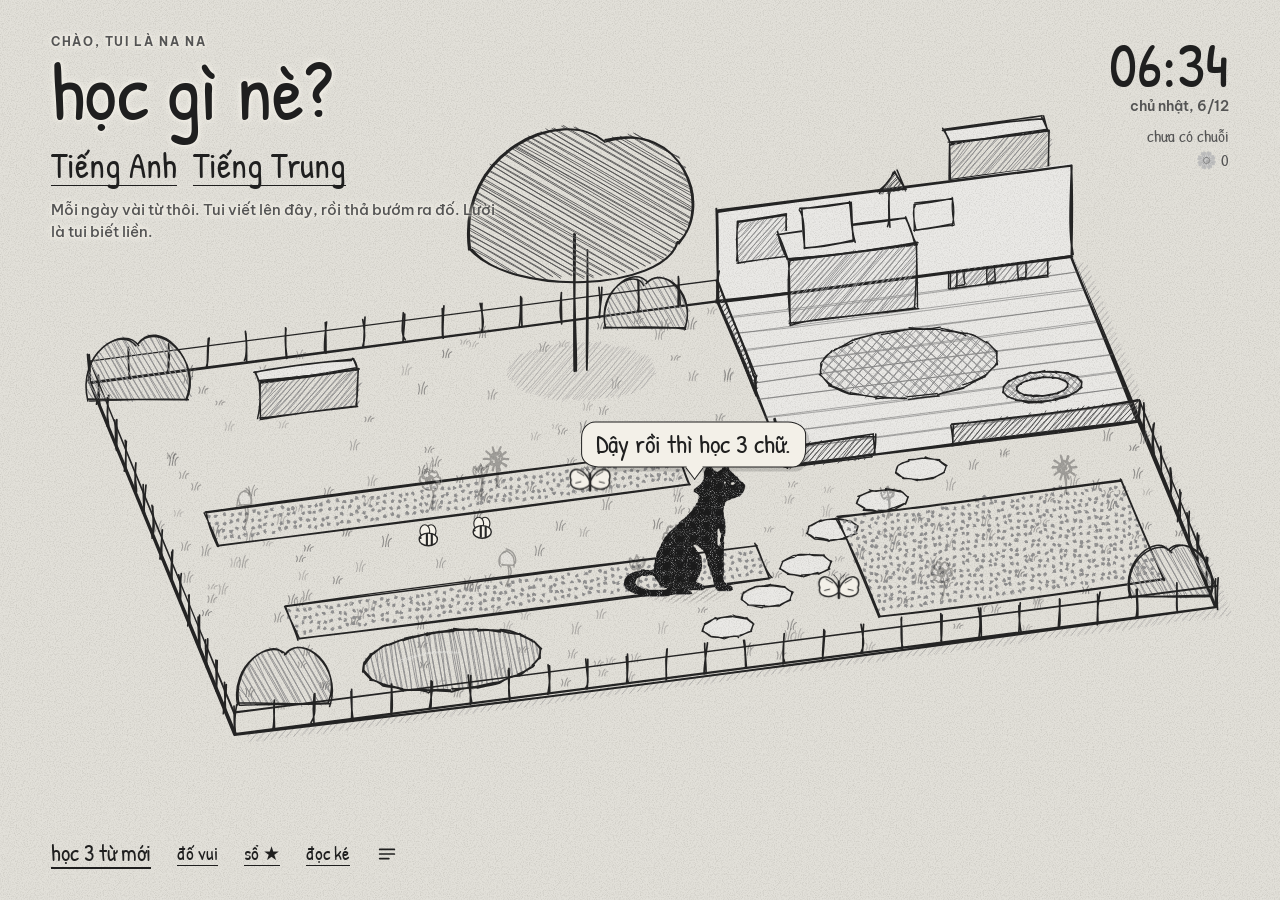
==== commit b450da5d: "Purrsona 1.1: mèo to + kháy định kỳ, đọc to, Sổ của tôi, Đọc cùng mèo, tiện ích Chrome Mèo đọc ké Co" ====
--- a/index.html
+++ b/index.html
@@ -5,6 +5,7 @@
 <meta name="viewport" content="width=device-width,initial-scale=1,viewport-fit=cover,user-scalable=no">
 <title>Purrsona · Mèo đanh đá dạy chữ</title>
 <meta name="description" content="Học từ vựng tiếng Anh và tiếng Trung mỗi ngày cùng một con mèo đanh đá, vẽ bằng chì trắng đen.">
+<meta name="purrsona-app" content="1">
 <meta name="theme-color" content="#F3F0E8">
 <meta name="apple-mobile-web-app-capable" content="yes">
 <meta name="apple-mobile-web-app-status-bar-style" content="default">
--- a/styles/app.css
+++ b/styles/app.css
@@ -267,9 +267,11 @@
 @keyframes buzz{to{transform:scaleY(.4)}}
 
 /* chữ mèo nói: viết tay cạnh mèo, không khung */
-.bubble{position:absolute;background:none;border:0;box-shadow:none;padding:0 0 14px;margin:0;font:400 clamp(1.05rem,2.6vmin,1.45rem)/1.15 var(--hand);color:var(--ink);white-space:nowrap;max-width:none;text-shadow:0 0 6px var(--paper),0 0 3px var(--paper),0 0 2px var(--paper)}
-.bubble::after{content:"";position:absolute;left:calc(50% + var(--tail,0px));bottom:0;width:14px;height:12px;margin-left:-4px;background:none;border:0;border-left:1.6px solid var(--ink);border-radius:0 0 0 10px;transform:rotate(-20deg)}
-.bubble.pop{animation:none;clip-path:inset(0 100% 0 0);animation:write .9s steps(18,end) forwards}
+.bubble{position:absolute;background:var(--paper);border:1.8px solid var(--ink);border-radius:14px 18px 13px 17px/16px 13px 18px 14px;box-shadow:3px 4px 0 rgba(20,20,20,.16);padding:7px 14px 8px;margin:0 0 4px;font:400 clamp(1.15rem,3vmin,1.6rem)/1.15 var(--hand);color:var(--ink);white-space:nowrap;max-width:min(80vw,520px);z-index:2000;pointer-events:none;transform-origin:50% 100%}
+.bubble::after{content:"";position:absolute;left:calc(50% + var(--tail,0px));bottom:-9px;width:14px;height:14px;margin-left:-7px;background:var(--paper);border-right:1.8px solid var(--ink);border-bottom:1.8px solid var(--ink);transform:rotate(45deg) skew(8deg,8deg)}
+.bubble.pop{animation:bubpop .28s cubic-bezier(.3,1.6,.5,1)}
+@keyframes bubpop{from{opacity:0;scale:.6}to{opacity:1;scale:1}}
+@media (prefers-reduced-motion:reduce){.bubble.pop{animation:none}}
 @keyframes write{to{clip-path:inset(-20px -20px -20px -20px)}}
 .fx-heart{font-size:26px}
 .cat-hit{left:-150px;top:-260px;width:300px;height:280px}
@@ -322,4 +324,22 @@
   .scribs{bottom:calc(var(--safe-b) + 56px)}
   .whisper{bottom:calc(var(--safe-b) + 56px);max-width:calc(100vw - 40px)}
 }
-@media (max-aspect-ratio:1/1){.tl{max-width:calc(100vw - 40px)}.tr{top:auto;bottom:calc(var(--safe-b) + 14px);right:calc(env(safe-area-inset-right,0px) + 18px)}.tr .clock{font-size:2rem}.tr .stat{display:none}.scribs{bottom:calc(var(--safe-b) + 96px)}}
+@media (max-aspect-ratio:1/1){.tl{max-width:calc(100vw - 40px)}.tr{top:auto;bottom:calc(var(--safe-b) + 60px);right:calc(env(safe-area-inset-right,0px) + 18px)}.tr .clock{font-size:1.9rem}.tr .stat{display:none}.whisper{max-width:calc(100vw - 150px)}.scribs{bottom:calc(var(--safe-b) + 104px)}.bl{right:calc(env(safe-area-inset-right,0px) + 18px);justify-content:space-between;gap:10px}}
+/* ---- v1.1: sổ của tôi, đọc cùng mèo, chạm chữ để nghe */
+.tabs.scroll{overflow-x:auto;scrollbar-width:none}.tabs.scroll::-webkit-scrollbar{display:none}
+.tabs.scroll button{flex:1 0 auto;padding:8px 10px;white-space:nowrap}.tabs button small{font:700 .7rem var(--ui,inherit);opacity:.7}
+.tapsay{cursor:pointer;text-decoration:underline dotted 1.5px;text-underline-offset:.18em;text-decoration-color:var(--ink-3)}
+.tapsay:hover{text-decoration-color:var(--ink)}
+.typo [data-star]{font:400 1.05rem var(--hand)}.typo [data-star].on{font-weight:700}
+.wlist.book .brow{display:grid;grid-template-columns:auto minmax(0,1fr) minmax(0,1.3fr) auto auto;gap:8px;align-items:center;padding:8px 2px;border-bottom:1.5px dashed var(--ink-3)}
+.brow .w{font:400 1.35rem/1.1 var(--hand)}.brow .w.zh{font-family:var(--zh)}.brow .vi{font-size:.85rem;color:var(--ink-2)}
+.brow .sp,.brow .bx{width:30px;height:30px;display:grid;place-items:center;border-radius:50%}.brow .sp .ico,.brow .bx .ico{width:16px;height:16px}
+.brow .bvi{width:100%;font:inherit;font-size:.85rem;padding:5px 8px;border:1.5px dashed var(--ink-2);border-radius:8px;background:var(--paper)}
+.brow .bctx{grid-column:2/-1;color:var(--ink-3);font-size:.75rem;line-height:1.3}
+.rbox{width:100%;min-height:130px;resize:vertical;font:inherit;font-size:.95rem;line-height:1.45;padding:10px 12px;border:2px solid var(--line);border-radius:var(--sk);background:var(--paper);color:var(--ink)}
+.rlim{text-align:right;margin:4px 0 0}
+.rsay{font:400 1.5rem/1.2 var(--hand);margin:16px 0 4px}
+.rchips{display:flex;flex-wrap:wrap;gap:6px}
+.rchip{display:inline-flex;flex-direction:column;align-items:flex-start;padding:5px 10px 6px;border:1.5px solid var(--line);border-radius:10px;font:400 1.15rem/1.05 var(--hand);text-align:left}
+.rchip small{font:400 .7rem/1.2 inherit;font-family:var(--ui,system-ui);color:var(--ink-3);max-width:150px;overflow:hidden;text-overflow:ellipsis;white-space:nowrap}
+.rchip.zh{font-family:var(--zh)}.rchip.k-m{background:var(--ink);color:var(--paper)}.rchip.k-m small{color:var(--paper);opacity:.75}.rchip.k-l{border-style:dashed}
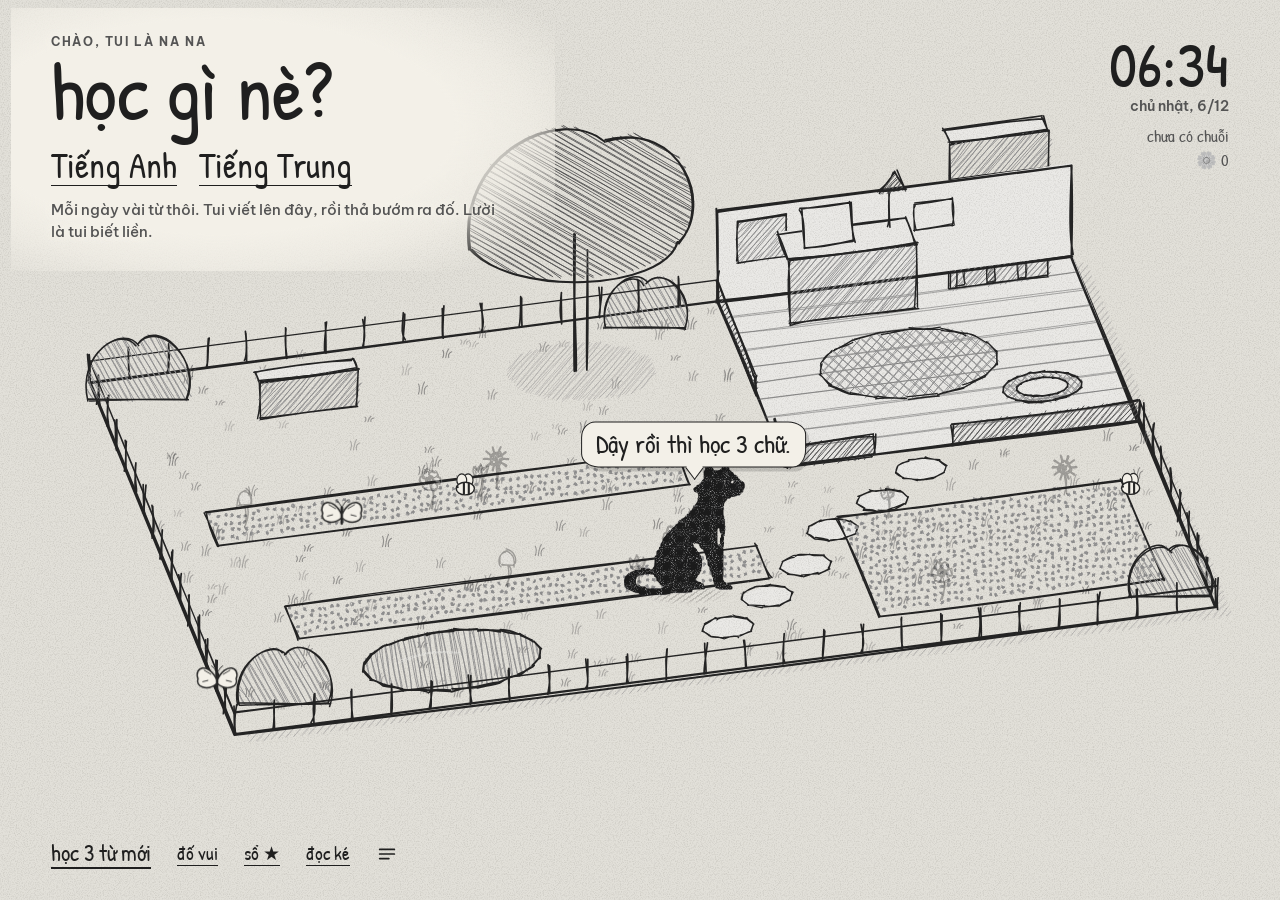
==== commit 6e0dc069: "Purrsona 1.3: mèo đi từ tốn + 7 việc mới, vùng chạm 44px, bướm đáp án đứng yên, giao diện iPhone, tu" ====
--- a/index.html
+++ b/index.html
@@ -11,7 +11,9 @@
 <meta name="apple-mobile-web-app-status-bar-style" content="default">
 <link rel="manifest" href="manifest.webmanifest">
 <link rel="icon" href="icons/icon.svg" type="image/svg+xml">
-<link rel="apple-touch-icon" href="icons/icon-192.png">
+<link rel="apple-touch-icon" href="icons/apple-touch-icon.png">
+<meta name="apple-mobile-web-app-title" content="Purrsona">
+<meta name="format-detection" content="telephone=no">
 <link rel="preload" href="assets/fonts/ph-latin-400.woff2" as="font" type="font/woff2" crossorigin>
 <link rel="stylesheet" href="styles/app.css">
 </head>
--- a/styles/app.css
+++ b/styles/app.css
@@ -343,3 +343,45 @@
 .rchip{display:inline-flex;flex-direction:column;align-items:flex-start;padding:5px 10px 6px;border:1.5px solid var(--line);border-radius:10px;font:400 1.15rem/1.05 var(--hand);text-align:left}
 .rchip small{font:400 .7rem/1.2 inherit;font-family:var(--ui,system-ui);color:var(--ink-3);max-width:150px;overflow:hidden;text-overflow:ellipsis;white-space:nowrap}
 .rchip.zh{font-family:var(--zh)}.rchip.k-m{background:var(--ink);color:var(--paper)}.rchip.k-m small{color:var(--paper);opacity:.75}.rchip.k-l{border-style:dashed}
+/* ---- chữ nóng hôm nay */
+.tl .why{font:500 .82rem/1.45 var(--font);color:var(--ink-2);margin-top:.6em;max-width:34em;padding-left:.7em;border-left:2px solid var(--ink-3)}
+.tl .why a{color:var(--ink-2);text-decoration:underline dotted;white-space:nowrap}
+.hlist{list-style:none;margin:0;padding:0}
+.hrow{display:grid;grid-template-columns:auto minmax(0,1fr) auto;gap:4px 10px;align-items:start;padding:10px 2px;border-bottom:1.5px dashed var(--ink-3)}
+.hrow .w{font:400 1.45rem/1.05 var(--hand)}.hrow .w.zh{font-family:var(--zh)}.hrow .ph{color:var(--ink-3);font-size:.78rem;margin-left:6px}
+.hrow .vi{display:block;font-size:.88rem;color:var(--ink)}.hrow .hw{display:block;font-size:.78rem;color:var(--ink-2);margin-top:3px}
+.hrow .hw a{color:var(--ink-2)}.hrow .tag{font:700 .62rem var(--font);text-transform:uppercase;letter-spacing:.06em;color:var(--ink-3)}
+.hrow [data-hstar]{font:400 1.05rem var(--hand);border-bottom:1.4px solid var(--ink)}.hrow .sp{width:30px;height:30px;display:grid;place-items:center;border-radius:50%}.hrow .sp .ico{width:16px;height:16px}
+.harch summary{cursor:pointer;font:400 1.15rem var(--hand);padding:8px 0}
+/* chữ trên tường đè lên hình vườn: lót một lớp giấy mờ phía sau để luôn đọc được */
+.tl{isolation:isolate}
+.tl::before{content:"";position:absolute;inset:-28px -48px -28px -40px;z-index:-1;pointer-events:none;background:radial-gradient(ellipse 75% 70% at 38% 45%,var(--paper) 58%,color-mix(in srgb,var(--paper) 70%,transparent) 76%,transparent 100%)}
+/* ---- 1.3: chạm dễ trúng (vùng chạm ≥ 44px mà không đổi bố cục) + iPhone */
+html{-webkit-text-size-adjust:100%}
+body{overscroll-behavior:none;-webkit-tap-highlight-color:transparent}
+button,a,[data-say],[data-w],.bfly{touch-action:manipulation;-webkit-tap-highlight-color:transparent}
+.typo,.bl,.hud{-webkit-user-select:none;user-select:none;-webkit-touch-callout:none}
+.tl .acts button,.tl .opts button,.bl button,.typo [data-star],.rchip,.hrow [data-hstar]{position:relative}
+.tl .acts button::after,.tl .opts button::after,.bl button::after,.hrow [data-hstar]::after{content:"";position:absolute;inset:-12px -8px}
+.tl .sp{width:2.3rem;height:2.3rem;position:relative}.tl .sp::after{content:"";position:absolute;inset:-6px}
+.tl .acts{gap:12px 22px}.tl .opts{gap:10px 22px}
+.tl .opts button{font-size:1.25rem;padding:4px 0}
+.bfly::after{content:"";position:absolute;inset:-18px -16px -34px}
+.bfly .tag{font-size:1.15rem;padding:3px 10px}
+.brow .sp,.brow .bx,.hrow .sp{width:40px;height:40px}
+.tabs button{min-height:40px}
+/* iOS phóng to khi ô nhập < 16px: giữ 16px */
+.rbox,.brow .bvi,input[type=text],input[type=url],input:not([type]){font-size:16px}
+/* chạm thì có phản hồi nhẹ */
+.tl .acts button:active,.bl button:active,.tl .opts button:active,.primary:active,.ghost:active,.rchip:active{transform:scale(.96);opacity:.75}
+@media (hover:none){.tl .acts button,.bl button{transition:transform .08s,opacity .08s}}
+/* điện thoại dọc: thanh dưới gọn, nằm trên vạch Home của iPhone */
+@media (max-aspect-ratio:1/1){
+  .bl{bottom:calc(var(--safe-b) + 10px);padding-top:6px}
+  .bl button{font-size:1.18rem}.bl button:first-child{font-size:1.35rem}
+  .tl{top:calc(var(--safe-t) + 14px)}
+  .tl .w{font-size:clamp(2.6rem,13vw,3.6rem)}
+  .tl .vi{font-size:clamp(1.35rem,6vw,1.7rem)}
+  .sheet{max-height:calc(100dvh - var(--safe-t) - 24px);padding-left:max(18px,env(safe-area-inset-left));padding-right:max(18px,env(safe-area-inset-right))}
+}
+.bfly .tag{white-space:normal;width:max-content;max-width:var(--tw,260px);text-align:center;line-height:1.12;overflow-wrap:anywhere}
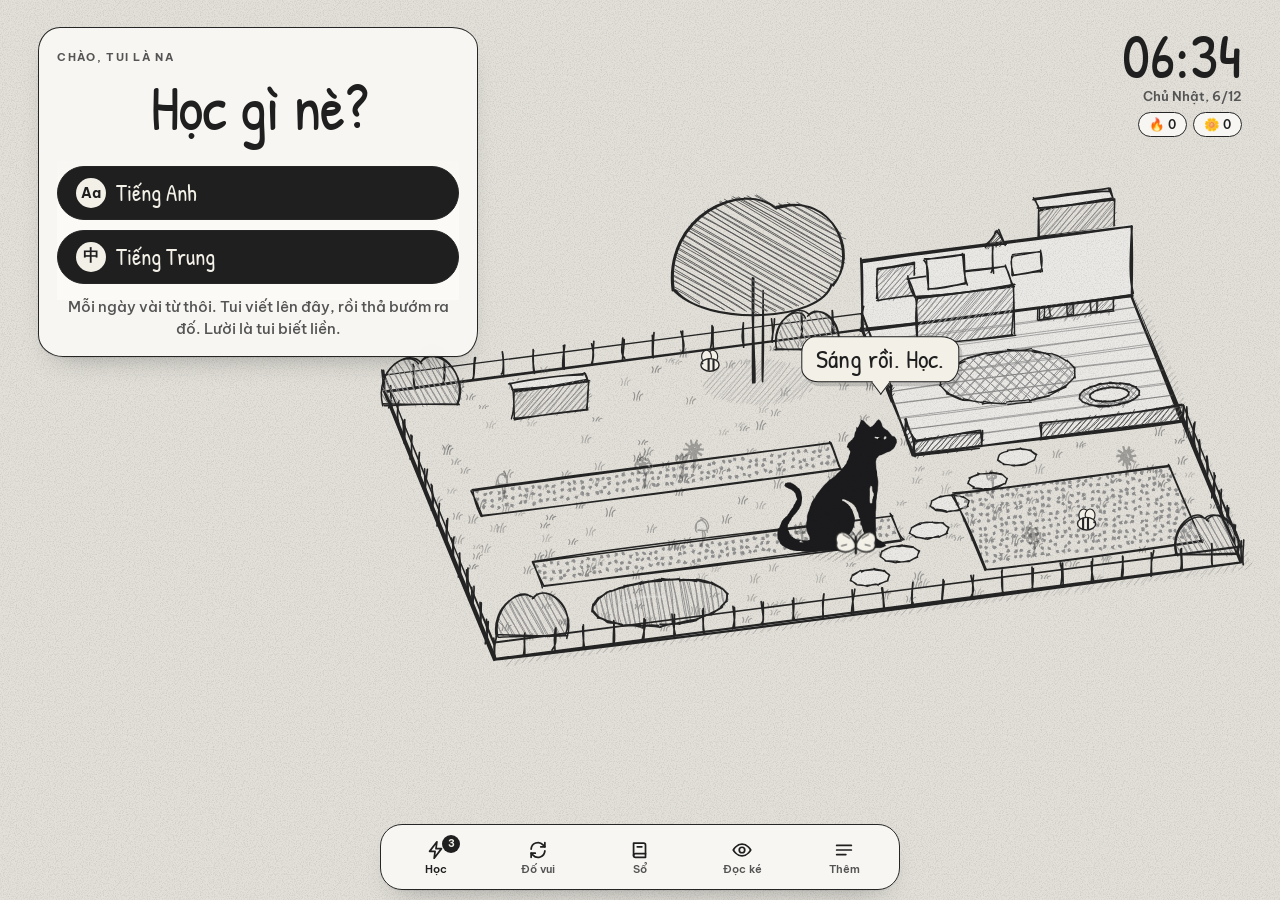
==== commit 86a04cf7: "Purrsona 2.0: giao diện mới (thẻ chữ, thanh tab), đọc to chắc chắn trên iPhone, mèo nhắc học (thông " ====
--- a/index.html
+++ b/index.html
@@ -20,6 +20,7 @@
 <body>
 <!-- bộ lọc "nét chì": viền rung nhẹ + hạt than chì trên mảng đen (mèo, mặt cận) -->
 <svg width="0" height="0" style="position:absolute" aria-hidden="true"><defs>
+  <pattern id="graphite" patternUnits="userSpaceOnUse" width="64" height="64"><image href="assets/graphite.png" width="64" height="64" style="image-rendering:pixelated"/></pattern>
   <filter id="pencil" x="-10%" y="-10%" width="120%" height="120%">
     <feTurbulence type="fractalNoise" baseFrequency="0.035" numOctaves="2" seed="3" result="n"/>
     <feDisplacementMap in="SourceGraphic" in2="n" scale="3.4" xChannelSelector="R" yChannelSelector="G" result="d"/>
--- a/styles/app.css
+++ b/styles/app.css
@@ -27,7 +27,10 @@
   --zh:"KaiTi","STKaiti","Kaiti SC","Noto Serif SC","Noto Serif CJK SC","Songti SC","SimSun",serif;
   --sk:16px 22px 15px 24px / 22px 15px 24px 17px;          /* bo góc "vẽ tay" */
   --sk2:255px 15px 225px 15px / 15px 225px 15px 255px;
-  --pop:3px 4px 0 var(--line);
+  --pop:0 1px 0 rgba(0,0,0,.05),0 14px 30px -18px rgba(0,0,0,.38);
+  --glass:color-mix(in srgb,var(--card) 88%,transparent);
+  --r-card:22px 26px 21px 25px/24px 21px 26px 22px;
+  --tap:44px;
   --spring:cubic-bezier(.3,1.45,.5,1);
   --safe-t:env(safe-area-inset-top,0px);--safe-b:env(safe-area-inset-bottom,0px);
 }
@@ -57,7 +60,8 @@
 .cat-flip{position:absolute;left:0;top:0;transform-origin:0 -110px}
 .cr{position:absolute}
 .cr svg,.cr canvas{display:block;width:100%;height:100%;overflow:visible}
-.cat-svg{filter:url(#pencil)}
+/* mèo: hạt chì bằng hoa văn ảnh (rẻ) thay vì bộ lọc SVG tính lại mỗi khung hình (làm giật trên iPhone) */
+.cat-svg .b{fill:url(#graphite)}
 .cat-svg .b{fill:var(--fur,#1d1d1f)}.cat-svg .gd{fill:var(--gold,#8c8c8c)}.cat-svg .pk{fill:var(--tongue,#b9b2b2)}
 .cat-svg .eyeb{fill:var(--eye,#F3F0E8);transition:fill .08s}.cat-svg .eyeg{fill:#141414;transition:opacity .08s}
 .cat-svg.blink .eyeb,.cat-svg.slowblink .eyeb{fill:var(--fur,#1d1d1f)}.cat-svg.blink .eyeg,.cat-svg.slowblink .eyeg{opacity:0!important}
@@ -276,61 +280,9 @@
 .fx-heart{font-size:26px}
 .cat-hit{left:-150px;top:-260px;width:300px;height:280px}
 
-/* ------------------------------------------------------------- CHỮ TRÊN HÌNH NỀN */
-.typo{position:absolute;inset:0;z-index:10;pointer-events:none;color:var(--ink)}
-.typo button{pointer-events:auto}
-.tl{position:absolute;left:calc(env(safe-area-inset-left,0px) + clamp(18px,4vw,56px));top:calc(var(--safe-t) + clamp(16px,4vh,48px));max-width:min(46vw,560px);pointer-events:auto}
-.tl>*{margin:0;text-shadow:0 0 8px var(--paper),0 0 4px var(--paper),0 0 2px var(--paper)}
-.tl .k{font:700 .72rem/1 var(--font);text-transform:uppercase;letter-spacing:.14em;color:var(--ink-2);margin-bottom:.5em}
-.tl .w{font:400 clamp(3rem,9vmin,6.4rem)/.95 var(--hand);letter-spacing:-.01em;display:flex;align-items:center;gap:.25em;flex-wrap:wrap}
-.tl .w.zh{font-family:var(--zh);font-size:clamp(3.2rem,10vmin,7rem)}
-.tl .w.vi{font-size:clamp(2.2rem,6.4vmin,4.2rem);line-height:1.05}
-.tl .ph{font:500 clamp(.9rem,2vmin,1.1rem) var(--font);color:var(--ink-2);margin-top:.35em}
-.tl .vi{font:400 clamp(1.5rem,3.8vmin,2.3rem)/1.1 var(--hand);margin-top:.15em}
-.tl .vi.small{font:500 .95rem/1.45 var(--font);color:var(--ink-2);max-width:30em;margin-top:.8em}
-.tl .ex{font:500 clamp(.85rem,1.9vmin,1.02rem)/1.45 var(--font);margin-top:.7em;max-width:34em}
-.tl .ex.zh{font-family:var(--zh);font-size:clamp(1rem,2.2vmin,1.2rem)}
-.tl .ex small,.tl .ex i{display:block;font-style:normal;color:var(--ink-2);font-family:var(--font);font-size:.9em}
-.tl .hint{font:400 1.15rem var(--hand);color:var(--ink-2);margin-top:.3em}
-.tl .acts{display:flex;gap:16px;flex-wrap:wrap;margin-top:1em}
-.tl .acts button,.tl .opts button,.bl button{font:400 1.2rem/1 var(--hand);color:var(--ink);padding:2px 0;border-bottom:1.6px solid var(--ink)}
-.tl .acts.big button{font-size:clamp(1.6rem,4vmin,2.2rem)}
-.tl .opts{display:flex;flex-wrap:wrap;gap:6px 18px;margin-top:.9em}
-.tl .opts button{font-size:1.15rem;border-bottom-style:dashed}
-.tl .opts button.zh{font-family:var(--zh)}
-.tl .opts button.right{background:var(--ink);color:var(--paper);padding:2px 8px;border-radius:6px}
-.tl .opts button.wrong{text-decoration:line-through;opacity:.5}
-.tl .res{font:400 1.5rem var(--hand);margin-top:.6em}
-.tl .sp{display:inline-grid;place-items:center;width:1.9rem;height:1.9rem;border:1.6px solid var(--line);border-radius:50%;vertical-align:middle;flex:none}
-.tl .sp .ico{width:15px;height:15px}
-.tl.in>*{animation:inkin .7s cubic-bezier(.2,.8,.3,1) both}
-.tl.in>*:nth-child(2){animation-delay:.08s}.tl.in>*:nth-child(3){animation-delay:.16s}.tl.in>*:nth-child(4){animation-delay:.24s}.tl.in>*:nth-child(5){animation-delay:.32s}.tl.in>*:nth-child(6){animation-delay:.4s}
-@keyframes inkin{from{opacity:0;clip-path:inset(0 100% 0 0);transform:translateY(4px)}to{opacity:1;clip-path:inset(-20px -40px -20px -20px);transform:none}}
-.tr{position:absolute;right:calc(env(safe-area-inset-right,0px) + clamp(18px,4vw,56px));top:calc(var(--safe-t) + clamp(16px,4vh,48px));text-align:right}
-.clock{font:400 clamp(2.4rem,7vmin,4.6rem)/.9 var(--hand)}
-.date{font:600 .85rem var(--font);color:var(--ink-2);margin-top:.3em}
-.stat{display:flex;flex-direction:column;gap:2px;margin-top:.6em;font:400 1.05rem var(--hand);color:var(--ink-2);filter:grayscale(1)}
-.bl{position:absolute;left:calc(env(safe-area-inset-left,0px) + clamp(18px,4vw,56px));bottom:calc(var(--safe-b) + clamp(14px,3.5vh,36px));display:flex;gap:clamp(14px,3vw,26px);align-items:center;pointer-events:auto}
-.bl button:first-child{font-size:1.45rem;border-bottom-width:2.4px}
-.bl [data-w=menu]{border:0;display:grid;place-items:center}
-.whisper{position:absolute;left:calc(env(safe-area-inset-left,0px) + clamp(18px,4vw,56px));bottom:calc(var(--safe-b) + clamp(52px,9vh,84px));max-width:min(80vw,520px);font:400 1.2rem/1.25 var(--hand);color:var(--ink-2);opacity:0;transition:opacity .6s;margin:0}
-.whisper.in{opacity:1;animation:inkin .6s both}
-.scribs{position:absolute;right:calc(env(safe-area-inset-right,0px) + clamp(18px,4vw,56px));bottom:calc(var(--safe-b) + clamp(14px,3.5vh,36px));display:flex;flex-direction:column;align-items:flex-end;gap:2px;pointer-events:none}
-.scrib{margin:0;font:400 1.25rem/1.15 var(--hand);color:#3a3a3a;transform:rotate(var(--rot,0deg));white-space:nowrap}
-.scrib.writing{clip-path:inset(0 100% 0 0);animation:write calc(var(--n,12) * 70ms + 300ms) steps(24,end) forwards}
-@media (max-width:620px),(max-aspect-ratio:1/1){
-  .tl{max-width:calc(100vw - 150px)}
-  .tr .stat{font-size:.95rem}
-  .scribs{bottom:calc(var(--safe-b) + 56px)}
-  .whisper{bottom:calc(var(--safe-b) + 56px);max-width:calc(100vw - 40px)}
-}
-@media (max-aspect-ratio:1/1){.tl{max-width:calc(100vw - 40px)}.tr{top:auto;bottom:calc(var(--safe-b) + 60px);right:calc(env(safe-area-inset-right,0px) + 18px)}.tr .clock{font-size:1.9rem}.tr .stat{display:none}.whisper{max-width:calc(100vw - 150px)}.scribs{bottom:calc(var(--safe-b) + 104px)}.bl{right:calc(env(safe-area-inset-right,0px) + 18px);justify-content:space-between;gap:10px}}
 /* ---- v1.1: sổ của tôi, đọc cùng mèo, chạm chữ để nghe */
 .tabs.scroll{overflow-x:auto;scrollbar-width:none}.tabs.scroll::-webkit-scrollbar{display:none}
 .tabs.scroll button{flex:1 0 auto;padding:8px 10px;white-space:nowrap}.tabs button small{font:700 .7rem var(--ui,inherit);opacity:.7}
-.tapsay{cursor:pointer;text-decoration:underline dotted 1.5px;text-underline-offset:.18em;text-decoration-color:var(--ink-3)}
-.tapsay:hover{text-decoration-color:var(--ink)}
-.typo [data-star]{font:400 1.05rem var(--hand)}.typo [data-star].on{font-weight:700}
 .wlist.book .brow{display:grid;grid-template-columns:auto minmax(0,1fr) minmax(0,1.3fr) auto auto;gap:8px;align-items:center;padding:8px 2px;border-bottom:1.5px dashed var(--ink-3)}
 .brow .w{font:400 1.35rem/1.1 var(--hand)}.brow .w.zh{font-family:var(--zh)}.brow .vi{font-size:.85rem;color:var(--ink-2)}
 .brow .sp,.brow .bx{width:30px;height:30px;display:grid;place-items:center;border-radius:50%}.brow .sp .ico,.brow .bx .ico{width:16px;height:16px}
@@ -344,8 +296,6 @@
 .rchip small{font:400 .7rem/1.2 inherit;font-family:var(--ui,system-ui);color:var(--ink-3);max-width:150px;overflow:hidden;text-overflow:ellipsis;white-space:nowrap}
 .rchip.zh{font-family:var(--zh)}.rchip.k-m{background:var(--ink);color:var(--paper)}.rchip.k-m small{color:var(--paper);opacity:.75}.rchip.k-l{border-style:dashed}
 /* ---- chữ nóng hôm nay */
-.tl .why{font:500 .82rem/1.45 var(--font);color:var(--ink-2);margin-top:.6em;max-width:34em;padding-left:.7em;border-left:2px solid var(--ink-3)}
-.tl .why a{color:var(--ink-2);text-decoration:underline dotted;white-space:nowrap}
 .hlist{list-style:none;margin:0;padding:0}
 .hrow{display:grid;grid-template-columns:auto minmax(0,1fr) auto;gap:4px 10px;align-items:start;padding:10px 2px;border-bottom:1.5px dashed var(--ink-3)}
 .hrow .w{font:400 1.45rem/1.05 var(--hand)}.hrow .w.zh{font-family:var(--zh)}.hrow .ph{color:var(--ink-3);font-size:.78rem;margin-left:6px}
@@ -354,18 +304,10 @@
 .hrow [data-hstar]{font:400 1.05rem var(--hand);border-bottom:1.4px solid var(--ink)}.hrow .sp{width:30px;height:30px;display:grid;place-items:center;border-radius:50%}.hrow .sp .ico{width:16px;height:16px}
 .harch summary{cursor:pointer;font:400 1.15rem var(--hand);padding:8px 0}
 /* chữ trên tường đè lên hình vườn: lót một lớp giấy mờ phía sau để luôn đọc được */
-.tl{isolation:isolate}
-.tl::before{content:"";position:absolute;inset:-28px -48px -28px -40px;z-index:-1;pointer-events:none;background:radial-gradient(ellipse 75% 70% at 38% 45%,var(--paper) 58%,color-mix(in srgb,var(--paper) 70%,transparent) 76%,transparent 100%)}
 /* ---- 1.3: chạm dễ trúng (vùng chạm ≥ 44px mà không đổi bố cục) + iPhone */
 html{-webkit-text-size-adjust:100%}
 body{overscroll-behavior:none;-webkit-tap-highlight-color:transparent}
 button,a,[data-say],[data-w],.bfly{touch-action:manipulation;-webkit-tap-highlight-color:transparent}
-.typo,.bl,.hud{-webkit-user-select:none;user-select:none;-webkit-touch-callout:none}
-.tl .acts button,.tl .opts button,.bl button,.typo [data-star],.rchip,.hrow [data-hstar]{position:relative}
-.tl .acts button::after,.tl .opts button::after,.bl button::after,.hrow [data-hstar]::after{content:"";position:absolute;inset:-12px -8px}
-.tl .sp{width:2.3rem;height:2.3rem;position:relative}.tl .sp::after{content:"";position:absolute;inset:-6px}
-.tl .acts{gap:12px 22px}.tl .opts{gap:10px 22px}
-.tl .opts button{font-size:1.25rem;padding:4px 0}
 .bfly::after{content:"";position:absolute;inset:-18px -16px -34px}
 .bfly .tag{font-size:1.15rem;padding:3px 10px}
 .brow .sp,.brow .bx,.hrow .sp{width:40px;height:40px}
@@ -373,15 +315,141 @@
 /* iOS phóng to khi ô nhập < 16px: giữ 16px */
 .rbox,.brow .bvi,input[type=text],input[type=url],input:not([type]){font-size:16px}
 /* chạm thì có phản hồi nhẹ */
-.tl .acts button:active,.bl button:active,.tl .opts button:active,.primary:active,.ghost:active,.rchip:active{transform:scale(.96);opacity:.75}
-@media (hover:none){.tl .acts button,.bl button{transition:transform .08s,opacity .08s}}
 /* điện thoại dọc: thanh dưới gọn, nằm trên vạch Home của iPhone */
 @media (max-aspect-ratio:1/1){
-  .bl{bottom:calc(var(--safe-b) + 10px);padding-top:6px}
-  .bl button{font-size:1.18rem}.bl button:first-child{font-size:1.35rem}
-  .tl{top:calc(var(--safe-t) + 14px)}
-  .tl .w{font-size:clamp(2.6rem,13vw,3.6rem)}
-  .tl .vi{font-size:clamp(1.35rem,6vw,1.7rem)}
   .sheet{max-height:calc(100dvh - var(--safe-t) - 24px);padding-left:max(18px,env(safe-area-inset-left));padding-right:max(18px,env(safe-area-inset-right))}
 }
 .bfly .tag{white-space:normal;width:max-content;max-width:var(--tw,260px);text-align:center;line-height:1.12;overflow-wrap:anywhere}
+
+/* =====================================================================
+   GIAO DIỆN 2.0 – thẻ chữ, thanh tab nổi, nút viên thuốc. Một ngôn ngữ cho cả app:
+   giấy mờ + viền mực 1.6px + bo lệch nhẹ + bóng mềm; nút cao ≥ 44px; chữ tay cho nội dung, chữ thường cho nhãn.
+   ===================================================================== */
+.typo{position:absolute;inset:0;z-index:10;pointer-events:none;color:var(--ink);-webkit-user-select:none;user-select:none;-webkit-touch-callout:none}
+.typo>*{pointer-events:auto}.typo .scribs,.typo .whisper{pointer-events:none}
+.hud{-webkit-user-select:none;user-select:none}
+/* ---- đầu trang: giờ + chuỗi */
+.hdr{position:absolute;right:calc(env(safe-area-inset-right,0px) + clamp(16px,3vw,40px));top:calc(var(--safe-t) + clamp(14px,3vh,36px));display:flex;flex-direction:column;align-items:flex-end;gap:8px;pointer-events:none}
+.when{display:flex;flex-direction:column;align-items:flex-end}
+.clock{font:400 clamp(2.6rem,7vmin,4.6rem)/.9 var(--hand)}
+.date{font:600 .8rem var(--font);color:var(--ink-2);margin-top:4px;text-transform:capitalize}
+.chips{display:flex;gap:6px}
+.chip-s{font:600 .78rem var(--font);padding:4px 10px;border-radius:999px;background:var(--glass);border:1.4px solid var(--line);-webkit-backdrop-filter:blur(6px);backdrop-filter:blur(6px)}
+/* ---- thẻ chữ */
+.card{position:absolute;left:calc(env(safe-area-inset-left,0px) + clamp(14px,3vw,40px));top:calc(var(--safe-t) + clamp(14px,3vh,36px));width:min(440px,44vw);max-height:calc(100dvh - var(--safe-t) - var(--safe-b) - 130px);overflow:auto;overscroll-behavior:contain;scrollbar-width:none;
+  background:var(--glass);-webkit-backdrop-filter:blur(8px) saturate(1.05);backdrop-filter:blur(8px) saturate(1.05);border:1.6px solid var(--line);border-radius:var(--r-card);box-shadow:var(--pop);padding:14px 18px 16px}
+.card::-webkit-scrollbar{display:none}
+.card>*{margin:0}
+.c-top{display:flex;align-items:center;justify-content:space-between;gap:8px;min-height:32px;margin-bottom:4px}
+.kick{font:700 .68rem/1.2 var(--font);text-transform:uppercase;letter-spacing:.12em;color:var(--ink-2)}
+.c-word{display:flex;align-items:center;gap:12px;flex-wrap:wrap}
+.card .w{font:400 clamp(2.5rem,7vmin,4.3rem)/.95 var(--hand);letter-spacing:-.01em;margin:0;cursor:pointer;overflow-wrap:anywhere}
+.card .w.zh{font-family:var(--zh);font-size:clamp(2.7rem,8vmin,4.8rem)}
+.card .w.vi{font-size:clamp(1.8rem,5.4vmin,2.8rem);line-height:1.05;cursor:default}
+.card .ph{font:500 .9rem var(--font);color:var(--ink-2);margin-top:6px}
+.card .vi:not(.w){font:400 clamp(1.4rem,3.6vmin,1.8rem)/1.15 var(--hand);margin-top:4px}
+.card .lead{font:500 .92rem/1.5 var(--font);color:var(--ink-2);margin-top:12px}
+.card .hint{font:400 1.12rem var(--hand);color:var(--ink-2);margin-top:8px}
+.exbox{display:grid;grid-template-columns:1fr auto;gap:10px;align-items:start;margin-top:12px;padding:10px 12px;background:color-mix(in srgb,var(--paper-2) 75%,transparent);border-radius:14px}
+.exbox p{margin:0}.ex{font:500 .95rem/1.45 var(--font)}.ex.zh{font-family:var(--zh);font-size:1.1rem}
+.exph{font:500 .8rem/1.4 var(--font);color:var(--ink-2);margin-top:2px!important}.exvi{font:500 .84rem/1.45 var(--font);color:var(--ink-2);margin-top:4px!important}
+.why{font:500 .8rem/1.5 var(--font);color:var(--ink-2);margin-top:10px!important}
+.why b{font:700 .62rem var(--font);text-transform:uppercase;letter-spacing:.1em;margin-right:4px;color:var(--ink)}
+.why a{color:var(--ink-2);text-decoration:underline dotted;text-underline-offset:2px;white-space:nowrap}
+/* ---- nút */
+.ib{position:relative;flex:none;width:40px;height:40px;display:grid;place-items:center;border-radius:50%;border:1.5px solid var(--line);background:var(--card);color:var(--ink);transition:transform .12s,background .15s}
+.ib .ico{width:19px;height:19px}.ib.sm{width:34px;height:34px}.ib.sm .ico{width:16px;height:16px}
+.ib::after{content:"";position:absolute;inset:-5px}
+.ib.star{border-color:transparent;background:none}.ib.star.on .ico path{fill:currentColor}
+.ib:active{transform:scale(.92)}
+.acts{display:flex;flex-wrap:wrap;gap:10px;margin-top:16px!important}.acts.stack{flex-direction:column;align-items:stretch}
+.btn{position:relative;display:inline-flex;align-items:center;justify-content:center;gap:6px;min-height:var(--tap);padding:0 18px;border-radius:999px;border:1.6px solid var(--line);background:var(--card);color:var(--ink);font:400 1.2rem/1 var(--hand);transition:transform .1s,opacity .1s;white-space:nowrap}
+.btn .ico{width:18px;height:18px}.btn.pri{background:var(--ink);color:var(--paper)}
+.btn.text{border-color:transparent;background:none;padding:0 8px;text-decoration:underline;text-underline-offset:4px}
+.btn.big{min-height:54px;font-size:1.45rem;justify-content:flex-start;padding:0 18px}
+.btn .flag{display:inline-grid;place-items:center;width:30px;height:30px;border-radius:50%;background:var(--paper);color:var(--ink);font:700 .85rem var(--font);margin-right:4px}.btn .flag.zh{font-family:var(--zh);font-size:1rem}
+.btn:active,.opt:active,.primary:active,.ghost:active,.rchip:active{transform:scale(.97);opacity:.8}
+/* ---- đáp án */
+.opts{display:grid;grid-template-columns:1fr 1fr;gap:8px;margin-top:12px!important}.opts.one{grid-template-columns:1fr}
+.opt{position:relative;display:flex;align-items:center;gap:10px;min-height:50px;padding:8px 12px;border:1.6px solid var(--line);border-radius:14px;background:var(--card);font:400 1.2rem/1.15 var(--hand);text-align:left}
+.opt.zh{font-family:var(--zh)}
+.opt i{flex:none;display:grid;place-items:center;width:22px;height:22px;border-radius:50%;border:1.3px solid var(--ink-3);font:700 .7rem var(--font);font-style:normal;color:var(--ink-2)}
+.opt.right{background:var(--ink);color:var(--paper)}.opt.right i{border-color:var(--paper);color:var(--paper)}
+.opt.wrong{text-decoration:line-through;opacity:.45}.opt:disabled{cursor:default}
+.res{display:flex;align-items:center;gap:8px;margin-top:14px!important;font:400 1.4rem var(--hand)}.res .ico{width:22px;height:22px}.res.bad b{font-weight:400;text-decoration:underline}
+.card.in>*{animation:inkin .55s cubic-bezier(.2,.8,.3,1) both}
+.card.in>*:nth-child(2){animation-delay:.05s}.card.in>*:nth-child(3){animation-delay:.1s}.card.in>*:nth-child(4){animation-delay:.15s}.card.in>*:nth-child(5){animation-delay:.2s}.card.in>*:nth-child(6){animation-delay:.25s}.card.in>*:nth-child(7){animation-delay:.3s}
+@keyframes inkin{from{opacity:0;transform:translateY(6px)}to{opacity:1;transform:none}}
+/* ---- thanh tab nổi */
+.tabbar{position:absolute;left:50%;bottom:calc(var(--safe-b) + 10px);transform:translateX(-50%);width:min(520px,calc(100% - 20px));display:grid;grid-template-columns:repeat(5,1fr);gap:2px;padding:5px;background:var(--glass);-webkit-backdrop-filter:blur(10px) saturate(1.05);backdrop-filter:blur(10px) saturate(1.05);border:1.6px solid var(--line);border-radius:22px;box-shadow:var(--pop)}
+.tabbar button{position:relative;display:flex;flex-direction:column;align-items:center;justify-content:center;gap:3px;min-height:54px;border-radius:16px;font:600 .7rem/1 var(--font);color:var(--ink-2);transition:background .15s,transform .1s}
+.tabbar button .ico{width:22px;height:22px;color:var(--ink)}
+.tabbar button:active{transform:scale(.95);background:color-mix(in srgb,var(--ink) 8%,transparent)}
+.tabbar [data-w=learn]{color:var(--ink)}
+.badge{position:absolute;top:5px;left:calc(50% + 6px);min-width:18px;height:18px;padding:0 5px;border-radius:999px;background:var(--ink);color:var(--paper);font:700 .62rem/18px var(--font);text-align:center}
+/* ---- lời nhắn ngắn (toast) + chữ mèo viết lề */
+.whisper{position:absolute;left:50%;bottom:calc(var(--safe-b) + 86px);transform:translate(-50%,8px);max-width:min(92vw,460px);margin:0;padding:9px 16px;border-radius:999px;background:var(--ink);color:var(--paper);font:400 1.1rem/1.25 var(--hand);text-align:center;opacity:0;transition:opacity .25s,transform .25s}
+.whisper.in{opacity:1;transform:translate(-50%,0)}
+.scribs{position:absolute;right:calc(env(safe-area-inset-right,0px) + clamp(16px,3vw,40px));bottom:calc(var(--safe-b) + 92px);display:flex;flex-direction:column;align-items:flex-end;gap:2px}
+.scrib{margin:0;font:400 1.2rem/1.15 var(--hand);color:#3a3a3a;transform:rotate(var(--rot,0deg));white-space:nowrap}
+.scrib.writing{clip-path:inset(0 100% 0 0);animation:write calc(var(--n,12) * 70ms + 300ms) steps(24,end) forwards}
+/* ---- bảng trượt: cùng ngôn ngữ nút */
+.sheet{border-width:1.6px;border-radius:26px 26px 0 0;box-shadow:0 -12px 40px -20px rgba(0,0,0,.35)}
+.primary,.ghost,.locked{min-height:48px;border-width:1.6px;border-radius:999px;box-shadow:none;font-size:1.25rem}
+.primary{background:var(--ink);color:var(--paper)}
+.tabs{gap:4px;padding:4px;border:1.4px solid var(--line);border-radius:999px;background:var(--paper)}
+.tabs button{border:0;border-radius:999px;min-height:38px}
+.tabs button.on{background:var(--ink);color:var(--paper)}
+.rchip,.hrow [data-hstar]{position:relative}
+.hrow [data-hstar]::after{content:"";position:absolute;inset:-12px -8px}
+/* ---- màn dọc (điện thoại) */
+@media (max-aspect-ratio:1/1){
+  .hdr{left:calc(env(safe-area-inset-left,0px) + 14px);right:calc(env(safe-area-inset-right,0px) + 14px);top:calc(var(--safe-t) + 8px);flex-direction:row;align-items:center;justify-content:space-between}
+  .when{flex-direction:row;align-items:baseline;gap:8px}.clock{font-size:1.5rem}.date{margin:0}
+  .card{left:calc(env(safe-area-inset-left,0px) + 10px);right:calc(env(safe-area-inset-right,0px) + 10px);width:auto;top:calc(var(--safe-t) + 46px);max-height:calc(58dvh - var(--safe-t));padding:12px 16px 14px}
+  .card .w{font-size:clamp(2.4rem,12vw,3.4rem)}.card .w.zh{font-size:clamp(2.6rem,13vw,3.6rem)}
+  .scribs{display:none}
+}
+@media (max-width:360px){.opts{grid-template-columns:1fr}.tabbar button{font-size:.62rem}}
+.remind{border:1.4px solid var(--line);border-radius:18px;padding:4px 12px 10px;margin-bottom:12px}
+.remind .row:first-child span{display:flex;align-items:center;gap:8px;font-weight:600}.remind .ico{width:18px;height:18px}
+.btn.sm{min-height:36px;padding:0 16px;font-size:1.1rem}
+/* nút chính luôn thấy: dính đáy thẻ khi nội dung dài */
+.card .acts,.card .res{position:sticky;bottom:-16px;margin-bottom:-16px!important;padding:12px 0 16px;background:linear-gradient(to bottom,transparent,var(--card) 35%)}
+@media (max-aspect-ratio:1/1){
+  .card .why{display:-webkit-box;-webkit-line-clamp:2;-webkit-box-orient:vertical;overflow:hidden}
+  .card .vi:not(.w){font-size:1.35rem}.exbox{padding:8px 10px;margin-top:10px}.ex{font-size:.9rem}
+  .card .acts{bottom:-14px;margin-bottom:-14px!important}
+}
+/* cài đặt: danh sách nhóm kiểu iOS – một khung, vạch ngăn giữa các dòng (thay cho mỗi dòng một khung) */
+.settings{gap:0;border:1.4px solid var(--line);border-radius:18px;overflow:hidden;background:var(--card)}
+.settings>.row,.settings>label.row,.settings>button.row{border:0;border-radius:0;border-top:1px solid color-mix(in srgb,var(--ink) 12%,transparent);min-height:52px;padding:10px 14px}
+.settings>.row:first-child,.settings>.remind+.row{border-top:0}
+.settings>.remind{border:0;border-bottom:1.4px solid var(--line);border-radius:0;margin:0;padding:4px 0 12px;background:color-mix(in srgb,var(--paper-2) 45%,transparent)}
+.remind .row{border:0;background:none;min-height:50px}
+.remind .muted,.remind .ghost,.remind .locked{margin-left:14px;margin-right:14px;width:calc(100% - 28px)}
+.settings h3,.settings>p{padding:0 14px}
+.row input[type=checkbox]{border-width:1.6px;width:50px;height:30px;border-radius:15px}.row input[type=checkbox]::after{width:22px;height:22px;top:2.5px;left:2.5px}.row input[type=checkbox]:checked{background:var(--ink)}.row input[type=checkbox]:checked::after{background:var(--paper)}
+.seg button{min-height:34px}
+.sh-head .ic{width:40px;height:40px;display:grid;place-items:center;border:1.5px solid var(--line);border-radius:50%;background:var(--card)}
+.hrow [data-hstar]{border:0}.hrow [data-hstar]::after{inset:-6px}
+
+.talkfx{position:absolute;inset:0;z-index:30;pointer-events:none}.talkfx>*{position:absolute;left:0;top:0}
+.card .src{margin-top:4px!important;font:600 .78rem var(--font)}.card .src a{display:inline-flex;align-items:center;min-height:32px;color:var(--ink-2);text-decoration:underline dotted;text-underline-offset:3px}
+.card .acts,.card .res{background:linear-gradient(to bottom,transparent,color-mix(in srgb,var(--card) 94%,transparent) 40%)}
+/* điện thoại xoay ngang: lời nhắn nằm góc phải trên thanh tab, không đè nút của thẻ */
+@media (max-height:500px) and (orientation:landscape){
+  .whisper{left:auto;right:calc(env(safe-area-inset-right,0px) + 14px);transform:translateY(8px);bottom:calc(var(--safe-b) + 78px);max-width:44vw}
+  .whisper.in{transform:none}
+  .card{max-height:calc(100dvh - var(--safe-t) - var(--safe-b) - 96px)}
+  .tabbar button{min-height:46px}.clock{font-size:2.2rem}
+}
+.bubble.side::after{display:none}
+.bubble.side::before{content:"";position:absolute;left:-9px;bottom:12px;width:13px;height:13px;background:var(--paper);border-left:1.8px solid var(--ink);border-bottom:1.8px solid var(--ink);transform:rotate(45deg)}
+.bubble.side.left::before{left:auto;right:-9px;border-left:0;border-bottom:0;border-right:1.8px solid var(--ink);border-top:1.8px solid var(--ink)}
+/* màn dọc thấp (iPhone SE/8…): thẻ gọn – ví dụ, lý do, nguồn ẩn sau nút "Ví dụ" để chừa chỗ cho mèo */
+.card .more{display:none}
+@media (max-aspect-ratio:1/1) and (max-height:760px){
+  .card .more{display:inline-flex}
+  .card:not(.open) .exbox,.card:not(.open) .why,.card:not(.open) .src{display:none}
+}
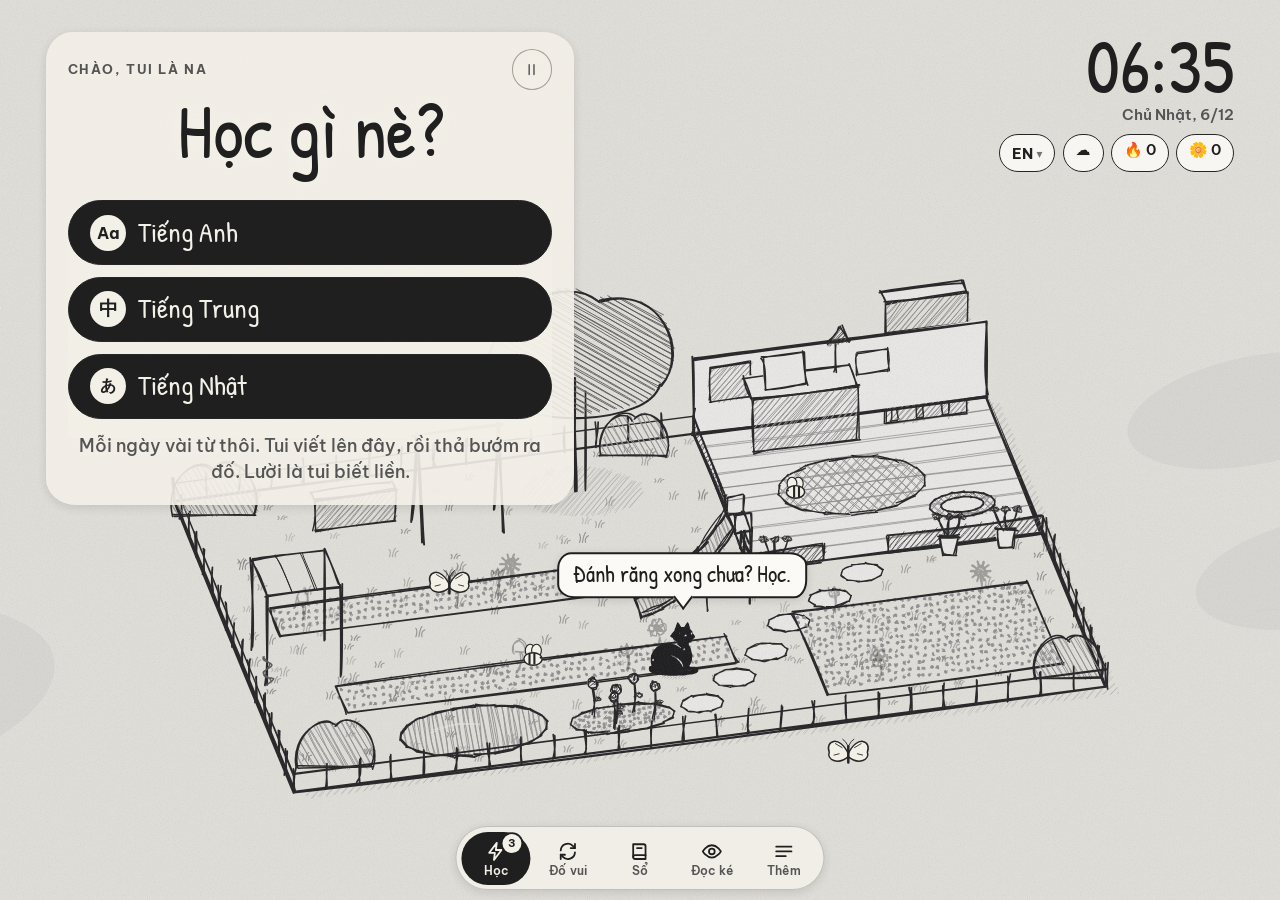
==== commit 7af2fc12: "Purrsona 2.7: nhẹ hơn cho điện thoại & tablet đời cũ, giữ nguyên tính năng và hoạt hình - Chế độ máy" ====
--- a/index.html
+++ b/index.html
@@ -38,6 +38,17 @@
     <ellipse cx="51" cy="72" rx="4.5" ry="5.5"/><ellipse cx="69" cy="72" rx="4.5" ry="5.5"/>
     <path d="M16 110 C40 104 80 104 104 110"/></svg>
   <h1>Purrsona</h1><p>Mèo đang mài bút chì…</p><div class="boot-bar"><i></i></div></div></div>
-<script type="module" src="src/main.js"></script>
+<!-- máy mới chạy thẳng src/ (module); máy cũ (iOS 12–14, Android Chrome cũ) chạy bản đóng gói legacy/app.js -->
+<script>
+(function () {
+  var modern = false;
+  try { new Function("var a = {}; a?.b; a.c ??= 1; a.d ||= 2;"); modern = "noModule" in HTMLScriptElement.prototype; } catch (e) {}
+  if (/[?&]legacy=1/.test(location.search)) modern = false;
+  var s = document.createElement("script");
+  if (modern) { s.type = "module"; s.src = "src/main.js"; } else { s.src = "legacy/app.js"; document.documentElement.className += " legacy"; }
+  s.onerror = function () { var b = document.getElementById("boot"); if (b) b.innerHTML = "<p>Không tải được app. Thử tải lại trang.</p>"; };
+  document.body.appendChild(s);
+})();
+</script>
 </body>
 </html>
--- a/styles/app.css
+++ b/styles/app.css
@@ -56,7 +56,7 @@
 @keyframes bootbar{from{transform:translateX(-100%)}to{transform:translateX(260%)}}
 
 /* ------------------------------------------------------------- mèo (than chì) */
-.cat{transform-origin:0 0;will-change:transform}
+.cat{transform-origin:0 0}
 .cat-flip{position:absolute;left:0;top:0;transform-origin:0 -110px}
 .cr{position:absolute}
 .cr svg,.cr canvas{display:block;width:100%;height:100%;overflow:visible}
@@ -256,7 +256,7 @@
 .topfx{position:absolute;inset:0;z-index:5;pointer-events:none}
 .topfx>*{position:absolute;left:0;top:0}
 /* bướm & ong */
-.bfly{width:44px;height:36px;margin:-18px 0 0 -22px;pointer-events:auto;cursor:pointer;will-change:transform;transition:opacity .4s}
+.bfly{width:44px;height:36px;margin:-18px 0 0 -22px;pointer-events:auto;cursor:pointer;transition:opacity .4s}
 .bfly svg{width:100%;height:100%;overflow:visible;display:block}
 .bfly .wing{transform-origin:0 0;animation:flap .18s ease-in-out infinite alternate}
 @keyframes flap{to{transform:scaleX(.25)}}
@@ -447,9 +447,319 @@
 .bubble.side::after{display:none}
 .bubble.side::before{content:"";position:absolute;left:-9px;bottom:12px;width:13px;height:13px;background:var(--paper);border-left:1.8px solid var(--ink);border-bottom:1.8px solid var(--ink);transform:rotate(45deg)}
 .bubble.side.left::before{left:auto;right:-9px;border-left:0;border-bottom:0;border-right:1.8px solid var(--ink);border-top:1.8px solid var(--ink)}
-/* màn dọc thấp (iPhone SE/8…): thẻ gọn – ví dụ, lý do, nguồn ẩn sau nút "Ví dụ" để chừa chỗ cho mèo */
-.card .more{display:none}
-@media (max-aspect-ratio:1/1) and (max-height:760px){
-  .card .more{display:inline-flex}
-  .card:not(.open) .exbox,.card:not(.open) .why,.card:not(.open) .src{display:none}
+
+/* =====================================================================
+   2.1 – THẺ CHỮ NHỎ (widget góc màn hình): mặc định chỉ chữ + nghĩa + 1 nút. Chạm thẻ để mở rộng.
+   ===================================================================== */
+.card .x-open{display:none}
+.card.mini{width:auto;max-width:min(330px,calc(100vw - 24px));padding:10px 14px 12px;border-radius:18px 21px 17px 20px/19px 17px 21px 18px}
+.card.mini:not(.open){overflow:hidden}
+.card.mini:not(.open) .c-top{min-height:22px;margin-bottom:0}
+.card.mini:not(.open) .c-top .star,.card.mini:not(.open) .ph,.card.mini:not(.open) .exbox,.card.mini:not(.open) .why,.card.mini:not(.open) .src,.card.mini:not(.open) .opts{display:none}
+.card.mini:not(.open) .w{font-size:clamp(1.9rem,6vmin,2.4rem)}.card.mini:not(.open) .w.zh{font-size:clamp(2rem,6.4vmin,2.6rem)}.card.mini:not(.open) .w.vi{font-size:1.4rem}
+.card.mini:not(.open) .c-word{gap:8px;flex-wrap:nowrap}.card.mini:not(.open) .c-word .ib{width:34px;height:34px}.card.mini:not(.open) .c-word .ib .ico{width:16px;height:16px}
+.card.mini:not(.open) .vi:not(.w){font-size:1.15rem;margin-top:2px;display:-webkit-box;-webkit-line-clamp:2;-webkit-box-orient:vertical;overflow:hidden}
+.card.mini:not(.open) .hint{font-size:1rem;margin-top:4px}
+.card.mini:not(.open) .acts{position:static;margin:8px 0 0!important;padding:0;background:none;gap:6px}
+.card.mini:not(.open) .acts .btn{min-height:38px;font-size:1.05rem;padding:0 14px}.card.mini:not(.open) .acts .btn.text{padding:0 6px}
+.card.mini:not(.open) .res{position:static;margin:6px 0 0!important;padding:0;background:none;font-size:1.15rem}
+.card.mini:not(.open){cursor:pointer}
+.card.mini.open{width:min(440px,calc(100vw - 20px))}
+.card.mini.open .x-mini{display:none}.card.mini.open .x-open{display:inline-flex}
+.card.big .x-mini{display:none}
+@media (max-aspect-ratio:1/1){
+  .card.mini:not(.open){right:auto;max-width:calc(100vw - 20px)}
+  .card.mini.open{right:calc(env(safe-area-inset-right,0px) + 10px);width:auto}
 }
+/* ---- thời tiết */
+.wx{position:absolute;left:0;top:0;z-index:2;pointer-events:none}
+.wxfog{position:absolute;inset:0;z-index:2;pointer-events:none;background:#4a4d55;mix-blend-mode:multiply;opacity:0;transition:opacity 3s}
+.viewport::before{content:"";position:absolute;inset:0;z-index:2;pointer-events:none;background:radial-gradient(120% 90% at 100% 0%,#fff 0%,rgba(255,255,255,.55) 35%,transparent 70%);mix-blend-mode:screen;opacity:calc(var(--sunA,0) * .55);transition:opacity 3s}
+.viewport[data-wx=hot] .spr[data-id=tree]{filter:drop-shadow(10px 14px 0 rgba(0,0,0,.18))}
+.card.mini:not(.open){max-width:min(300px,calc(100vw - 24px));padding:8px 12px 10px}
+.card.mini:not(.open) .kick{font-size:.6rem}
+.card.mini:not(.open) .w{font-size:clamp(1.7rem,5.4vmin,2.1rem)}
+.card.mini:not(.open) .vi:not(.w){font-size:1.05rem}
+.card.mini:not(.open) .acts .btn{min-height:36px;font-size:1rem;padding:0 12px}
+.card .btn::after{content:"";position:absolute;inset:-8px -5px}
+/* ---- sân chơi: ghế xích đu, đất văng, chữ hiện cạnh mèo */
+.seat{position:absolute;inset:0;pointer-events:none}.seat .spr{position:absolute;inset:0}
+.dirt{position:absolute;width:5px;height:5px;margin:-2px;border-radius:50%;background:#3a3a3a;animation:dirt .65s cubic-bezier(.2,.7,.4,1) forwards}
+@keyframes dirt{to{transform:translate(var(--dx),var(--dy)) scale(.4);opacity:0}}
+.wtag{position:absolute;left:0;top:0;display:flex;align-items:stretch;gap:2px;padding:4px;border-radius:14px;background:var(--glass);-webkit-backdrop-filter:blur(6px);backdrop-filter:blur(6px);border:1.5px dashed var(--line);box-shadow:var(--pop);pointer-events:auto;max-width:min(320px,80vw)}
+.wtag.in{animation:wtag .35s cubic-bezier(.3,1.5,.5,1)}
+@keyframes wtag{from{opacity:0;scale:.7}to{opacity:1;scale:1}}
+.wtag .wt{display:flex;flex-direction:column;align-items:flex-start;padding:4px 10px;border-radius:10px;text-align:left;min-height:44px;justify-content:center}
+.wtag .wt:active{background:color-mix(in srgb,var(--ink) 8%,transparent)}
+.wtag .wt b{font:400 1.45rem/1 var(--hand)}.wtag .wt b.zh{font-family:var(--zh);font-size:1.5rem}
+.wtag .wt small{font:500 .7rem var(--font);color:var(--ink-2)}.wtag .wt i{font:500 .74rem/1.2 var(--font);font-style:normal;color:var(--ink)}
+.wtag .wt.sm b{font-size:1.15rem}.wtag .wt.sm{border-left:1px solid color-mix(in srgb,var(--ink) 15%,transparent)}
+.wtag .wstar{width:34px;display:grid;place-items:center;border-radius:10px}.wtag .wstar .ico{width:18px;height:18px}.wtag .wstar.on .ico path{fill:currentColor}
+/* ---- tài khoản */
+.acct-row{display:flex;align-items:center;gap:12px;width:100%;padding:10px 12px;margin:0 0 12px;border:1.4px solid var(--line);border-radius:18px;background:var(--card);text-align:left;min-height:60px}
+.acct-row>span:nth-child(2){flex:1;display:flex;flex-direction:column}.acct-row b{font:600 .95rem var(--font)}.acct-row small{font-size:.75rem;color:var(--ink-2)}
+.av{flex:none;width:40px;height:40px;border-radius:50%;display:grid;place-items:center;background:var(--ink);color:var(--paper);font:400 1.4rem var(--hand)}.av .ico{width:20px;height:20px}.av.big{width:52px;height:52px;font-size:1.8rem}
+.acct{display:flex;align-items:center;gap:12px;padding:6px 0 10px}.acct>div{flex:1;display:flex;flex-direction:column}.acct small{color:var(--ink-2);font-size:.8rem}
+.login{display:grid;gap:10px}.fld{display:grid;gap:4px}.fld span{font:600 .78rem var(--font);color:var(--ink-2)}
+.fld input{font:500 16px var(--font);padding:12px 14px;border:1.6px solid var(--line);border-radius:14px;background:var(--card);color:var(--ink)}
+.fld input[name=code]{font:600 24px/1 var(--font);letter-spacing:.4em;text-align:center}
+.login .msg{margin:0}.ghost.danger{color:#8a1f1f;border-color:#8a1f1f}
+a.ghost{text-decoration:none;color:var(--ink)}
+.talkfx{z-index:15}
+/* thực đơn: ô gọn cùng ngôn ngữ thẻ mới */
+.menu{gap:8px}
+.menu button{min-height:56px;border:1.4px solid var(--line);border-radius:18px;box-shadow:none;background:var(--card);font:400 1.2rem/1.1 var(--hand);padding:8px 12px;text-align:left}
+.menu button span{width:34px;height:34px;flex:none;border:0;background:color-mix(in srgb,var(--paper-2) 80%,transparent)}
+/* VIBE KHU VƯỜN */
+.vibes{display:grid;grid-template-columns:1fr 1fr;gap:8px}
+.vibes button{position:relative;display:grid;grid-template-columns:auto 1fr;grid-template-rows:auto auto auto;column-gap:10px;align-items:center;text-align:left;padding:12px;border:1.4px solid var(--line);border-radius:18px;background:var(--card);min-height:96px}
+.vibes .ve{grid-row:1/3;font-size:1.7rem;line-height:1}
+.vibes b{font:400 1.3rem/1.1 var(--hand)}
+.vibes small{grid-column:2;font:500 .72rem/1.35 var(--font);color:var(--ink-2)}
+.vibes em{grid-column:1/-1;margin-top:6px;font:700 .66rem var(--font);font-style:normal;text-transform:uppercase;letter-spacing:.06em;color:var(--ink-2);display:flex;align-items:center;gap:4px}
+.vibes em .ico{width:12px;height:12px}
+.vibes button.on{background:var(--ink);color:var(--paper)}.vibes button.on small,.vibes button.on em{color:color-mix(in srgb,var(--paper) 75%,transparent)}
+.vibes button.lockd{border-style:dashed}
+[data-vibe=shanghai] .viewport{filter:sepia(.28) contrast(1.03)}
+.petals{position:absolute;inset:0;overflow:hidden;pointer-events:none}
+.petals i{position:absolute;top:-4%;width:9px;height:7px;border:1.3px solid var(--ink);border-radius:70% 10% 70% 10%;background:var(--paper);opacity:.75;animation:petal 13s linear infinite}
+@keyframes petal{0%{transform:translate(0,0) rotate(0)}25%{transform:translate(-18px,25vh) rotate(120deg)}50%{transform:translate(12px,50vh) rotate(220deg)}75%{transform:translate(-14px,75vh) rotate(320deg)}100%{transform:translate(8px,104vh) rotate(420deg)}}
+@media (prefers-reduced-motion:reduce){.petals{display:none}}
+.vibes .lockd{opacity:.78}
+/* 2.3 · lời mèo dễ đọc hơn khi mèo nhỏ: chữ to hơn, nền sáng hơn nền giấy, viền đậm */
+.bubble{background:var(--card);border-width:2px;font-size:clamp(1.25rem,3.6vmin,1.7rem);box-shadow:3px 4px 0 rgba(20,20,20,.22),0 6px 18px rgba(20,20,20,.08);white-space:normal;width:max-content;max-width:min(78vw,460px);text-wrap:balance}
+.bubble::after{background:var(--card);border-right-width:2px;border-bottom-width:2px}
+.bubble.side::before{background:var(--card)}
+/* chữ theo việc mèo làm: gọn lại cho hợp mèo nhỏ */
+.wtag{max-width:min(260px,72vw);padding:3px;border-radius:12px}
+.wtag .wt{padding:3px 8px;min-height:40px}
+.wtag .wt b{font-size:1.2rem}.wtag .wt b.zh{font-size:1.25rem}.wtag .wt.sm b{font-size:1rem}
+.wtag .wt i{font-size:.7rem}.wtag .wt small{font-size:.64rem}
+/* 2.3 · thanh điều hướng: viên thuốc nổi, mảnh, gọn; "Học" là nút chính */
+.tabbar{width:auto;display:flex;gap:2px;padding:4px;border:1px solid color-mix(in srgb,var(--ink) 22%,transparent);border-radius:999px;box-shadow:0 8px 24px rgba(20,20,20,.12),0 1px 0 rgba(255,255,255,.6) inset;bottom:calc(var(--safe-b) + 8px)}
+.tabbar button{min-height:44px;width:58px;gap:2px;border-radius:999px;font:600 .6rem/1 var(--font);letter-spacing:.01em}
+.tabbar button .ico{width:19px;height:19px}
+.tabbar [data-w=learn]{background:var(--ink);color:var(--paper)}.tabbar [data-w=learn] .ico{color:var(--paper)}
+.tabbar [data-w=learn] .badge{background:var(--paper);color:var(--ink);box-shadow:0 0 0 1.5px var(--ink)}
+.badge{top:2px;left:calc(50% + 5px);min-width:16px;height:16px;font-size:.58rem;line-height:16px;padding:0 4px}
+@media (max-width:360px){.tabbar button{width:52px;font-size:.56rem}}
+/* 2.3 · thẻ chữ dạng kính mờ: không viền, gần trong suốt, chữ có quầng giấy để vẫn đọc rõ trên nét vẽ */
+.card{background:color-mix(in srgb,var(--paper) 52%,transparent);-webkit-backdrop-filter:blur(16px) saturate(1.15);backdrop-filter:blur(16px) saturate(1.15);border:0;box-shadow:0 10px 30px rgba(20,20,20,.07)}
+.card.mini{border-radius:20px}
+.card .w,.card .vi,.card .ph,.card .kick,.card .lead,.card .hint,.card .ex,.card .exvi{text-shadow:0 0 1px var(--paper),0 0 10px var(--paper),0 0 18px var(--paper)}
+.card .acts,.card .res{background:linear-gradient(to bottom,transparent,color-mix(in srgb,var(--paper) 70%,transparent) 45%)}
+.card .ib{background:color-mix(in srgb,var(--paper) 60%,transparent);border-color:color-mix(in srgb,var(--ink) 55%,transparent)}
+.card .exbox{background:color-mix(in srgb,var(--paper) 55%,transparent);border-color:color-mix(in srgb,var(--ink) 18%,transparent)}
+.card .btn:not(.pri):not(.text){background:color-mix(in srgb,var(--paper) 55%,transparent)}
+.wtag{background:color-mix(in srgb,var(--paper) 55%,transparent);-webkit-backdrop-filter:blur(14px);backdrop-filter:blur(14px);border:0;box-shadow:0 8px 24px rgba(20,20,20,.08)}
+@supports not ((backdrop-filter:blur(1px)) or (-webkit-backdrop-filter:blur(1px))){.card,.wtag{background:color-mix(in srgb,var(--paper) 88%,transparent)}}
+/* 2.3 · TRANH CHỮ: chữ sâu giữa khoảng trời trống, không khung */
+.card.poster{left:50%!important;right:auto!important;transform:translateX(-50%);width:min(560px,calc(100vw - 32px))!important;max-width:none;top:calc(var(--safe-t) + clamp(56px,10vh,110px));text-align:center;background:radial-gradient(closest-side,color-mix(in srgb,var(--paper) 70%,transparent),transparent);-webkit-backdrop-filter:none;backdrop-filter:none;box-shadow:none;padding:6px 10px 10px;overflow:visible}
+.card.poster.in>*{animation:inkin .9s cubic-bezier(.2,.8,.3,1) both}
+.p-kick{font:700 .62rem/1 var(--font);text-transform:uppercase;letter-spacing:.22em;color:var(--ink-3)}
+.pw{font:400 clamp(2.8rem,11vw,5rem)/1 var(--hand);letter-spacing:-.01em;margin-top:8px!important;cursor:pointer;text-shadow:0 0 18px var(--paper)}
+.pw.zh{font-family:var(--zh);font-weight:300;letter-spacing:.06em}
+.pph{font:500 .82rem/1.4 var(--font);color:var(--ink-2);margin-top:6px!important}.pph span{margin:0 6px;opacity:.5}
+.pex{font:400 clamp(1.15rem,4.4vw,1.45rem)/1.35 var(--hand);margin:14px auto 0!important;max-width:30ch;cursor:pointer;text-wrap:balance;text-shadow:0 0 10px var(--paper)}
+.pex.zh{font-family:var(--zh);font-size:clamp(1.05rem,4vw,1.3rem);letter-spacing:.04em}
+.pexph{font:500 .72rem/1.4 var(--font);color:var(--ink-3);margin-top:4px!important}
+.pexvi{font:italic 500 .8rem/1.45 var(--font);color:var(--ink-2);margin:6px auto 0!important;max-width:36ch;text-wrap:balance}
+.pacts{display:flex;justify-content:center;align-items:center;gap:8px;margin-top:12px!important;flex-wrap:wrap}
+.pacts .ib{width:36px;height:36px;border:0;background:color-mix(in srgb,var(--paper) 55%,transparent)}.pacts .ib .ico{width:16px;height:16px}
+.pchip{min-height:34px;padding:0 14px;border-radius:999px;background:var(--ink);color:var(--paper);font:400 1rem var(--hand)}
+@media (max-width:700px){.card.poster{top:calc(var(--safe-t) + 60px)}}
+@media (max-width:700px){.card.poster{top:calc(var(--safe-t) + 48px)}.pw{margin-top:4px!important}.pex{margin-top:10px!important}.pacts{margin-top:8px!important}}
+@media (min-aspect-ratio:1/1){.card.poster{top:calc(var(--safe-t) + 3vh)}.pw{font-size:clamp(2.2rem,8vh,4.4rem)}.pex{font-size:clamp(1rem,2.8vh,1.4rem);margin-top:1.2vh!important}.pexvi{margin-top:.6vh!important}.pacts{margin-top:1.2vh!important}}
+@media (min-aspect-ratio:1/1){.pex{max-width:42ch}.pexvi{max-width:56ch}}
+.drop{position:absolute;width:5px;height:6px;margin:-3px;border-radius:50% 50% 50% 50%/60% 60% 40% 40%;background:var(--card);border:1px solid var(--ink);animation:dirt .65s cubic-bezier(.2,.7,.4,1) forwards;pointer-events:none}
+/* 2.3 · soát giao diện: hàng cài đặt không vỡ dòng, giá trị dài thì cắt gọn, tab cuộn có mép mờ, bảng gói không bóp chữ */
+.settings>.row{flex-wrap:wrap;row-gap:8px}
+.settings>.row>span:first-child{flex:1 1 auto;min-width:0}
+.seg{flex-wrap:nowrap;white-space:nowrap;flex:none;margin-left:auto}
+.seg button{min-height:32px;padding:5px 12px}
+.row.link>span:last-child{max-width:58%;overflow:hidden;text-overflow:ellipsis;white-space:nowrap;text-align:right;color:var(--ink-2)}
+.tabs.scroll{-webkit-mask-image:linear-gradient(to right,#000 85%,transparent);mask-image:linear-gradient(to right,#000 85%,transparent);padding-right:24px}
+.plans{grid-template-columns:repeat(3,minmax(0,1fr))}
+.plans button{padding:12px 9px;min-width:0}
+.plans b{font-size:clamp(1.05rem,4.4vw,1.4rem);line-height:1.05;word-break:keep-all;hyphens:none}
+.plans span{font-size:clamp(.68rem,2.9vw,.8125rem)}
+/* lời mèo co theo cảnh (--sc) và không rộng hơn khu vườn (--gw); vùng chạm tối thiểu 40px */
+.bubble{font-size:max(15px,calc(clamp(1.25rem,3.6vmin,1.7rem) * var(--sc,1)));max-width:min(78vw,460px,var(--gw,460px))}
+.seg button{min-height:40px}.pchip{min-height:40px}.wtag .wstar{width:40px}
+.card.poster{max-width:none!important;overflow:visible!important}
+/* 2.4 · BẢNG TRƯỢT: thanh kéo luôn nằm trên (không cuộn mất), vuốt xuống để đóng, cuộn mượt, thanh cuộn mảnh */
+.sheet{display:flex;flex-direction:column;overflow:hidden;padding-top:0;padding-bottom:0;will-change:transform;contain:layout paint;touch-action:pan-y}
+.sheet .grab{flex:none;position:relative;margin:0 auto;width:100%;height:26px;background:none;cursor:grab;touch-action:none}
+.sheet .grab::before{content:"";position:absolute;left:50%;top:9px;width:42px;height:5px;margin-left:-21px;border-radius:3px;background:color-mix(in srgb,var(--ink) 30%,transparent);transition:width .2s,background .2s}
+.sheet .grab:active::before,.sheet.drag .grab::before{width:56px;background:color-mix(in srgb,var(--ink) 55%,transparent)}
+.sheet-body{flex:1 1 auto;min-height:0;overflow-y:auto;overscroll-behavior:contain;-webkit-overflow-scrolling:touch;padding-bottom:calc(var(--safe-b) + 26px);margin:0 -6px;padding-left:6px;padding-right:6px;scrollbar-width:thin;scrollbar-color:color-mix(in srgb,var(--ink) 22%,transparent) transparent}
+.sheet-body::-webkit-scrollbar{width:4px}.sheet-body::-webkit-scrollbar-track{background:transparent}
+.sheet-body::-webkit-scrollbar-thumb{background:color-mix(in srgb,var(--ink) 22%,transparent);border-radius:4px}
+.sh-head{position:sticky;top:0;z-index:2;background:var(--card);padding-top:2px;margin-top:-2px;padding-bottom:10px;margin-bottom:6px}
+.sheet.drag{transition:none!important}
+.scrim{transition:opacity .22s ease}
+/* lời mèo / chữ cạnh mèo / bướm không bao giờ đè lên bảng đang mở */
+body.sheet-on .talkfx,body.sheet-on .wtag{opacity:0;pointer-events:none;transition:opacity .15s}
+/* thanh cuộn mảnh khắp app */
+*{scrollbar-width:thin;scrollbar-color:color-mix(in srgb,var(--ink) 22%,transparent) transparent}
+::-webkit-scrollbar{width:4px;height:4px}::-webkit-scrollbar-thumb{background:color-mix(in srgb,var(--ink) 22%,transparent);border-radius:4px}::-webkit-scrollbar-track{background:transparent}
+.sh-head{touch-action:none}
+.wxseg button{font-size:1rem;padding:5px 9px}.wxseg button[data-wxfix=auto]{font-size:.8125rem}
+/* 2.4 · TIẾNG NHẬT */
+:root{--ja:"Hiragino Mincho ProN","Yu Mincho","Noto Serif JP","Hiragino Sans","Noto Sans JP",serif}
+.ja,.w.ja,.pw.ja,.pex.ja,.ex.ja,.fl-t.ja,.tag.ja,.wt b.ja{font-family:var(--ja)!important}
+.card .w.ja{font-size:clamp(2.4rem,7.4vmin,4.4rem)}.card.mini:not(.open) .w.ja{font-size:clamp(1.8rem,6vmin,2.4rem)}
+/* 2.4 · TRÌNH ĐỘ: 3 ngôn ngữ, lộ trình theo kỳ thi, thanh tiến độ, thi nhảy lớp */
+.pick3{display:grid;grid-template-columns:repeat(3,minmax(0,1fr));gap:8px}
+.pick3 button{display:flex;flex-direction:column;align-items:center;gap:4px;padding:12px 6px;border:1.4px solid var(--line);border-radius:18px;background:var(--card);font:600 .82rem var(--font)}
+.pick3 button b{font:400 1.8rem/1 var(--hand)}.pick3 button b.zh{font-family:var(--zh)}.pick3 button b.ja{font-family:var(--ja)}
+.pick3 button.on{background:var(--ink);color:var(--paper)}
+.lvls button{position:relative;overflow:hidden;font-size:1.1rem;border-width:1.4px;border-radius:16px;padding:10px 12px 14px}
+.lvls button em{font:800 .62rem var(--font);font-style:normal;letter-spacing:.06em;text-transform:uppercase;padding:2px 7px;border-radius:999px;background:var(--ink);color:var(--paper);margin-bottom:2px}
+.lvls button.on em{background:var(--paper);color:var(--ink)}
+.lvls button i{position:absolute;left:0;bottom:0;height:4px;width:var(--p,0%);background:color-mix(in srgb,var(--ink) 55%,transparent);border-radius:0 3px 3px 0}
+.lvls button.on i{background:var(--paper)}
+.ladder{grid-template-columns:repeat(auto-fill,minmax(112px,1fr))}
+.jumpbtn{display:flex;align-items:center;gap:12px;width:100%;margin-top:12px;padding:12px 14px;border-radius:18px;background:var(--ink);color:var(--paper);text-align:left}
+.jumpbtn .ico{width:20px;height:20px;flex:none}.jumpbtn span{display:flex;flex-direction:column;gap:2px;flex:1}.jumpbtn b{font:400 1.25rem var(--hand)}.jumpbtn small{font:500 .74rem var(--font);opacity:.8}
+.jumpbtn em{font:800 .62rem var(--font);font-style:normal;text-transform:uppercase;padding:3px 8px;border-radius:999px;background:var(--paper);color:var(--ink)}
+.pace{font:500 .8rem/1.45 var(--font);color:var(--ink-2);margin:10px 2px 0}
+.jq{text-align:center;padding:10px 0 14px}.jq .w{font:400 clamp(2.4rem,10vw,3.4rem)/1 var(--hand);margin:0}.jq .w.zh{font-family:var(--zh)}.jq .ph{font:500 .85rem var(--font);color:var(--ink-2);margin-top:6px}
+.jopts{display:grid;gap:8px}.jopts button{min-height:48px;padding:10px 14px;border:1.4px solid var(--line);border-radius:14px;background:var(--card);text-align:left;font:400 1.15rem var(--hand)}
+.jopts button.ghost{border-style:dashed;color:var(--ink-2);font-size:1rem}
+.jres{padding:16px;border:1.4px dashed var(--line);border-radius:18px;margin-bottom:12px}.jres.ok{border-style:solid;background:var(--paper-2)}.jres b{font:400 1.6rem var(--hand)}.jres p{font:500 .85rem/1.5 var(--font);color:var(--ink-2);margin:6px 0 0}
+.btn.wide{width:100%;justify-content:center}
+.lifeprop{transition:opacity .3s}.lifeprop.gone{opacity:0}
+.lifeprop.drop-in svg{animation:propdrop .5s cubic-bezier(.3,1.4,.5,1) both}
+@keyframes propdrop{from{transform:translateY(-26px);opacity:0}to{transform:none;opacity:1}}
+@media (prefers-reduced-motion:reduce){.lifeprop.drop-in svg{animation:none}}
+/* 2.4 · sửa sau soát: lớp đồ đời thường phủ cả cảnh; tiếng Trung/Nhật luôn hiện cách đọc trên thẻ nhỏ; nhãn cấp gọn; thanh kéo ẩn trên máy tính */
+.life{position:absolute;inset:0;pointer-events:none}
+.typo[data-lang=ja] .card.mini:not(.open) .ph,.typo[data-lang=zh] .card.mini:not(.open) .ph{display:block;font-size:.78rem;margin-top:2px}
+.lvls small{display:block;line-height:1.35}.lvls small .ico{display:inline-block;vertical-align:-1px}
+.pick3 button span{white-space:nowrap;font-size:clamp(.7rem,3.2vw,.82rem)}
+@media (min-width:760px){.sheet .grab{display:none}.sh-head{touch-action:auto}}
+.segfull{display:flex;width:100%;margin:0 0 10px}.segfull button{flex:1}
+.gbtn{display:flex;justify-content:center;min-height:44px;margin:4px 0}
+.or{display:flex;align-items:center;gap:10px;color:var(--ink-3);font:600 .72rem var(--font);text-transform:uppercase;letter-spacing:.1em;margin:8px 0}.or::before,.or::after{content:"";flex:1;height:1px;background:color-mix(in srgb,var(--ink) 15%,transparent)}
+/* 2.5 · HIỆU ỨNG GAME */
+.fx{position:fixed;inset:0;z-index:60;pointer-events:none;overflow:hidden}
+.fxp{position:absolute;display:block;transform:translate(-50%,-50%);animation:fxp var(--t,800ms) cubic-bezier(.15,.7,.3,1) forwards;will-change:transform,opacity}
+.fxp svg{display:block}
+@keyframes fxp{0%{transform:translate(-50%,-50%) scale(.3) rotate(0);opacity:1}70%{opacity:1}100%{transform:translate(calc(-50% + var(--dx)),calc(-50% + var(--dy) + 40px)) scale(1) rotate(var(--r));opacity:0}}
+.fxring{position:absolute;width:20px;height:20px;margin:-10px 0 0 -10px;border:2px solid var(--ink);border-radius:50%;animation:fxring .6s ease-out forwards}
+@keyframes fxring{from{transform:scale(.4);opacity:.8}to{transform:scale(4.2);opacity:0}}
+.fxt{position:absolute;transform:translate(-50%,-50%);font:400 1.6rem var(--hand);color:var(--ink);text-shadow:0 0 8px var(--paper),0 0 2px var(--paper);white-space:nowrap;animation:fxt 1.2s cubic-bezier(.2,.8,.3,1) forwards}
+.fxt.big{font-size:2.2rem}.fxt.sm{font-size:1.15rem;color:var(--ink-2)}
+@keyframes fxt{0%{transform:translate(-50%,-30%) scale(.6);opacity:0}18%{transform:translate(-50%,-70%) scale(1.15);opacity:1}100%{transform:translate(-50%,-260%) scale(1);opacity:0}}
+.fxstamp{position:absolute;left:50%;top:34%;transform:translate(-50%,-50%) rotate(-6deg);padding:14px 28px 12px;border:3px solid var(--ink);border-radius:20px 24px 18px 22px;background:color-mix(in srgb,var(--paper) 88%,transparent);text-align:center;box-shadow:4px 6px 0 rgba(20,20,20,.18);animation:fxstamp 2.5s cubic-bezier(.2,1.4,.4,1) forwards}
+.fxstamp b{display:block;font:400 clamp(2.4rem,9vw,3.6rem)/1 var(--hand);letter-spacing:.02em}.fxstamp small{display:block;margin-top:4px;font:700 .72rem var(--font);text-transform:uppercase;letter-spacing:.16em;color:var(--ink-2)}
+@keyframes fxstamp{0%{transform:translate(-50%,-50%) rotate(-14deg) scale(2.2);opacity:0}14%{transform:translate(-50%,-50%) rotate(-6deg) scale(.94);opacity:1}22%{transform:translate(-50%,-50%) rotate(-6deg) scale(1)}82%{opacity:1}100%{transform:translate(-50%,-56%) rotate(-6deg) scale(1);opacity:0}}
+.fxstamp.still{animation:fxfade 2.5s forwards}@keyframes fxfade{0%,85%{opacity:1}100%{opacity:0}}
+.fxshake{animation:fxshake .45s cubic-bezier(.36,.07,.19,.97)}
+@keyframes fxshake{10%,90%{transform:translateX(-2px)}20%,80%{transform:translateX(4px)}30%,50%,70%{transform:translateX(-7px)}40%,60%{transform:translateX(7px)}}
+.fxpop{animation:fxpop .42s cubic-bezier(.3,1.8,.5,1)}@keyframes fxpop{0%{transform:scale(1)}40%{transform:scale(1.28)}100%{transform:scale(1)}}
+.opt.right{animation:fxpop .42s cubic-bezier(.3,1.8,.5,1)}
+/* 2.5 · TỰ ĐÁNH GIÁ */
+.assess{padding:14px;border-radius:20px;background:var(--paper-2);margin-bottom:14px}
+.as-top{display:flex;align-items:center;gap:10px}.as-lv{display:flex;flex-direction:column}.as-lv small{font:700 .62rem var(--font);text-transform:uppercase;letter-spacing:.12em;color:var(--ink-2)}.as-lv b{font:400 1.9rem/1 var(--hand)}.as-arrow{font:400 1.6rem var(--hand);color:var(--ink-3)}
+.as-kpi{display:grid;grid-template-columns:repeat(3,1fr);gap:8px;margin-top:12px}.as-kpi div{padding:8px 10px;border-radius:14px;background:var(--card)}.as-kpi b{display:block;font:400 1.4rem/1 var(--hand)}.as-kpi small{font:600 .66rem var(--font);color:var(--ink-2)}
+.as-tips{margin:12px 0 0;padding-left:18px;font:500 .82rem/1.5 var(--font)}.as-tips li{margin:2px 0}
+.assess .jumpbtn{margin-top:12px}
+
+/* ---- 2.5.1 iPhone/iPad: nhẹ bộ nhớ đồ hoạ (Safari tự tải lại trang khi hết bộ nhớ) ---- */
+html.lite .card,html.lite .wtag,html.lite .tabbar,html.lite .chip-s,html.lite .smudge,html.lite .sheet,html.lite .sheet *{-webkit-backdrop-filter:none!important;backdrop-filter:none!important}
+html.lite .card:not(.poster){background:color-mix(in srgb,var(--paper) 90%,transparent)}
+html.lite .wtag{background:color-mix(in srgb,var(--paper) 92%,transparent)}
+html.lite .tabbar{background:color-mix(in srgb,var(--paper) 94%,transparent)}
+html.lite .viewport::after{mix-blend-mode:normal;opacity:.22}
+html.lite .viewport::before{mix-blend-mode:normal;opacity:calc(var(--sunA,0) * .3)}
+html.lite .shade{mix-blend-mode:normal;background:#2c2e35;opacity:calc(var(--shadeA,0) * .8)}
+html.lite .wxfog{mix-blend-mode:normal;background:#6a6d75}
+html.lite[data-vibe=shanghai] .viewport,html.lite [data-vibe=shanghai] .viewport{filter:none}
+/* ---- 2.5.2 chữ cạnh mèo (khi mèo vồ bướm, đu xích đu…) đủ to để đọc trên điện thoại ---- */
+.wtag{max-width:min(320px,88vw);padding:4px}
+.wtag .wt{padding:5px 10px;min-height:46px}
+.wtag .wt b{font-size:1.45rem}.wtag .wt b.zh,.wtag .wt b.ja{font-size:1.5rem}.wtag .wt.sm b{font-size:1.22rem}
+.wtag .wt i{font-size:.88rem;line-height:1.25}.wtag .wt small{font-size:.78rem}
+.bfly .tag{font-size:max(1.2rem,17px)}
+/* đang đố bằng bướm: lời mèo lùi mờ để không che đáp án */
+body.answering .talkfx .bubble{opacity:.08;transition:opacity .25s}
+/* đang chụm 2 ngón phóng to: tạm giấu lời mèo / chữ cạnh mèo */
+body.pinching .talkfx{opacity:0}
+/* nút về khung vừa khi đang phóng to/thu nhỏ */
+.zoomchip{position:absolute;right:calc(env(safe-area-inset-right,0px) + 12px);bottom:calc(var(--safe-b) + 84px);z-index:16;display:flex;align-items:center;gap:2px;padding:3px;border-radius:999px;background:color-mix(in srgb,var(--paper) 94%,transparent);box-shadow:0 6px 18px rgba(20,20,20,.12);font:600 .78rem var(--font);color:var(--ink)}
+.zoomchip[hidden]{display:none}
+.zoomchip button{min-width:36px;height:36px;border-radius:999px;display:grid;place-items:center;font:600 1.05rem/1 var(--font);color:var(--ink)}
+.zoomchip button:active{background:color-mix(in srgb,var(--ink) 9%,transparent)}
+.zoomchip .zv{min-width:44px;font-size:.74rem;padding:0 4px}
+body.sheet-on .zoomchip{opacity:0;pointer-events:none}
+.zoomrow .seg button{min-width:44px}
+/* ---- 2.6 · nhiều kiểu đố ---- */
+.res{flex-direction:column;align-items:stretch;gap:4px}
+.res>p{display:flex;align-items:center;gap:8px;flex-wrap:wrap;margin:0}
+.card .fill{font:400 1.45rem/1.3 var(--hand);margin:6px 0 2px}.card .fill.zh,.card .fill.ja{font-family:var(--zh)}
+.card .blank{display:inline-block;min-width:3.2em;border-bottom:2.5px solid var(--ink);text-align:center;color:var(--ink-2);margin:0 2px}
+.card .exr{font:500 .9rem/1.4 var(--font);color:var(--ink-2);margin:0}
+.card .tfq{font:400 1.5rem/1.2 var(--hand);margin:4px 0 0}
+.opts.tf{grid-template-columns:1fr 1fr}
+.slots{display:flex;flex-wrap:wrap;gap:6px;margin:12px 0 6px}
+.slot{width:30px;height:38px;border-bottom:2.5px solid var(--ink);display:grid;place-items:center;font:400 1.6rem/1 var(--hand);color:var(--ink)}
+.slot.on{animation:fxpop .25s ease-out}
+.tiles{display:flex;flex-wrap:wrap;gap:8px;margin-top:8px}
+.tile{width:44px;height:44px;border-radius:12px;background:var(--paper);box-shadow:0 2px 0 color-mix(in srgb,var(--ink) 30%,transparent),0 0 0 1.5px color-mix(in srgb,var(--ink) 22%,transparent) inset;font:400 1.5rem/1 var(--hand);color:var(--ink);transition:transform .12s,opacity .2s}
+.tile:active{transform:translateY(2px)}
+.tile.used{opacity:.18;transform:scale(.85)}
+.tile.nope{animation:fxshake .3s}
+.typein{display:flex;gap:8px;margin-top:12px}
+.typein input{flex:1;min-width:0;height:46px;border-radius:12px;border:1.6px solid var(--line);background:var(--paper);padding:0 12px;font:400 1.4rem var(--hand);color:var(--ink)}
+.others{margin-top:6px;padding-top:6px;border-top:1px dashed color-mix(in srgb,var(--ink) 25%,transparent)}
+.others .kick{margin:0 0 2px}
+.oth{display:flex;align-items:center;gap:8px;margin:2px 0!important;font:500 .9rem/1.3 var(--font)}
+.oth b{font:400 1.2rem var(--hand);cursor:pointer}.oth b.zh,.oth b.ja{font-family:var(--zh)}
+.oth span{flex:1;color:var(--ink-2)}.oth small{font:500 .72rem var(--font);color:var(--ink-2)}
+.oth .ib.sm{width:32px;height:32px;font:600 1.1rem/1 var(--font)}
+.pchip.ghost{background:transparent;color:var(--ink);box-shadow:0 0 0 1.5px var(--ink) inset}
+/* ---- 2.6.1 · tạm nghỉ học ---- */
+.c-top{justify-content:flex-start}.c-top .kick{margin-right:auto}
+.c-top .pz-btn{opacity:.7}.c-top .pz-btn:hover,.c-top .pz-btn:focus-visible{opacity:1}
+.card.mini:not(.open) .c-top .pz-btn{width:30px;height:30px}
+.card .acts.wrap{flex-wrap:wrap}
+.card.paused{padding:8px 8px 8px 14px;width:auto;max-width:calc(100vw - 32px)}
+.pz{display:flex;align-items:center;gap:12px}
+.pz-t{display:flex;align-items:center;gap:6px;font:400 1.15rem var(--hand);color:var(--ink)}
+.pz-t .ico{width:16px;height:16px}.pz-t small{font:500 .78rem var(--font);color:var(--ink-2)}
+/* ---- 2.6.2 · sai thì chọn lại tới khi đúng ---- */
+.opt.wrong{opacity:.45;text-decoration:line-through;text-decoration-thickness:1.5px}
+.card .hint b{font-weight:600}
+.tile.hintme{animation:tilehint 1s ease-in-out infinite;box-shadow:0 2px 0 var(--ink),0 0 0 2px var(--ink) inset}
+@keyframes tilehint{50%{transform:translateY(-4px)}}
+@media (prefers-reduced-motion:reduce){.tile.hintme{animation:none}}
+.chip-lang{pointer-events:auto;min-height:32px;display:inline-flex;align-items:center;gap:3px;font-weight:700;cursor:pointer;color:var(--ink)}.chip-lang span{font-size:.62rem;opacity:.6}
+.typo[data-lang=zh] .chip-lang,.typo[data-lang=ja] .chip-lang{font-family:var(--zh)}
+/* ---- 2.7 · chế độ nhẹ (máy/tablet cũ): giữ hoạt hình nhưng cập nhật thưa hơn ---- */
+html.low .bfly .wing{animation-duration:.3s;animation-timing-function:steps(2,jump-none)}
+html.low .bee .bw{animation-duration:.16s;animation-timing-function:steps(2,jump-none)}
+html.low .petals i{animation-duration:18s}
+html.low .bubble,html.low .card,html.low .wtag,html.low .tabbar,html.low .sheet{box-shadow:0 2px 8px rgba(20,20,20,.12)}
+/* đang đố: bướm bay chơi (không mang đáp án) mờ đi để khỏi nhầm, không bắt được */
+body.answering .bfly.amb{opacity:.22;pointer-events:none}
+/* máy yếu: bỏ nhiễu nét chì (bộ lọc SVG rất nặng) ở cảnh cận mặt mèo – hoạt hình giữ nguyên */
+html.low .cu-face,html.low .cu-paw{filter:none}
+/* trình duyệt cũ không hiểu color-mix(): dùng màu đặc tương đương để chữ vẫn có nền đọc được */
+@supports not (background:color-mix(in srgb,red 50%,blue)){
+  .card,.wtag,.tabbar,.zoomchip,.sheet,.chip-s{background:var(--paper)}
+  .card .acts,.card .res{background:var(--paper)}
+  .tile,.typein input{background:#fff}
+  .others{border-top-color:#bbb}
+}
+/* điện thoại hẹp đời cũ (≤ 380px): hàng giờ & chip không xuống dòng */
+.chip-s{white-space:nowrap}
+.when{min-width:0}.date{white-space:nowrap;overflow:hidden;text-overflow:ellipsis}
+@media (max-width:380px){.chips{gap:4px}.chip-s{padding:3px 7px;font-size:.72rem}.hdr .date{display:none}}
+/* tablet (màn ≥ 700px cả hai chiều): chữ & nút to hơn cho dễ đọc, dễ bấm từ xa */
+@media (min-width:700px) and (min-height:700px){
+  .typo{zoom:1.2}html[data-uisize=s] .typo{zoom:1.04}html[data-uisize=l] .typo{zoom:1.38}
+  .bubble{font-size:clamp(1.4rem,2.6vmin,1.9rem)}
+  .wtag{max-width:min(380px,60vw)}.wtag .wt b{font-size:1.65rem}.wtag .wt.sm b{font-size:1.4rem}.wtag .wt i{font-size:1rem}.wtag .wt small{font-size:.86rem}.bfly .tag{font-size:1.35rem}
+}
